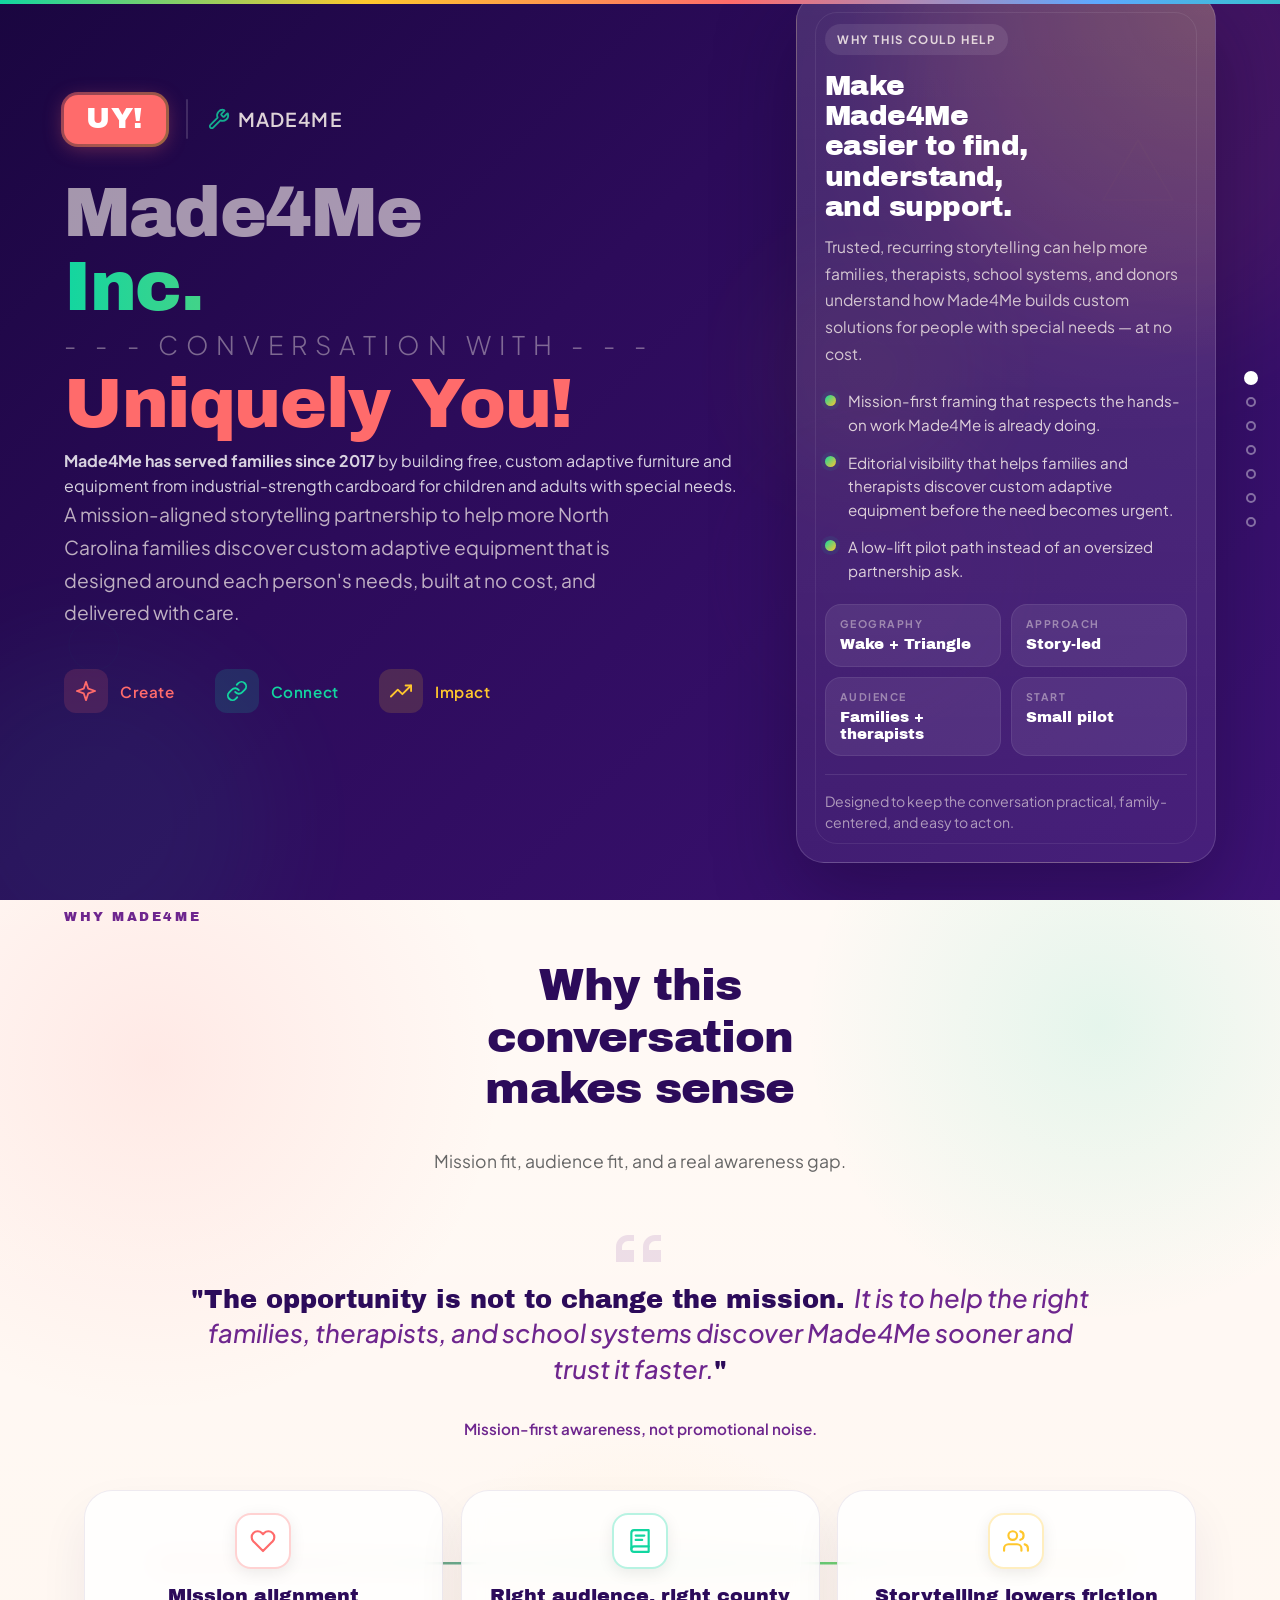
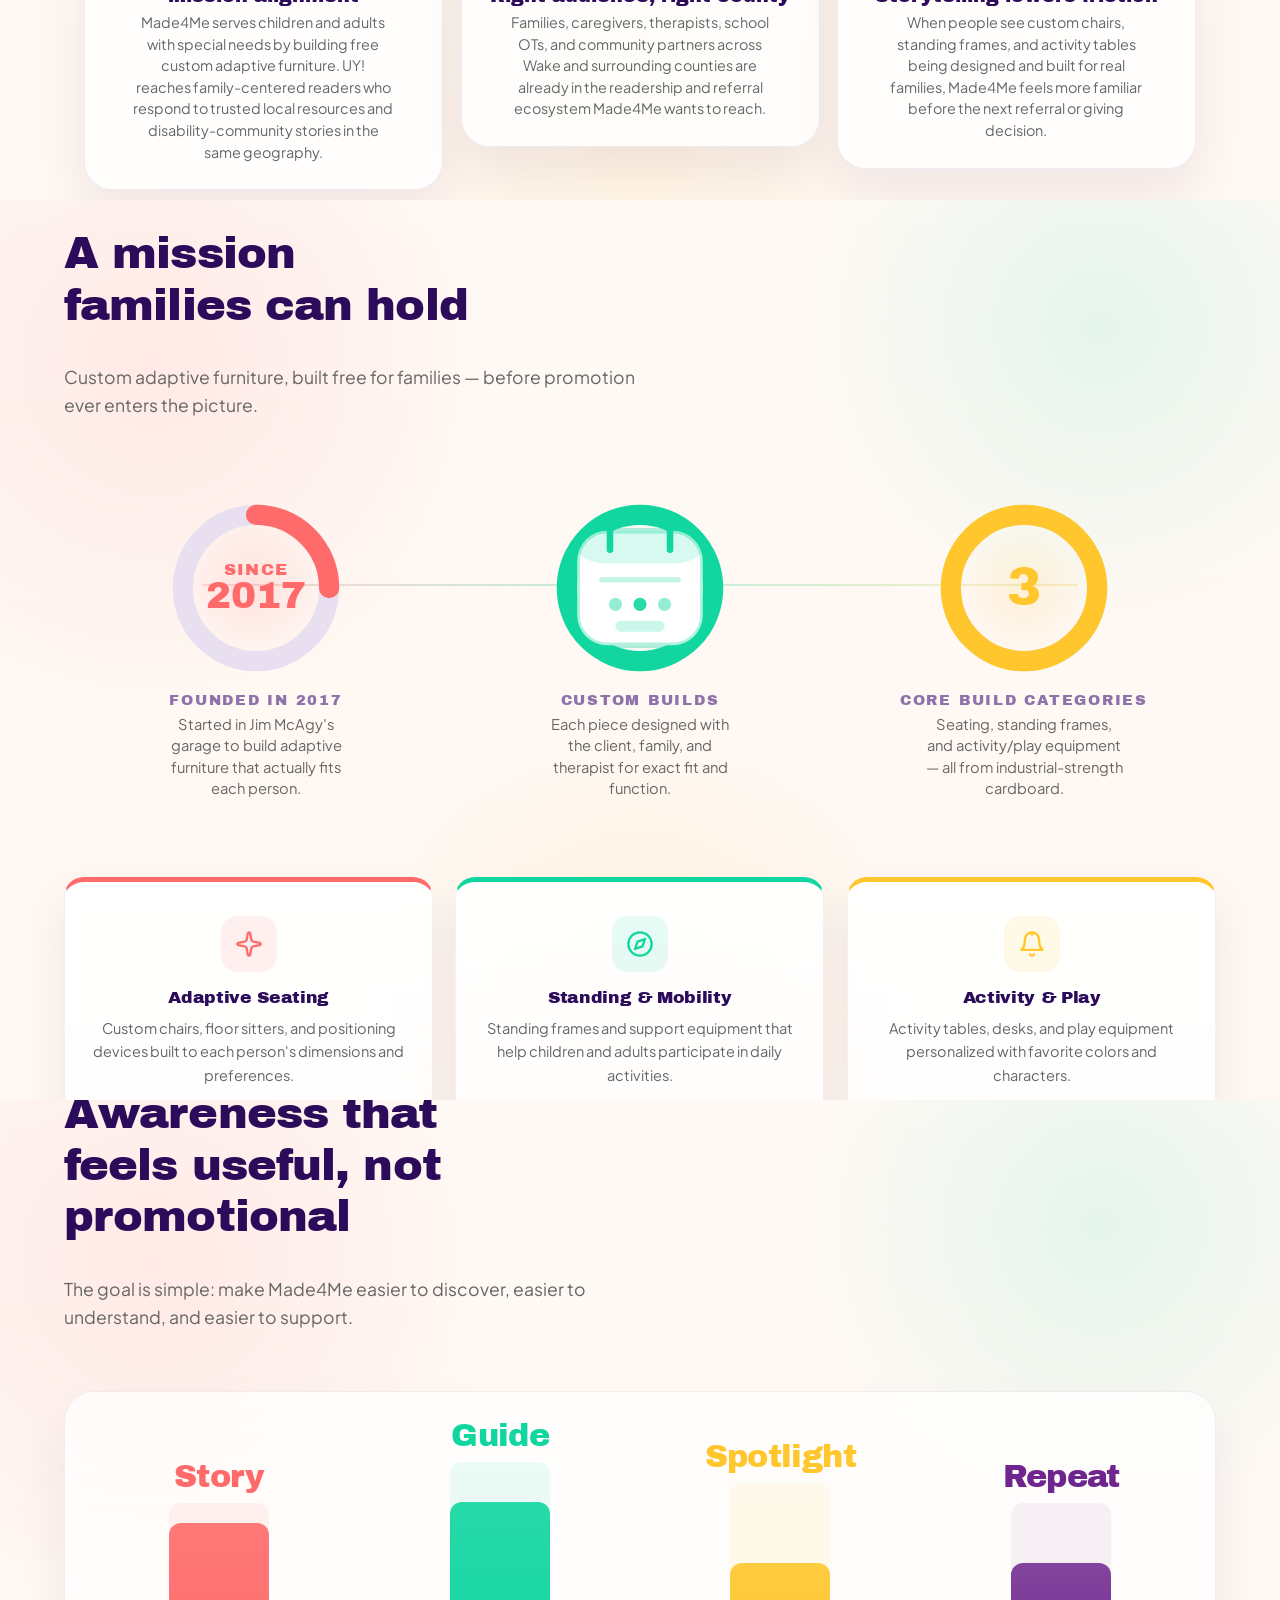
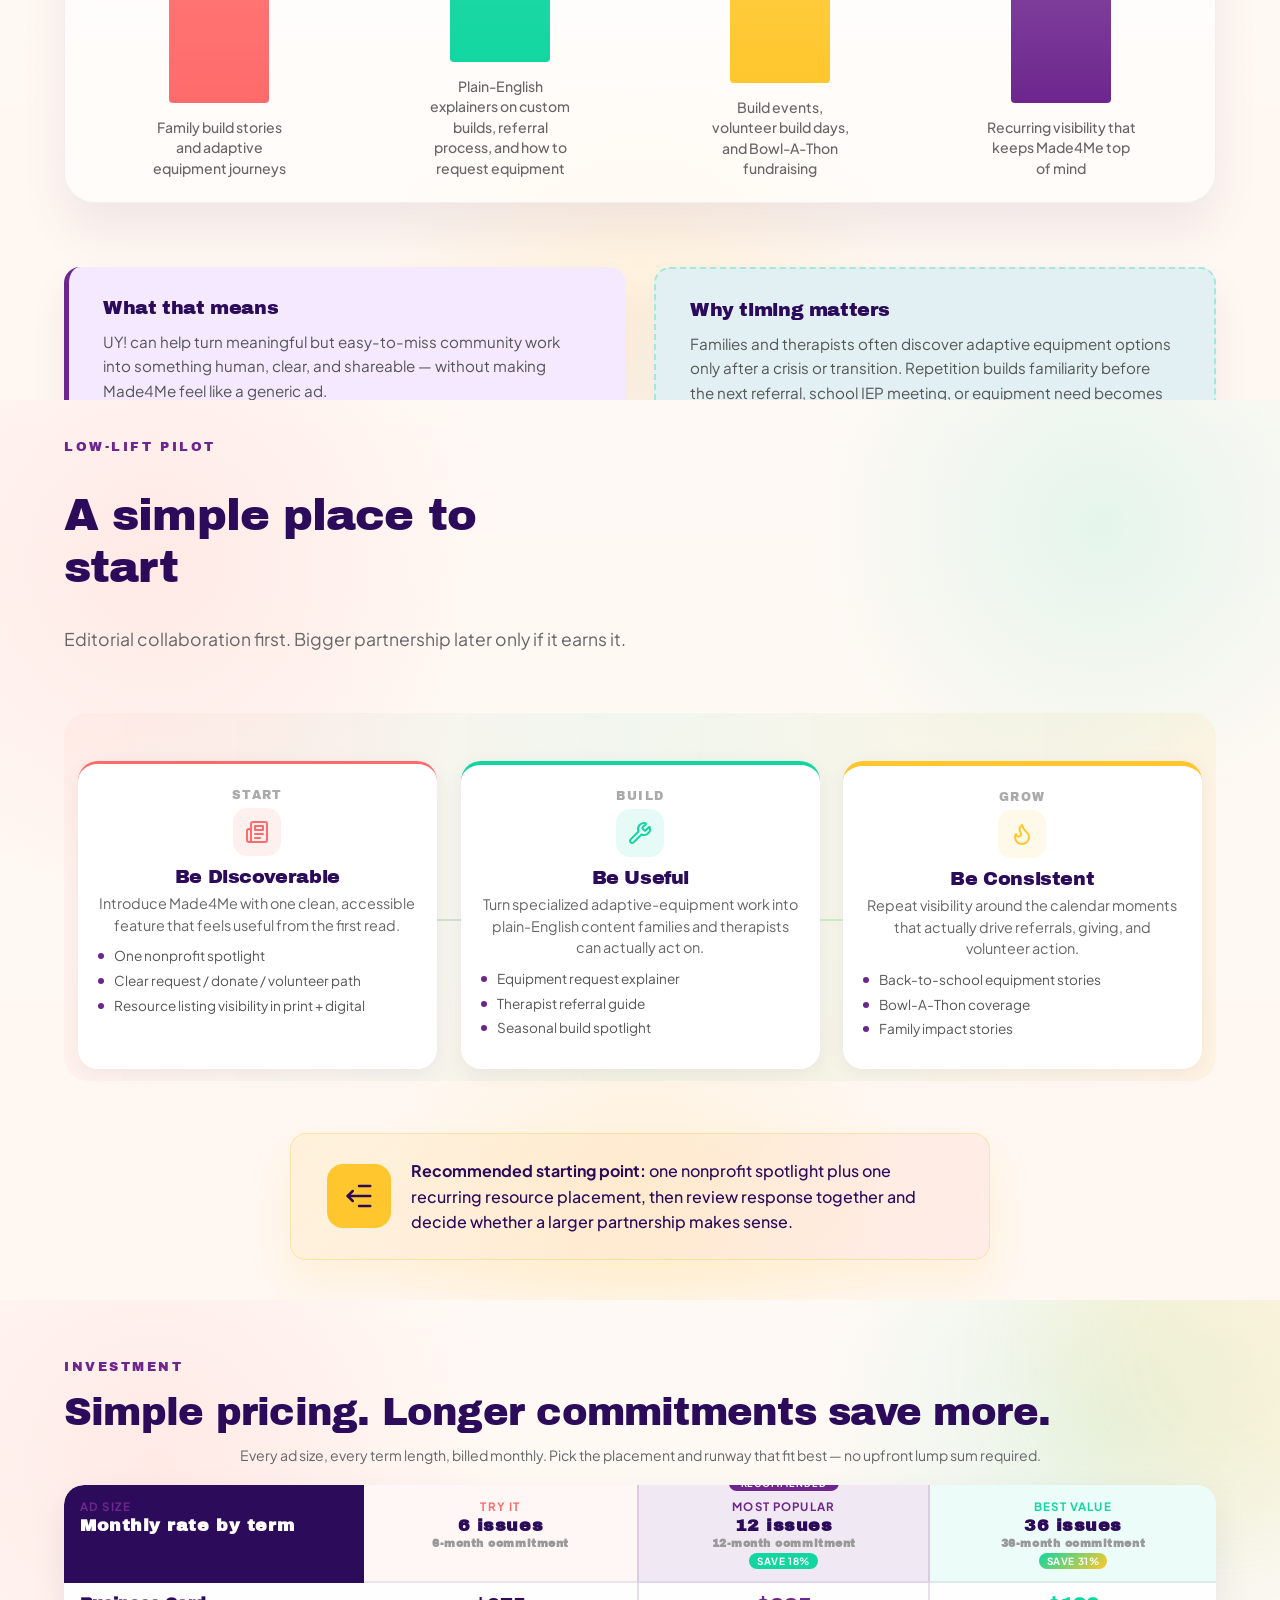
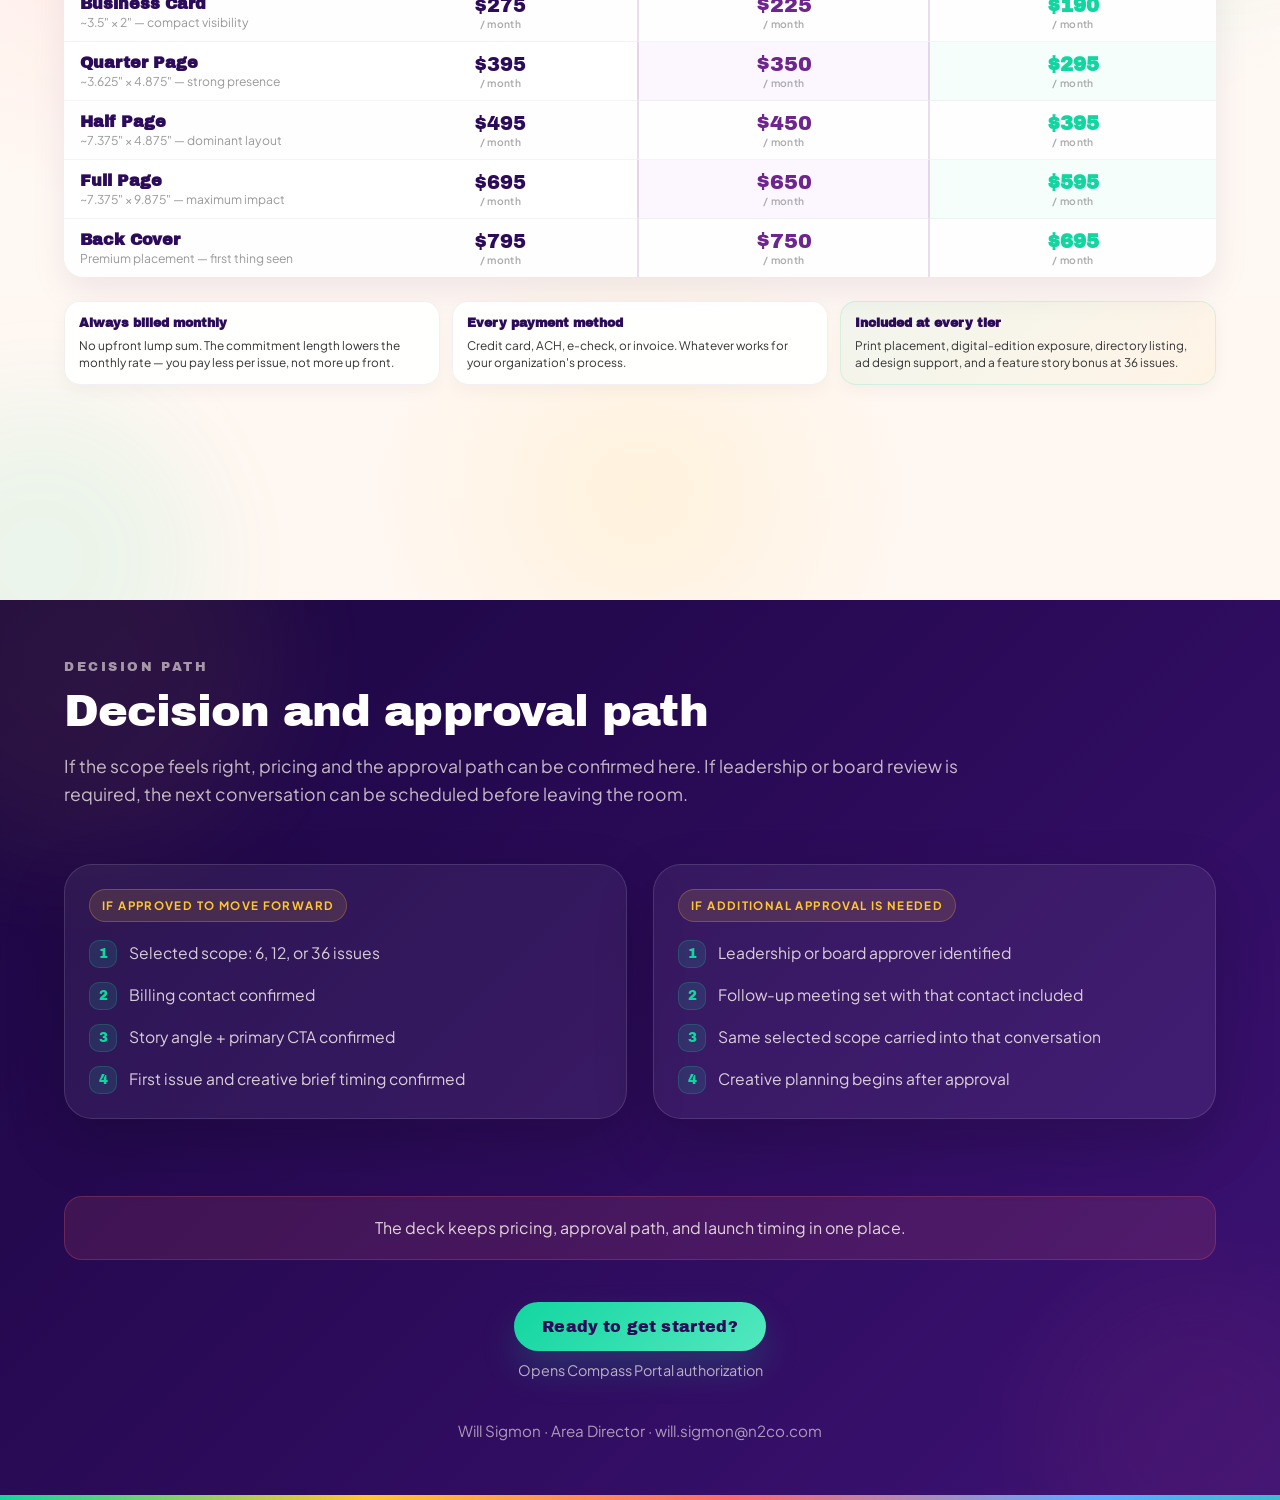
==== public/deck/made4me/index.html @ 0918fe34 "fix(decks): remove dead #questions CSS and add pricing-notes responsive fallback - Remove orphaned #" ====
<!DOCTYPE html>
<html lang="en">
<head>
<meta charset="UTF-8">
<meta name="viewport" content="width=device-width, initial-scale=1.0">
<title>Made4Me × Uniquely You! — Partnership Pitch</title>
<link rel="preconnect" href="https://fonts.googleapis.com">
<link rel="preconnect" href="https://fonts.gstatic.com" crossorigin>
<link href="https://fonts.googleapis.com/css2?family=Archivo+Black&family=Plus+Jakarta+Sans:ital,wght@0,300;0,400;0,500;0,600;0,700;1,400;1,500&display=swap" rel="stylesheet">
<style>
/* ================================================================
   RESET & CUSTOM PROPERTIES
   ================================================================ */
*, *::before, *::after { margin: 0; padding: 0; box-sizing: border-box; }

:root {
  --cream: #FFF7F1;
  --dark: #2C0B5A;
  --dark-mid: #3D1275;
  --body: #333333;
  --coral: #FF6B6B;
  --teal: #12D6A0;
  --gold: #FFC72D;
  --purple-sec: #6E268E;
  --blue: #5EA8FF;
  --lavender: #F5E9FF;
  --peach: #FFE5D1;
  --mint: #E2F0F3;
  --rainbow: linear-gradient(90deg, #12D6A0, #FFC72D, #FF6B6B, #5EA8FF);
  --spring: cubic-bezier(0.34, 1.56, 0.64, 1);
  --ease-out-expo: cubic-bezier(0.16, 1, 0.3, 1);
  --display: 'Archivo Black', sans-serif;
  --sans: 'Plus Jakarta Sans', system-ui, sans-serif;
}

html {
  scroll-snap-type: y mandatory;
  scroll-behavior: smooth;
  overflow-x: hidden;
}

body {
  font-family: var(--sans);
  color: var(--body);
  background: var(--cream);
  -webkit-font-smoothing: antialiased;
  -moz-osx-font-smoothing: grayscale;
  overflow-x: hidden;
}

h1, h2, h3, h4 {
  font-family: var(--display);
  font-weight: 400;
  letter-spacing: -0.02em;
}

/* ================================================================
   RAINBOW BAR — fixed top shimmer
   ================================================================ */
.rainbow-bar {
  position: fixed;
  top: 0; left: 0;
  width: 100%; height: 4px;
  background: linear-gradient(90deg, #12D6A0, #FFC72D, #FF6B6B, #5EA8FF, #12D6A0, #FFC72D, #FF6B6B, #5EA8FF);
  background-size: 200% 100%;
  animation: shimmer 4s linear infinite;
  z-index: 1000;
}
@keyframes shimmer {
  0% { background-position: 0% 0%; }
  100% { background-position: -200% 0%; }
}

/* ================================================================
   DOT NAV — right-side with hover labels
   ================================================================ */
.dot-nav {
  position: fixed;
  right: 24px; top: 50%;
  transform: translateY(-50%);
  z-index: 999;
  display: flex; flex-direction: column;
  gap: 14px;
}
.dot-nav a {
  width: 10px; height: 10px;
  border-radius: 50%;
  border: 2px solid rgba(44, 11, 90, 0.3);
  background: transparent;
  cursor: pointer;
  transition: all 0.3s ease;
  position: relative;
  display: block;
  text-decoration: none;
}
.dot-nav a::after {
  content: attr(data-label);
  position: absolute;
  right: 22px; top: 50%;
  transform: translateY(-50%);
  background: var(--dark);
  color: #fff;
  font-family: var(--sans);
  font-size: 0.75rem; font-weight: 600;
  padding: 4px 10px;
  border-radius: 6px;
  white-space: nowrap;
  opacity: 0; pointer-events: none;
  transition: opacity 0.2s ease;
}
.dot-nav a:hover::after { opacity: 1; }
.dot-nav.on-dark a { border-color: rgba(255,255,255,0.4); }
.dot-nav.on-dark a::after { background: #fff; color: var(--dark); }
.dot-nav a.active {
  background: var(--dark);
  border-color: var(--dark);
  transform: scale(1.4);
}
.dot-nav.on-dark a.active {
  background: #fff;
  border-color: #fff;
}

/* ================================================================
   SLIDE BASE
   ================================================================ */
.slide {
  width: 100vw;
  height: 100vh;
  min-height: 100vh;
  max-height: 100vh;
  scroll-snap-align: start;
  position: relative;
  overflow: hidden;
  display: flex;
  align-items: center;
  justify-content: center;
  padding: 60px 64px;
}
.slide--dark {
  background: linear-gradient(135deg, #1a0640 0%, var(--dark) 40%, #3D1275 100%);
  color: #fff;
}
.slide--cream {
  background: var(--cream);
  color: var(--body);
}
.slide--cream::before {
  content: '';
  position: absolute;
  inset: 0;
  background:
    radial-gradient(circle at 12% 18%, rgba(255,107,107,0.11), transparent 26%),
    radial-gradient(circle at 86% 14%, rgba(18,214,160,0.11), transparent 22%),
    radial-gradient(circle at 50% 88%, rgba(255,199,45,0.10), transparent 26%),
    linear-gradient(180deg, rgba(255,255,255,0.32), rgba(255,255,255,0));
  pointer-events: none;
  z-index: 0;
}
.slide-inner {
  max-width: 1200px;
  width: 100%;
  height: 100%;
  position: relative;
  z-index: 2;
  display: flex;
  flex-direction: column;
  justify-content: center;
  gap: 24px;
}

/* Paper grain texture overlay */
.slide::after {
  display: none;
}

/* ================================================================
   FLOATING ORBS — parallax shapes
   ================================================================ */
.orb {
  position: absolute;
  border-radius: 50%;
  pointer-events: none;
  z-index: 1;
  filter: blur(56px);
  animation: none !important;
}

/* Presentation stability overrides */
.float-shape,
.rainbow-bar,
.cover-gradient-strip,
.s8-rainbow,
.s8-preview-stripes span {
  animation: none !important;
}

.cover-aside,
.s4-context-card,
.s5-fit-panel,
.s5-fit-badge,
.s6-panel,
.s6-hub,
.s7-step,
.s8-question-card,
.s8-preview-card,
.s9-plan,
.s10-card {
  -webkit-backdrop-filter: none !important;
  backdrop-filter: none !important;
}

/* ================================================================
   REVEAL ANIMATION SYSTEM
   ================================================================ */
[data-reveal] {
  opacity: 0;
  will-change: opacity, transform;
  transition: opacity 0.7s ease, transform 0.8s var(--spring, cubic-bezier(0.34, 1.56, 0.64, 1));
}
[data-reveal="up"]    { transform: translateY(40px); }
[data-reveal="down"]  { transform: translateY(-40px); }
[data-reveal="left"]  { transform: translateX(-40px); }
[data-reveal="right"] { transform: translateX(40px); }
[data-reveal="scale"] { transform: scale(0.85); }
[data-reveal="fade"]  { transform: none; }
/* Fallback: if JS observer fails, show content after 1s */
@keyframes forceReveal { to { opacity: 1; transform: none; } }
[data-reveal] { animation: forceReveal 0s 1s forwards; }
/* Also ensure .animate-dependent elements become visible */
/* SVG elements rendered in final state — no animation glitch risk */

[data-reveal].visible {
  opacity: 1 !important;
  transform: none !important;
  transition: opacity 0.6s ease, transform 0.75s var(--spring);
}

/* ================================================================
   SLIDE 1 — COVER
   ================================================================ */
/* Animated gradient bar inside cover */
.cover-gradient-strip {
  width: 100%; height: 6px;
  border-radius: 3px;
  background: linear-gradient(90deg, #12D6A0, #FFC72D, #FF6B6B, #5EA8FF, #12D6A0);
  background-size: 200% 100%;
  animation: shimmer 3s linear infinite;
  margin-bottom: 36px;
  position: relative;
  overflow: hidden;
}
.cover-gradient-strip::after {
  content: '';
  position: absolute;
  top: 0; left: -100%; width: 50%; height: 100%;
  background: linear-gradient(90deg, transparent, rgba(255,255,255,0.6), transparent);
  animation: stripShimmer 2.5s ease-in-out infinite;
}
@keyframes stripShimmer {
  0% { left: -50%; }
  100% { left: 150%; }
}

.cover-logos {
  display: flex;
  align-items: center;
  gap: 20px;
  margin-bottom: 32px;
}

.uy-mark {
  display: inline-flex;
  align-items: center;
  justify-content: center;
  background: var(--coral);
  color: #fff;
  font-family: var(--display);
  font-size: 1.8rem;
  padding: 10px 22px;
  border-radius: 14px;
  letter-spacing: 0.02em;
  line-height: 1;
  box-shadow: 0 4px 20px rgba(255,107,107,0.35);
  position: relative;
}
.uy-mark::after {
  content: '';
  position: absolute; inset: -3px;
  border-radius: 17px;
  background: linear-gradient(135deg, var(--coral), var(--gold));
  z-index: -1;
  opacity: 0.5;
}

.logo-divider {
  width: 2px; height: 40px;
  background: rgba(255,255,255,0.15);
  border-radius: 1px;
}

.ma-logotype {
  font-family: var(--sans);
  font-size: 1.2rem;
  font-weight: 600;
  color: rgba(255,247,241,0.85);
  letter-spacing: 0.06em;
  text-transform: uppercase;
  display: flex;
  align-items: center;
  gap: 8px;
}

/* Tool SVG icon for M4M logo */
.m4m-tool-icon { width: 22px; height: 22px; flex-shrink: 0; }

.cover-title {
  font-size: clamp(2.8rem, 5.5vw, 4.8rem);
  line-height: 1.05;
  color: #fff;
  margin-bottom: 8px;
}
.cover-title .line-modern { display: block; color: rgba(255,247,241,0.6); }
.cover-title .line-apotheca {
  display: block;
  background: linear-gradient(90deg, var(--teal), var(--gold));
  -webkit-background-clip: text;
  -webkit-text-fill-color: transparent;
  background-clip: text;
}
.cover-title .line-cross {
  display: block;
  font-family: var(--sans);
  font-weight: 300;
  font-size: clamp(1rem, 2vw, 1.6rem);
  color: rgba(255,247,241,0.4);
  letter-spacing: 0.3em;
  text-transform: uppercase;
  margin: 8px 0;
}
.cover-title .line-uy {
  display: block;
  color: var(--coral);
}

/* Subtitle text reveal */
.text-reveal-mask {
  overflow: hidden;
  display: block;
}
.text-reveal-inner {
  display: block;
  transform: translateY(110%);
  animation: textSlideUp 0.9s var(--ease-out-expo) 0.8s forwards;
}
@keyframes textSlideUp {
  to { transform: translateY(0); }
}

.cover-subtitle {
  font-size: clamp(1rem, 1.8vw, 1.2rem);
  color: rgba(255,247,241,0.7);
  max-width: 600px;
  line-height: 1.7;
  font-weight: 400;
  margin-bottom: 40px;
}

/* Three pillars with SVG icons */
.cover-pillars {
  display: flex;
  gap: 40px;
  margin-bottom: 48px;
}
.cover-pillar {
  display: flex;
  align-items: center;
  gap: 12px;
}
.cover-pillar-icon {
  width: 44px; height: 44px;
  border-radius: 12px;
  display: flex;
  align-items: center;
  justify-content: center;
}
.cover-pillar-icon svg { width: 22px; height: 22px; }
.cover-pillar-icon--coral { background: rgba(255,107,107,0.15); }
.cover-pillar-icon--teal  { background: rgba(18,214,160,0.15); }
.cover-pillar-icon--gold  { background: rgba(255,199,45,0.15); }
.cover-pillar-label {
  font-weight: 600;
  font-size: 0.95rem;
  letter-spacing: 0.04em;
}
.cover-pillar-label--coral { color: var(--coral); }
.cover-pillar-label--teal  { color: var(--teal); }
.cover-pillar-label--gold  { color: var(--gold); }

.cover-footer {
  display: flex;
  justify-content: space-between;
  color: rgba(255,247,241,0.4);
  font-size: 0.85rem;
  font-weight: 400;
  padding-top: 20px;
  border-top: 1px solid rgba(255,255,255,0.06);
}

.cover-layout {
  display: grid;
  grid-template-columns: minmax(0, 1.15fr) minmax(320px, 420px);
  gap: 56px;
  align-items: center;
  margin-bottom: 42px;
}

.cover-copy {
  max-width: 720px;
}

.cover-aside {
  position: relative;
  padding: 30px 28px;
  border-radius: 28px;
  background:
    linear-gradient(180deg, rgba(255,255,255,0.14), rgba(255,255,255,0.06)),
    radial-gradient(circle at top right, rgba(255,199,45,0.18), transparent 38%);
  border: 1px solid rgba(255,255,255,0.14);
  box-shadow: 0 30px 80px rgba(14, 3, 36, 0.34);
  overflow: hidden;
  backdrop-filter: blur(16px);
}

.cover-aside::before {
  content: '';
  position: absolute;
  inset: auto -20% -30% auto;
  width: 220px;
  height: 220px;
  border-radius: 50%;
  background: radial-gradient(circle, rgba(18,214,160,0.22), transparent 68%);
  pointer-events: none;
}

.cover-aside::after {
  content: '';
  position: absolute;
  inset: 18px;
  border-radius: 22px;
  border: 1px solid rgba(255,255,255,0.08);
  pointer-events: none;
}

.cover-aside-kicker {
  display: inline-flex;
  align-items: center;
  gap: 8px;
  padding: 8px 12px;
  border-radius: 999px;
  background: rgba(255,255,255,0.09);
  color: rgba(255,247,241,0.82);
  font-size: 0.72rem;
  font-weight: 700;
  letter-spacing: 0.14em;
  text-transform: uppercase;
  margin-bottom: 16px;
}

.cover-aside-title {
  font-family: var(--display);
  font-size: 1.75rem;
  line-height: 1.08;
  color: #fff;
  margin-bottom: 12px;
  max-width: 12ch;
}

.cover-aside-copy {
  font-size: 0.98rem;
  line-height: 1.7;
  color: rgba(255,247,241,0.76);
  margin-bottom: 22px;
}

.cover-aside-list {
  list-style: none;
  display: grid;
  gap: 14px;
  margin-bottom: 22px;
}

.cover-aside-list li {
  display: flex;
  align-items: flex-start;
  gap: 12px;
  color: rgba(255,247,241,0.82);
  line-height: 1.55;
  font-size: 0.95rem;
}

.cover-aside-list li::before {
  content: '';
  width: 11px;
  height: 11px;
  border-radius: 50%;
  margin-top: 0.32rem;
  flex-shrink: 0;
  background: linear-gradient(135deg, var(--teal), var(--gold));
  box-shadow: 0 0 0 4px rgba(18,214,160,0.08);
}

.cover-aside-meta {
  display: grid;
  grid-template-columns: repeat(2, minmax(0, 1fr));
  gap: 10px;
  margin-bottom: 18px;
}

.cover-meta-pill {
  padding: 12px 14px;
  border-radius: 16px;
  background: rgba(255,255,255,0.08);
  border: 1px solid rgba(255,255,255,0.08);
}

.cover-meta-label {
  display: block;
  font-size: 0.66rem;
  font-weight: 700;
  letter-spacing: 0.14em;
  text-transform: uppercase;
  color: rgba(255,247,241,0.44);
  margin-bottom: 6px;
}

.cover-meta-value {
  display: block;
  color: #fff;
  font-family: var(--display);
  font-size: 0.94rem;
  line-height: 1.15;
}

.cover-aside-note {
  padding-top: 16px;
  border-top: 1px solid rgba(255,255,255,0.1);
  color: rgba(255,247,241,0.58);
  font-size: 0.88rem;
  line-height: 1.45;
}

/* Floating geometric shapes */
.float-shape {
  position: absolute;
  pointer-events: none;
  z-index: 1;
  opacity: 0.06;
}
@keyframes floatDrift {
  0%, 100% { transform: translate(0, 0) rotate(0deg); }
  25% { transform: translate(10px, -15px) rotate(5deg); }
  50% { transform: translate(-5px, -25px) rotate(-3deg); }
  75% { transform: translate(15px, -10px) rotate(7deg); }
}

/* ================================================================
   SLIDE 2 — WHY MODERN APOTHECA
   ================================================================ */
.s2-quote {
  font-family: var(--display);
  font-size: clamp(1.3rem, 2.2vw, 1.6rem);
  line-height: 1.3;
  color: var(--dark);
  text-align: center;
  max-width: 900px;
  margin: 0 auto 8px;
  position: relative;
}
.s2-quote::before {
  content: '';
  display: block;
  width: 48px; height: 36px;
  margin: 0 auto 10px;
  background: var(--purple-sec);
  opacity: 0.12;
  -webkit-mask-image: url("data:image/svg+xml,%3Csvg viewBox='0 0 80 60' xmlns='http://www.w3.org/2000/svg'%3E%3Cpath d='M0 40V20C0 9 9 0 20 0h10v10H20C15 10 10 15 10 20v5h20v20H0zm45 0V20C45 9 54 0 65 0h10v10H65C60 10 55 15 55 20v5h20v20H45z'/%3E%3C/svg%3E");
  mask-image: url("data:image/svg+xml,%3Csvg viewBox='0 0 80 60' xmlns='http://www.w3.org/2000/svg'%3E%3Cpath d='M0 40V20C0 9 9 0 20 0h10v10H20C15 10 10 15 10 20v5h20v20H0zm45 0V20C45 9 54 0 65 0h10v10H65C60 10 55 15 55 20v5h20v20H45z'/%3E%3C/svg%3E");
  -webkit-mask-size: contain;
  mask-size: contain;
  -webkit-mask-repeat: no-repeat;
  mask-repeat: no-repeat;
  -webkit-mask-position: center;
  mask-position: center;
}
.s2-quote-em {
  color: var(--purple-sec);
  font-style: italic;
  font-family: var(--sans);
  font-weight: 500;
}
.s2-author {
  text-align: center;
  font-weight: 600;
  color: var(--purple-sec);
  font-size: 0.95rem;
  margin-bottom: 28px;
}

/* Timeline path */
.s2-timeline {
  display: flex;
  align-items: flex-start;
  position: relative;
  padding: 0 20px;
  gap: 18px;
}
.s2-timeline::before {
  content: '';
  position: absolute;
  top: 72px; left: 90px; right: 90px;
  height: 3px;
  background: linear-gradient(90deg, var(--coral), var(--teal), var(--gold));
  border-radius: 99px;
  z-index: 0;
  clip-path: inset(0 100% 0 0);
  transition: clip-path 1.2s var(--ease-out-expo);
}
.s2-timeline.line-drawn::before {
  clip-path: inset(0 0% 0 0);
}
.s2-tl-item {
  flex: 1;
  display: flex;
  flex-direction: column;
  align-items: center;
  text-align: center;
  position: relative;
  z-index: 1;
  padding: 22px 20px 26px;
  background: rgba(255,255,255,0.82);
  border: 1px solid rgba(44,11,90,0.08);
  border-radius: 28px;
  box-shadow: 0 24px 48px rgba(44,11,90,0.07);
  backdrop-filter: blur(12px);
}
.s2-tl-dot {
  width: 56px; height: 56px;
  border-radius: 16px;
  display: flex;
  align-items: center;
  justify-content: center;
  margin-bottom: 16px;
  box-shadow: 0 4px 16px rgba(0,0,0,0.08);
}
.s2-tl-dot svg { width: 26px; height: 26px; }
.s2-tl-dot--coral { background: #fff; border: 2px solid rgba(255,107,107,0.3); }
.s2-tl-dot--teal  { background: #fff; border: 2px solid rgba(18,214,160,0.3); }
.s2-tl-dot--gold  { background: #fff; border: 2px solid rgba(255,199,45,0.3); }
.s2-tl-title {
  font-family: var(--display);
  font-size: 1.2rem;
  color: var(--dark);
  margin-bottom: 6px;
}
.s2-tl-desc {
  font-size: 0.9rem;
  color: #666;
  line-height: 1.5;
  max-width: 260px;
}

/* ================================================================
   SLIDE 3 — WHAT UY BRINGS (infographic)
   ================================================================ */
.s3-infographic {
  display: grid;
  grid-template-columns: 1fr 1fr 1fr;
  gap: 36px;
  margin-bottom: 44px;
  position: relative;
  padding: 18px 18px 10px;
}
.s3-infographic::before {
  content: '';
  position: absolute;
  top: 104px;
  left: 12%;
  right: 12%;
  height: 2px;
  border-radius: 999px;
  background: linear-gradient(90deg, rgba(255,107,107,0.24), rgba(18,214,160,0.28), rgba(255,199,45,0.24));
  z-index: 0;
}
.s3-viz {
  display: flex;
  flex-direction: column;
  align-items: center;
  text-align: center;
  position: relative;
  z-index: 1;
}
.s3-viz-mark {
  position: relative;
  width: 180px;
  height: 180px;
  margin: 0 auto;
  display: flex;
  align-items: center;
  justify-content: center;
  transform-origin: center;
}
.s3-viz-mark::before {
  content: '';
  position: absolute;
  inset: 16px;
  border-radius: 50%;
  background: radial-gradient(circle, rgba(255,107,107,0.12), transparent 65%);
  z-index: 0;
}
.s3-viz:nth-child(2) .s3-viz-mark::before {
  background: radial-gradient(circle, rgba(18,214,160,0.12), transparent 65%);
}
.s3-viz:nth-child(3) .s3-viz-mark::before {
  background: radial-gradient(circle, rgba(255,199,45,0.14), transparent 65%);
}
.s3-viz-mark svg {
  width: 180px;
  height: 180px;
  display: block;
  position: relative;
  z-index: 1;
}
.js-ready .s3-viz-mark {
  opacity: 0;
  transform: translateY(24px) scale(0.84);
  transition: transform 0.9s var(--spring), opacity 0.55s ease;
}
.js-ready .s3-viz-mark.animate {
  opacity: 1;
  transform: none;
}
.s3-viz-label {
  font-family: var(--display);
  font-size: 0.92rem;
  letter-spacing: 0.12em;
  text-transform: uppercase;
  color: rgba(61,18,117,0.58);
  margin-top: 14px;
  margin-bottom: 6px;
}
.s3-viz-desc {
  font-size: 0.92rem;
  color: #666;
  line-height: 1.45;
  max-width: 18ch;
  margin: 0 auto;
}

/* Donut chart */
.donut-wrap { position: relative; }
.donut-ring {
  stroke-dasharray: 408;
  stroke-dashoffset: 306;
  transform: rotate(-90deg);
  transform-origin: center;
}
.donut-center-text {
  position: absolute;
  inset: 0;
  display: flex;
  flex-direction: column;
  align-items: center;
  justify-content: center;
  gap: 2px;
  font-family: var(--display);
  color: var(--coral);
  line-height: 0.92;
  text-align: center;
  opacity: 1;
}
.donut-center-text .donut-kicker {
  font-size: 1.05rem;
  letter-spacing: 0.08em;
  text-transform: uppercase;
}
.donut-center-text .donut-value {
  font-size: 2.35rem;
}
.s3-icon-badge {
  position: absolute;
  inset: 0;
  display: flex;
  align-items: center;
  justify-content: center;
}
.s3-hero-number {
  position: absolute;
  inset: 0;
  display: flex;
  align-items: center;
  justify-content: center;
  font-family: var(--display);
  font-size: 3.2rem;
  line-height: 1;
}

/* Pillars as tall vertical cards */
.s3-pillars {
  display: grid;
  grid-template-columns: repeat(3, 1fr);
  gap: 22px;
}
.s3-pillar {
  background: linear-gradient(180deg, rgba(255,255,255,0.94), rgba(255,255,255,0.86));
  border-radius: 20px;
  padding: 34px 26px;
  box-shadow: 0 22px 40px rgba(44,11,90,0.07);
  border: 1px solid rgba(44,11,90,0.05);
  border-top: 5px solid transparent;
  transition: transform 0.3s var(--spring), box-shadow 0.3s ease;
  display: flex;
  flex-direction: column;
  align-items: center;
  text-align: center;
  min-height: 228px;
}
.s3-pillar:hover {
  transform: translateY(-6px);
  box-shadow: 0 12px 40px rgba(44,11,90,0.08);
}
.s3-pillar--coral { border-top-color: var(--coral); }
.s3-pillar--teal  { border-top-color: var(--teal); }
.s3-pillar--gold  { border-top-color: var(--gold); }
.s3-pillar-icon {
  width: 56px; height: 56px;
  border-radius: 16px;
  display: flex;
  align-items: center;
  justify-content: center;
  margin-bottom: 16px;
}
.s3-pillar-icon svg { width: 28px; height: 28px; }
.s3-pillar h3 {
  font-size: 1.08rem;
  color: var(--dark);
  line-height: 1.1;
  margin-bottom: 10px;
}
.s3-pillar p {
  font-size: 0.91rem;
  color: #666;
  line-height: 1.6;
  max-width: 30ch;
}

/* ================================================================
   SLIDE 4 — CREDIBILITY (animated bar chart)
   ================================================================ */
.s4-chart {
  display: grid;
  grid-template-columns: repeat(4, 1fr);
  gap: 28px;
  margin-bottom: 40px;
  align-items: flex-end;
  padding: 28px 28px 24px;
  background: linear-gradient(180deg, rgba(255,255,255,0.76), rgba(255,255,255,0.52));
  border: 1px solid rgba(44,11,90,0.06);
  border-radius: 30px;
  box-shadow: 0 26px 50px rgba(44,11,90,0.07);
}
.s4-bar-col {
  display: flex;
  flex-direction: column;
  align-items: center;
  text-align: center;
}
.s4-bar-value {
  font-family: var(--display);
  font-size: clamp(1.4rem, 2.5vw, 2rem);
  letter-spacing: -0.02em;
  margin-bottom: 10px;
  line-height: 1;
}
.s4-bar-track {
  width: 100%;
  max-width: 100px;
  border-radius: 12px 12px 4px 4px;
  overflow: hidden;
  position: relative;
}
.s4-bar-fill {
  width: 100%;
  border-radius: 12px 12px 0 0;
  /* Heights set inline via data-target-height, applied by JS or default to full */
  transform-origin: bottom center;
}
.js-ready .s4-bar-fill {
  transform: scaleY(0.08);
  opacity: 0.55;
  transition: transform 0.95s var(--spring), opacity 0.5s ease;
}
.js-ready .s4-bar-fill.animate {
  transform: scaleY(1);
  opacity: 1;
}
.s4-bar-label {
  font-size: 0.88rem;
  color: #666;
  font-weight: 500;
  margin-top: 14px;
  line-height: 1.45;
  max-width: 15ch;
}

.s4-context {
  display: grid;
  grid-template-columns: 1fr 1fr;
  gap: 28px;
}
.s4-context-card {
  padding: 30px 34px;
  border-radius: 16px;
  position: relative;
  overflow: hidden;
  box-shadow: 0 20px 40px rgba(44,11,90,0.06);
}
.s4-context-card--quote {
  background: var(--lavender);
  border-left: 5px solid var(--purple-sec);
}
.s4-context-card--aside {
  background: var(--mint);
  border: 2px dashed rgba(18,214,160,0.3);
}
.s4-context-card h3 {
  font-size: 1.2rem;
  color: var(--dark);
  margin-bottom: 12px;
}
.s4-context-card p {
  font-size: 0.95rem;
  color: #555;
  line-height: 1.6;
  max-width: 44ch;
}

/* ================================================================
   SLIDE 5 — AUDIENCE FIT
   ================================================================ */
.s5-fit-layout {
  display: grid;
  grid-template-columns: minmax(0, 1fr) 220px minmax(0, 1fr);
  gap: 28px;
  align-items: center;
  max-width: 1040px;
  margin: 0 auto 28px;
  position: relative;
}
.s5-fit-layout::before {
  content: '';
  position: absolute;
  left: 50%;
  top: 50%;
  width: 320px;
  height: 190px;
  transform: translate(-50%, -50%);
  border-radius: 999px;
  background: radial-gradient(circle, rgba(255,199,45,0.16), rgba(255,199,45,0.04) 52%, transparent 72%);
  pointer-events: none;
  z-index: 0;
}
.s5-fit-layout::after {
  content: '';
  position: absolute;
  left: 18%;
  right: 18%;
  top: 50%;
  height: 2px;
  transform: translateY(-50%);
  background: linear-gradient(90deg, rgba(110,38,142,0.2), rgba(255,199,45,0.4), rgba(18,214,160,0.2));
  z-index: 0;
}
.s5-fit-panel {
  position: relative;
  min-height: 264px;
  padding: 30px 32px;
  border-radius: 28px;
  overflow: hidden;
  box-shadow: 0 20px 48px rgba(44,11,90,0.06);
  z-index: 1;
}
.s5-fit-panel::after {
  content: '';
  position: absolute;
  top: 50%;
  width: 220px;
  height: 220px;
  border-radius: 50%;
  transform: translateY(-50%);
  pointer-events: none;
}
.s5-fit-panel--left {
  background: linear-gradient(180deg, rgba(245,233,255,0.95), rgba(255,255,255,0.98));
  border: 2px solid rgba(110,38,142,0.22);
}
.s5-fit-panel--left::after {
  right: -78px;
  background: rgba(110,38,142,0.06);
  border: 2px solid rgba(110,38,142,0.12);
}
.s5-fit-panel--right {
  background: linear-gradient(180deg, rgba(232,249,243,0.95), rgba(255,255,255,0.98));
  border: 2px solid rgba(18,214,160,0.22);
}
.s5-fit-panel--right::after {
  left: -78px;
  background: rgba(18,214,160,0.06);
  border: 2px solid rgba(18,214,160,0.12);
}
.s5-fit-header {
  position: relative;
  z-index: 1;
  margin-bottom: 18px;
}
.s5-fit-kicker {
  display: inline-block;
  font-size: 0.68rem;
  font-weight: 700;
  letter-spacing: 0.14em;
  text-transform: uppercase;
  color: rgba(44,11,90,0.48);
  margin-bottom: 10px;
}
.s5-fit-title {
  font-family: var(--display);
  font-size: 1.42rem;
  line-height: 1.05;
  letter-spacing: -0.02em;
  margin-bottom: 10px;
}
.s5-fit-subtitle {
  font-size: 0.92rem;
  color: #666;
  line-height: 1.5;
  max-width: 26ch;
}
.s5-fit-list {
  position: relative;
  z-index: 1;
  list-style: none;
  display: grid;
  gap: 13px;
}
.s5-fit-list li {
  display: flex;
  align-items: flex-start;
  gap: 12px;
  font-size: 0.95rem;
  line-height: 1.45;
  color: #3f3f3f;
  font-weight: 500;
}
.s5-fit-list li::before {
  content: '';
  width: 10px;
  height: 10px;
  border-radius: 50%;
  flex-shrink: 0;
  margin-top: 0.32rem;
}
.s5-fit-panel--left .s5-fit-title { color: var(--purple-sec); }
.s5-fit-panel--left .s5-fit-list li::before { background: var(--purple-sec); }
.s5-fit-panel--right .s5-fit-title { color: var(--teal); }
.s5-fit-panel--right .s5-fit-list li::before { background: var(--teal); }
.s5-fit-badge-wrap {
  display: flex;
  justify-content: center;
}
.s5-fit-badge {
  width: 240px;
  padding: 24px 20px;
  border-radius: 30px;
  text-align: center;
  background:
    linear-gradient(180deg, rgba(255,247,241,0.98), rgba(255,255,255,0.98)),
    radial-gradient(circle at top, rgba(255,199,45,0.12), transparent 52%);
  border: 1.5px solid rgba(44,11,90,0.14);
  box-shadow: 0 18px 40px rgba(44,11,90,0.08);
  position: relative;
  z-index: 1;
}
.s5-fit-badge-label {
  display: block;
  font-size: 0.72rem;
  font-weight: 700;
  letter-spacing: 0.14em;
  text-transform: uppercase;
  color: rgba(44,11,90,0.55);
  margin-bottom: 10px;
}
.s5-fit-badge-title {
  font-family: var(--display);
  font-size: 1.5rem;
  line-height: 1.02;
  color: var(--dark);
  margin-bottom: 12px;
}
.s5-fit-badge-copy {
  font-size: 0.88rem;
  color: #555;
  line-height: 1.45;
  max-width: 22ch;
  margin: 0 auto;
}

.s5-callout {
  padding: 24px 36px;
  border-radius: 16px;
  background: linear-gradient(180deg, rgba(255,199,45,0.14), rgba(255,247,241,0.92));
  border: 1px solid rgba(255,199,45,0.35);
  font-weight: 500;
  font-size: 1rem;
  line-height: 1.7;
  color: var(--dark);
  text-align: center;
  max-width: 760px;
  margin: 0 auto;
  box-shadow: 0 18px 36px rgba(255,199,45,0.12);
}

.s6-fit-layout {
  display: grid;
  grid-template-columns: minmax(0, 1fr) 220px minmax(0, 1fr);
  gap: 28px;
  align-items: center;
  max-width: 1080px;
  margin: 18px auto 28px;
  position: relative;
}

.s6-fit-layout::before {
  content: '';
  position: absolute;
  left: 18%;
  right: 18%;
  top: 50%;
  height: 2px;
  transform: translateY(-50%);
  background: linear-gradient(90deg, rgba(110,38,142,0.22), rgba(255,199,45,0.42), rgba(18,214,160,0.22));
  z-index: 0;
}

.s6-panel {
  position: relative;
  z-index: 1;
  padding: 30px 30px 28px;
  border-radius: 28px;
  background: linear-gradient(180deg, rgba(255,255,255,0.95), rgba(255,255,255,0.9));
  border: 1px solid rgba(44,11,90,0.08);
  box-shadow: 0 24px 48px rgba(44,11,90,0.08);
  min-height: 290px;
}

.s6-panel--left {
  background: linear-gradient(180deg, rgba(245,233,255,0.96), rgba(255,255,255,0.92));
  border-color: rgba(110,38,142,0.18);
}

.s6-panel--right {
  background: linear-gradient(180deg, rgba(226,240,243,0.96), rgba(255,255,255,0.92));
  border-color: rgba(18,214,160,0.18);
}

.s6-panel-kicker {
  display: inline-block;
  font-size: 0.68rem;
  font-weight: 700;
  letter-spacing: 0.14em;
  text-transform: uppercase;
  margin-bottom: 10px;
}

.s6-panel--left .s6-panel-kicker { color: var(--purple-sec); }
.s6-panel--right .s6-panel-kicker { color: var(--teal); }

.s6-panel-title {
  font-family: var(--display);
  font-size: 1.38rem;
  line-height: 1.08;
  color: var(--dark);
  margin-bottom: 18px;
}

.s6-chip-grid {
  display: flex;
  flex-wrap: wrap;
  gap: 10px;
  margin-bottom: 22px;
}

.s6-chip {
  display: inline-flex;
  align-items: center;
  justify-content: center;
  padding: 10px 16px;
  border-radius: 999px;
  background: rgba(255,255,255,0.95);
  font-family: var(--display);
  font-size: 0.95rem;
  color: var(--dark);
  box-shadow: 0 10px 20px rgba(44,11,90,0.08);
}

.s6-summary {
  padding-top: 16px;
  border-top: 1px solid rgba(44,11,90,0.1);
  font-size: 0.94rem;
  color: #555;
  line-height: 1.6;
}

.s6-hub-wrap {
  display: flex;
  justify-content: center;
  position: relative;
  z-index: 1;
}

.s6-hub {
  width: 220px;
  min-height: 220px;
  padding: 22px 20px;
  border-radius: 50%;
  display: flex;
  flex-direction: column;
  align-items: center;
  justify-content: center;
  text-align: center;
  background:
    radial-gradient(circle at top, rgba(255,255,255,0.96), rgba(255,247,241,0.98)),
    linear-gradient(180deg, rgba(255,199,45,0.08), rgba(255,255,255,0));
  border: 2px solid rgba(255,199,45,0.34);
  box-shadow: 0 26px 50px rgba(44,11,90,0.1);
  position: relative;
}

.s6-hub::before,
.s6-hub::after {
  content: '';
  position: absolute;
  border-radius: 50%;
  pointer-events: none;
}

.s6-hub::before {
  inset: -14px;
  border: 1px dashed rgba(255,199,45,0.4);
}

.s6-hub::after {
  inset: -28px;
  background: radial-gradient(circle, rgba(255,199,45,0.14), transparent 72%);
  z-index: -1;
}

.s6-hub-kicker {
  font-size: 0.7rem;
  font-weight: 700;
  letter-spacing: 0.16em;
  text-transform: uppercase;
  color: rgba(44,11,90,0.52);
  margin-bottom: 8px;
}

.s6-hub-title {
  font-family: var(--display);
  font-size: 1.6rem;
  line-height: 1.02;
  color: var(--dark);
  margin-bottom: 12px;
}

.s6-hub-copy {
  font-size: 0.88rem;
  color: #555;
  line-height: 1.5;
  max-width: 16ch;
}

/* ================================================================
   SLIDE 6 — GEOGRAPHY (SVG map)
   ================================================================ */
.s6-map-wrap {
  display: flex;
  align-items: center;
  justify-content: center;
  position: relative;
  margin-bottom: 32px;
}
.s6-map-svg { width: 100%; max-width: 800px; height: 400px; }

.s6-map-line {
  stroke-dasharray: 200;
  stroke-dashoffset: 200;
  transition: none;
}
.s6-map-line.animate {
  transition: stroke-dashoffset 1.2s var(--ease-out-expo);
  stroke-dashoffset: 0;
}
.s6-map-dot {
  r: 0;
  transition: none;
}
.s6-map-dot.animate {
  transition: r 0.5s var(--spring);
}
.s6-map-label {
  font-family: var(--sans);
  font-size: 16px;
  font-weight: 600;
  opacity: 0;
  transition: opacity 0.5s ease;
}
.s6-map-label.animate { opacity: 1; }

.s6-legend {
  display: flex;
  gap: 32px;
  justify-content: center;
  margin-bottom: 24px;
}
.s6-legend-item {
  display: flex;
  align-items: center;
  gap: 8px;
  font-size: 1rem;
  font-weight: 500;
  color: #555;
}
.s6-legend-swatch {
  width: 14px; height: 14px;
  border-radius: 4px;
}

.s6-callout {
  padding: 24px 36px;
  border-radius: 16px;
  background: rgba(255,199,45,0.12);
  border: 1px solid rgba(255,199,45,0.35);
  font-weight: 500;
  font-size: 1rem;
  line-height: 1.7;
  color: var(--dark);
  text-align: center;
  max-width: 800px;
  margin: 0 auto;
}

/* ================================================================
   SLIDE 7 — PARTNERSHIP (staircase)
   ================================================================ */
.s7-staircase {
  display: grid;
  grid-template-columns: repeat(3, 1fr);
  gap: 24px;
  margin-bottom: 28px;
  position: relative;
  background: linear-gradient(90deg, rgba(255,107,107,0.04), rgba(18,214,160,0.06), rgba(255,199,45,0.08));
  border-radius: 24px;
  padding: 20px 14px 12px;
  align-items: end;
}
.s7-staircase::before {
  content: '';
  position: absolute;
  left: 10%;
  right: 10%;
  top: 56%;
  height: 2px;
  background: linear-gradient(90deg, rgba(255,107,107,0.28), rgba(18,214,160,0.28), rgba(255,199,45,0.28));
  z-index: 0;
}
.s7-step {
  display: flex;
  flex-direction: column;
  align-items: center;
  text-align: center;
  padding: 24px 20px;
  background: #fff;
  border-radius: 20px;
  box-shadow: 0 4px 20px rgba(44,11,90,0.06);
  position: relative;
  transition: transform 0.3s var(--spring), box-shadow 0.3s ease;
  min-height: 308px;
  z-index: 1;
}
.s7-step:hover {
  transform: translateY(-6px);
  box-shadow: 0 12px 40px rgba(44,11,90,0.1);
}
.s7-step--1 { border-top: 3px solid var(--coral); margin-top: 28px; }
.s7-step--2 { border-top: 4px solid var(--teal); margin-top: 12px; }
.s7-step--3 { border-top: 5px solid var(--gold); margin-top: -4px; }

.s7-step-icon {
  width: 48px; height: 48px;
  border-radius: 14px;
  display: flex;
  align-items: center;
  justify-content: center;
  margin-bottom: 10px;
  flex-shrink: 0;
}
.s7-step-icon svg { width: 24px; height: 24px; }

.s7-step h3 {
  font-size: 1.2rem;
  color: var(--dark);
  margin-bottom: 6px;
}
.s7-step p {
  font-size: 0.9rem;
  color: #666;
  line-height: 1.5;
}
.s7-step-items {
  list-style: none;
  text-align: left;
  display: flex;
  flex-direction: column;
  gap: 5px;
  margin-top: 10px;
  width: 100%;
}
.s7-step-items li {
  font-size: 0.85rem;
  color: #555;
  line-height: 1.45;
  padding-left: 16px;
  position: relative;
}
.s7-step-items li::before {
  content: '';
  position: absolute;
  left: 0; top: 7px;
  width: 6px; height: 6px;
  border-radius: 50%;
  background: var(--purple-sec);
}

.s7-level-label {
  font-family: var(--display);
  font-size: 0.75rem;
  letter-spacing: 0.12em;
  text-transform: uppercase;
  color: #aaa;
  margin-bottom: 6px;
}

.s7-price {
  padding: 24px 36px;
  border-radius: 16px;
  background: linear-gradient(135deg, rgba(255,199,45,0.12), rgba(255,107,107,0.08));
  border: 1px solid rgba(255,199,45,0.3);
  display: flex;
  align-items: center;
  gap: 20px;
  max-width: 700px;
  margin: 0 auto;
  box-shadow: 0 22px 44px rgba(255,199,45,0.12);
}
.s7-price-tag {
  flex-shrink: 0;
  width: 64px; height: 64px;
  border-radius: 16px;
  background: var(--gold);
  display: flex;
  align-items: center;
  justify-content: center;
}
.s7-price-tag svg { width: 30px; height: 30px; }
.s7-price-text {
  font-weight: 500;
  font-size: 1rem;
  line-height: 1.6;
  color: var(--dark);
}

/* ================================================================
   SLIDE 8 — CLOSE (diagonal split)
   ================================================================ */
.s8-diagonal {
  position: absolute;
  inset: 0;
  z-index: 0;
  background: linear-gradient(135deg, #1a0640 0%, var(--dark) 50%, #3D1275 100%);
}

.s8-layout {
  display: grid;
  grid-template-columns: 1fr 1fr;
  gap: 40px;
  position: relative;
  z-index: 2;
  height: 100%;
}
.s8-left, .s8-right { display: flex; flex-direction: column; justify-content: center; }

.s8-title {
  font-size: clamp(2.5rem, 3.5vw, 2.8rem);
  color: #fff;
  margin-bottom: 24px;
  line-height: 1.15;
}

.s8-personal {
  font-size: 1rem;
  color: rgba(255,247,241,0.75);
  line-height: 1.8;
  max-width: 480px;
  margin-bottom: 24px;
}

.s8-contact {
  font-size: 1rem;
  color: rgba(255,247,241,0.6);
  line-height: 1.8;
  margin-top: 16px;
  padding-top: 16px;
  border-top: 1px solid rgba(255,255,255,0.1);
}
.s8-contact strong {
  color: #fff;
  font-size: 1.1rem;
}

.s8-steps {
  list-style: none;
  display: flex;
  flex-direction: column;
  gap: 14px;
  margin-bottom: 24px;
}
.s8-step-item {
  display: flex;
  align-items: flex-start;
  gap: 14px;
}
.s8-step-arrow {
  flex-shrink: 0;
  width: 34px; height: 34px;
  border-radius: 8px;
  background: rgba(18,214,160,0.15);
  display: flex;
  align-items: center;
  justify-content: center;
  font-family: var(--display);
  font-size: 0.8rem;
  color: var(--teal);
}
.s8-step-text {
  font-size: 0.95rem;
  color: rgba(255,247,241,0.75);
  line-height: 1.5;
}

/* CTA breathing text */
.s8-cta-wrap {
  padding: 18px 24px;
  background: rgba(255,107,107,0.1);
  border: 1px solid rgba(255,107,107,0.2);
  border-radius: 16px;
  text-align: center;
}
.s8-cta-text {
  font-size: 0.98rem;
  font-style: italic;
  color: var(--coral);
  line-height: 1.35;
  font-weight: 500;
  animation: breathe 4s ease-in-out infinite;
}
@keyframes breathe {
  0%, 100% { opacity: 0.85; transform: scale(1); }
  50% { opacity: 1; transform: scale(1.015); }
}

.s8-rainbow {
  position: absolute;
  bottom: 0; left: 0;
  width: 100%; height: 5px;
  background: linear-gradient(90deg, #12D6A0, #FFC72D, #FF6B6B, #5EA8FF, #12D6A0, #FFC72D, #FF6B6B, #5EA8FF);
  background-size: 200% 100%;
  animation: shimmer 4s linear infinite;
  z-index: 10;
}


/* ================================================================
   SLIDES 8–10 — CLOSE FLOW
   ================================================================ */
.s8-prompt-grid {
  display: grid;
  grid-template-columns: 1.05fr 0.95fr;
  gap: 28px;
  align-items: stretch;
  position: relative;
  z-index: 2;
}
.s8-question-card,
.s8-preview-card {
  background: rgba(255, 255, 255, 0.06);
  border: 1px solid rgba(255, 255, 255, 0.12);
  border-radius: 28px;
  padding: 24px;
  backdrop-filter: blur(12px);
  box-shadow: 0 24px 60px rgba(0,0,0,0.18);
}
.s8-card-label {
  display: inline-flex;
  align-items: center;
  gap: 8px;
  padding: 8px 12px;
  border-radius: 999px;
  background: rgba(18,214,160,0.12);
  border: 1px solid rgba(18,214,160,0.2);
  color: var(--teal);
  font-size: 0.72rem;
  font-weight: 700;
  text-transform: uppercase;
  letter-spacing: 0.12em;
  margin-bottom: 18px;
}
.s8-prompt-list {
  list-style: none;
  display: flex;
  flex-direction: column;
  gap: 14px;
}
.s8-prompt-item {
  display: flex;
  align-items: flex-start;
  gap: 12px;
  color: rgba(255,247,241,0.82);
  line-height: 1.6;
  font-size: 0.98rem;
}
.s8-prompt-dot {
  flex-shrink: 0;
  width: 26px;
  height: 26px;
  border-radius: 50%;
  background: rgba(255,255,255,0.08);
  border: 1px solid rgba(255,255,255,0.12);
  color: var(--gold);
  display: inline-flex;
  align-items: center;
  justify-content: center;
  font-size: 0.8rem;
  font-weight: 700;
  margin-top: 1px;
}
.s8-preview-shell {
  max-width: 240px;
  margin: 0 auto 18px;
}
.s8-preview-mag {
  aspect-ratio: 8.5 / 11;
  border-radius: 24px;
  background: linear-gradient(160deg, rgba(255,255,255,0.97) 0%, rgba(255,247,241,0.92) 100%);
  border: 1px solid rgba(255,255,255,0.45);
  box-shadow: 0 24px 50px rgba(0,0,0,0.24);
  padding: 22px 20px;
  position: relative;
  overflow: hidden;
}
.s8-preview-mag::after {
  content: '';
  position: absolute;
  inset: auto -30px -30px auto;
  width: 180px;
  height: 180px;
  border-radius: 50%;
  background: radial-gradient(circle, rgba(18,214,160,0.18), transparent 70%);
}
.s8-preview-kicker {
  font-size: 0.72rem;
  font-weight: 700;
  letter-spacing: 0.14em;
  text-transform: uppercase;
  color: var(--purple-sec);
  margin-bottom: 16px;
}
.s8-preview-mark {
  display: inline-flex;
  align-items: center;
  justify-content: center;
  background: var(--coral);
  color: #fff;
  font-family: var(--display);
  font-size: 1.45rem;
  line-height: 1;
  padding: 10px 16px;
  border-radius: 14px;
  margin-bottom: 18px;
  box-shadow: 0 12px 24px rgba(255,107,107,0.28);
}
.s8-preview-title {
  font-family: var(--display);
  font-size: 1.35rem;
  line-height: 1.1;
  color: var(--dark);
  margin-bottom: 12px;
}
.s8-preview-copy {
  font-size: 0.92rem;
  line-height: 1.55;
  color: #555;
  max-width: 20ch;
}
.s8-preview-stripes {
  display: grid;
  gap: 10px;
  margin-top: 20px;
}
.s8-preview-stripes span {
  display: block;
  height: 10px;
  border-radius: 999px;
  background: rgba(44,11,90,0.08);
}
.s8-preview-stripes span:nth-child(2) { width: 86%; background: rgba(18,214,160,0.15); }
.s8-preview-stripes span:nth-child(3) { width: 64%; background: rgba(255,199,45,0.18); }
.s8-preview-note {
  color: rgba(255,247,241,0.74);
  line-height: 1.65;
  text-align: center;
  max-width: 32ch;
  margin: 0 auto;
}

.pricing-slide-inner {
  justify-content: flex-start;
  gap: 12px;
}
#pricing .section-eyebrow {
  margin-bottom: 6px;
}
#pricing .section-title {
  font-size: clamp(2.35rem, 3vw, 2.85rem);
  line-height: 1.05;
  margin-bottom: 0;
}

.pricing-intro {
  text-align: center;
  max-width: 920px;
  margin: 0 auto 6px;
  font-size: 0.88rem;
  color: #666;
  line-height: 1.6;
}

.rate-table-wrap {
  overflow: visible;
  border-radius: 20px;
  box-shadow: 0 14px 36px rgba(44,11,90,0.08);
  position: relative;
}

.rate-table {
  width: 100%;
  border-collapse: separate;
  border-spacing: 0;
  font-family: var(--sans);
  background: #fff;
  border-radius: 20px;
  overflow: hidden;
}

.rate-table thead th {
  padding: 14px 16px 12px;
  font-family: var(--display);
  font-size: 0.84rem;
  letter-spacing: 0.04em;
  text-align: center;
  border-bottom: 2px solid rgba(44,11,90,0.08);
  position: relative;
  vertical-align: top;
}
.rate-table thead th:first-child {
  text-align: left;
  width: 26%;
}
.rate-table thead .th-term {
  font-size: 0.72rem;
  text-transform: uppercase;
  letter-spacing: 0.1em;
  color: var(--purple-sec);
  font-weight: 700;
  font-family: var(--sans);
  display: block;
  margin-bottom: 2px;
}
.rate-table thead .th-issues {
  font-family: var(--display);
  font-size: 1.08rem;
  color: var(--dark);
}
.rate-table thead .th-savings {
  font-size: 0.68rem;
  color: #999;
  font-weight: 600;
  display: block;
  margin-top: 2px;
}
/* "Save X%" badges on column headers */
.th-save-badge {
  display: inline-block;
  background: var(--teal);
  color: #fff;
  font-family: var(--sans);
  font-size: 0.62rem;
  font-weight: 700;
  text-transform: uppercase;
  letter-spacing: 0.06em;
  padding: 2px 8px;
  border-radius: 20px;
  margin-top: 4px;
}
.th-save-badge--gold {
  background: linear-gradient(135deg, var(--teal), var(--gold));
}

.rate-table tbody td {
  padding: 11px 16px;
  text-align: center;
  border-bottom: 1px solid rgba(0,0,0,0.04);
  font-size: 0.92rem;
  color: var(--body);
  transition: background 0.2s ease;
}
.rate-table tbody td:first-child {
  text-align: left;
  font-weight: 600;
}
.rate-table tbody tr:last-child td {
  border-bottom: none;
}
.rate-table tbody tr:hover td {
  background: rgba(245,233,255,0.45);
}
.rate-table tbody tr:nth-child(odd) td {
  background: rgba(245,233,255,0.05);
}
.rate-table tbody tr:nth-child(odd):hover td {
  background: rgba(245,233,255,0.45);
}

.td-size-name {
  font-family: var(--display);
  font-size: 1rem;
  color: var(--dark);
  display: block;
}
.td-size-desc {
  font-size: 0.76rem;
  color: #999;
  font-weight: 400;
  display: block;
  margin-top: 2px;
}

.td-price {
  font-family: var(--display);
  font-size: 1.22rem;
  color: var(--dark);
  display: block;
}
.td-per {
  display: block;
  font-family: var(--sans);
  font-size: 0.64rem;
  color: #aaa;
  font-weight: 600;
  letter-spacing: 0.03em;
  margin-top: 1px;
}
.td-total {
  display: block;
  font-family: var(--sans);
  font-size: 0.7rem;
  color: #999;
  font-weight: 500;
  margin-top: 2px;
}

/* Popular column — elevated, purple tint */
.rate-table .popular-col {
  background: rgba(245,233,255,0.4);
  border-left: 2px solid rgba(110,38,142,0.15);
  border-right: 2px solid rgba(110,38,142,0.15);
  position: relative;
}
.rate-table thead .popular-col {
  background: rgba(110,38,142,0.1);
}
.rate-table thead .popular-col::before {
  content: 'Recommended';
  position: absolute;
  top: -10px;
  left: 50%;
  transform: translateX(-50%);
  background: var(--purple-sec);
  color: #fff;
  font-family: var(--sans);
  font-size: 0.58rem;
  font-weight: 700;
  text-transform: uppercase;
  letter-spacing: 0.1em;
  padding: 2px 12px;
  border-radius: 10px;
  white-space: nowrap;
  z-index: 2;
}
.rate-table .popular-col .td-price {
  color: var(--purple-sec);
  font-size: 1.3rem;
}

/* Best value column — teal accent */
.rate-table .best-value {
  background: rgba(18,214,160,0.04);
}
.rate-table .best-value .td-price {
  color: var(--teal);
  font-weight: 700;
}
.rate-table thead .best-value-head {
  background: rgba(18,214,160,0.08);
}

/* Pricing notes */
.pricing-notes {
  display: grid;
  grid-template-columns: 1fr 1fr 1fr;
  gap: 12px;
  margin-top: 12px;
}
.pricing-note {
  background: rgba(255,255,255,0.92);
  border: 1px solid rgba(44,11,90,0.06);
  border-radius: 16px;
  padding: 12px 14px;
  font-size: 0.74rem;
  color: var(--body);
  line-height: 1.5;
  box-shadow: 0 6px 18px rgba(0,0,0,0.04);
}
.pricing-note strong {
  display: block;
  font-family: var(--display);
  font-size: 0.78rem;
  color: var(--dark);
  margin-bottom: 4px;
}
.pricing-note--highlight {
  background: linear-gradient(135deg, rgba(18,214,160,0.06), rgba(255,199,45,0.06));
  border-color: rgba(18,214,160,0.15);
}

.s10-grid {
  display: grid;
  grid-template-columns: 1fr 1fr;
  gap: 26px;
  align-items: stretch;
}
.s10-card {
  background: rgba(255,255,255,0.06);
  border: 1px solid rgba(255,255,255,0.12);
  border-radius: 28px;
  padding: 24px;
  backdrop-filter: blur(12px);
  box-shadow: 0 24px 60px rgba(0,0,0,0.18);
}
.s10-card-label {
  display: inline-flex;
  align-items: center;
  padding: 8px 12px;
  border-radius: 999px;
  background: rgba(255,199,45,0.12);
  border: 1px solid rgba(255,199,45,0.24);
  color: var(--gold);
  font-size: 0.72rem;
  font-weight: 700;
  text-transform: uppercase;
  letter-spacing: 0.12em;
  margin-bottom: 18px;
}
.s10-list {
  list-style: none;
  display: flex;
  flex-direction: column;
  gap: 14px;
}
.s10-item {
  display: flex;
  align-items: flex-start;
  gap: 12px;
  color: rgba(255,247,241,0.82);
  font-size: 0.98rem;
  line-height: 1.6;
}
.s10-num {
  flex-shrink: 0;
  width: 28px;
  height: 28px;
  border-radius: 10px;
  background: rgba(18,214,160,0.12);
  border: 1px solid rgba(18,214,160,0.2);
  color: var(--teal);
  display: inline-flex;
  align-items: center;
  justify-content: center;
  font-family: var(--display);
  font-size: 0.84rem;
}
.s10-note {
  margin-top: 20px;
  padding: 18px 22px;
  border-radius: 18px;
  background: rgba(255,107,107,0.12);
  border: 1px solid rgba(255,107,107,0.22);
  color: rgba(255,247,241,0.84);
  line-height: 1.65;
  text-align: center;
}
.s10-contact {
  margin-top: 18px;
  color: rgba(255,247,241,0.6);
  text-align: center;
  font-size: 0.95rem;
}
.s10-cta-wrap {
  display: flex;
  flex-direction: column;
  align-items: center;
  gap: 10px;
  margin-top: 18px;
}
.s10-cta {
  display: inline-flex;
  align-items: center;
  justify-content: center;
  padding: 16px 28px;
  border-radius: 999px;
  background: linear-gradient(135deg, var(--teal), #53E8BF);
  color: var(--dark);
  text-decoration: none;
  font-family: var(--display);
  font-size: 1rem;
  letter-spacing: 0.01em;
  box-shadow: 0 18px 36px rgba(18,214,160,0.18);
}
.s10-cta-sub {
  color: rgba(255,247,241,0.68);
  font-size: 0.9rem;
  text-align: center;
}

/* ================================================================
   SECTION TITLES
   ================================================================ */
.section-eyebrow {
  font-family: var(--display);
  font-size: 0.8rem;
  letter-spacing: 0.2em;
  text-transform: uppercase;
  color: var(--purple-sec);
  margin-bottom: 12px;
}
.section-title {
  font-size: clamp(2.5rem, 3.5vw, 2.8rem);
  color: var(--dark);
  margin-bottom: 8px;
  line-height: 1.15;
  max-width: 14ch;
}
.section-subtitle {
  font-size: 1.1rem;
  color: #666;
  max-width: 600px;
  line-height: 1.6;
  margin-bottom: 36px;
  font-weight: 400;
}

/* ================================================================
   PORTRAIT WARNING OVERLAY
   ================================================================ */
#portrait-warning {
  position: fixed; inset: 0;
  background: var(--dark);
  z-index: 9999;
  display: none;
  flex-direction: column;
  align-items: center;
  justify-content: center;
  text-align: center;
  padding: 48px 32px;
}
#portrait-warning .pw-title {
  font-family: var(--display);
  font-size: 1.6rem;
  color: #fff;
  margin-bottom: 12px;
}
#portrait-warning .pw-body {
  font-size: 1rem;
  color: rgba(255,247,241,0.6);
  line-height: 1.6;
  max-width: 280px;
}
@media (max-width: 600px) and (orientation: portrait) {
  #portrait-warning { display: flex; }
}

/* ================================================================
   RESPONSIVE
   ================================================================ */
@media (max-height: 820px) {
  #pricing.slide,
  #start.slide {
    padding-top: 40px;
    padding-bottom: 40px;
  }
  #pricing .slide-inner,
  #start .slide-inner {
    gap: 14px;
  }
  #pricing .section-title,
  #start .s8-title {
    font-size: clamp(2.15rem, 3vw, 2.45rem);
  }
  #pricing .section-subtitle,
  #start .section-subtitle {
    font-size: 1rem;
    line-height: 1.48;
    margin-bottom: 18px;
  }
  #pricing .pricing-intro {
    font-size: 0.88rem;
    line-height: 1.45;
    max-width: 900px;
  }
  #pricing .rate-table thead th {
    padding: 12px 14px;
  }
  #pricing .rate-table tbody td {
    padding: 10px 14px;
  }
  #pricing .td-size-name {
    font-size: 0.92rem;
  }
  #pricing .td-size-desc,
  #pricing .td-total,
  #pricing .rate-table thead .th-savings {
    font-size: 0.68rem;
  }
  #pricing .td-price {
    font-size: 1.08rem;
  }
  #pricing .pricing-notes {
    gap: 10px;
    margin-top: 10px;
  }
  #pricing .pricing-note {
    padding: 12px 14px;
    font-size: 0.74rem;
    line-height: 1.42;
  }
  #pricing .pricing-note strong {
    font-size: 0.8rem;
    margin-bottom: 3px;
  }
  #start .s10-card {
    padding: 20px;
  }
  #start .s10-list {
    gap: 10px;
  }
  #start .s10-item {
    font-size: 0.92rem;
    line-height: 1.45;
  }
  #start .s10-note {
    margin-top: 10px;
    padding: 14px 18px;
  }
  #start .s10-cta-wrap {
    margin-top: 10px;
    gap: 8px;
  }
  #start .s10-cta {
    padding: 14px 24px;
    font-size: 0.94rem;
  }
  #start .s10-cta-sub,
  #start .s10-contact {
    font-size: 0.84rem;
  }
  #start .s10-contact {
    margin-top: 10px;
  }
}

@media (max-height: 760px) {
  #pricing .slide-inner,
  #start .slide-inner {
    justify-content: flex-start !important;
  }
  #pricing .section-eyebrow,
  #start .section-eyebrow {
    margin-bottom: 8px;
  }
  #pricing .rate-table thead .th-issues {
    font-size: 0.96rem;
  }
  #pricing .pricing-note {
    font-size: 0.7rem;
  }
  #start .s10-grid {
    gap: 16px;
  }
  #start .s10-note {
    margin-top: 8px;
  }
}

@media (max-width: 1000px) {
  .slide { padding: 48px 32px; }
  .cover-layout { grid-template-columns: 1fr; gap: 28px; }
  .cover-aside { max-width: 520px; }
  .s3-infographic { grid-template-columns: repeat(3, 1fr); gap: 20px; }
  .s4-chart { grid-template-columns: repeat(2, 1fr); }
  .s5-fit-layout { grid-template-columns: 1fr; max-width: 720px; }
  .s5-fit-badge-wrap { max-width: 340px; width: 100%; margin: 0 auto; }
  .s6-fit-layout { grid-template-columns: 1fr; max-width: 720px; }
  .s7-staircase { grid-template-columns: 1fr; gap: 16px; }
  .s7-step--1, .s7-step--2, .s7-step--3 { max-width: 400px; margin: 0 auto; width: 100%; }
  .s8-layout { grid-template-columns: 1fr; }
  .s8-prompt-grid, .s9-grid, .s10-grid { grid-template-columns: 1fr; }
}

@media (max-width: 768px) {
  .slide { height: auto; min-height: 100vh; max-height: none; padding: 40px 20px; }
  .s3-infographic { grid-template-columns: 1fr; }
  .s3-infographic::before,
  .s5-fit-layout::after,
  .s6-fit-layout::before,
  .s7-staircase::before { display: none; }
  .s3-pillars { grid-template-columns: 1fr; }
  .s4-chart { grid-template-columns: repeat(2, 1fr); }
  .s4-context { grid-template-columns: 1fr; }
  .s2-timeline { flex-direction: column; gap: 24px; align-items: center; }
  .s2-timeline::before { display: none; }
  .cover-pillars { flex-direction: column; gap: 16px; }
  .cover-footer { flex-direction: column; gap: 8px; }
  .cover-aside-meta { grid-template-columns: 1fr; }
  .dot-nav { right: 12px; }
  .s5-fit-layout { gap: 18px; }
  .s5-fit-panel { min-height: auto; padding: 24px 22px; }
  .s5-fit-badge { border-radius: 24px; }
  .s6-panel { min-height: auto; }
  .s6-hub { border-radius: 28px; min-height: auto; width: 100%; max-width: 320px; }
  .s6-legend { flex-direction: column; align-items: center; gap: 12px; }
  .s7-step { min-height: auto; }
  .s10-card { padding: 24px 22px; }
  .s9-plan--featured { transform: none; }
  .pricing-notes { grid-template-columns: 1fr; }
}

@media (max-width: 500px) {
  .dot-nav { display: none; }
}

.cover-lottie{position:absolute;right:5%;top:50%;transform:translateY(-50%);width:280px;height:280px;opacity:0.15;pointer-events:none;z-index:0}
@media(max-width:768px){.cover-lottie{display:none}}
.cover-illustration{position:absolute;right:-2%;bottom:5%;width:320px;height:auto;opacity:0.08;pointer-events:none;z-index:0;filter:grayscale(0.3)}
@media(max-width:768px){.cover-illustration{display:none}}
</style>
</head>
<body>

<!-- Rainbow bar -->
<div class="rainbow-bar"></div>

<!-- Portrait warning -->
<div id="portrait-warning">
  <svg width="48" height="48" viewBox="0 0 48 48" fill="none" stroke="rgba(255,247,241,0.5)" stroke-width="2" stroke-linecap="round" style="margin-bottom:24px;">
    <rect x="14" y="6" width="20" height="36" rx="3"/>
    <path d="M14 6l20 36M34 6L14 42" stroke-width="1" opacity="0.3"/>
    <path d="M8 32l4-4 4 4" stroke="var(--teal)" stroke-width="2.5"/>
  </svg>
  <div class="pw-title">Rotate for the full experience</div>
  <p class="pw-body">This pitch deck is built for landscape or desktop viewing.</p>
</div>

<!-- Dot navigation -->
<nav class="dot-nav" id="dotNav" aria-label="Slide navigation">
  <a href="#cover" data-slide="0" data-label="Cover" class="active" aria-label="Cover"></a>
  <a href="#why" data-slide="1" data-label="Why it fits" aria-label="Why it fits"></a>
  <a href="#what" data-slide="2" data-label="What they build" aria-label="What they build"></a>
  <a href="#credibility" data-slide="3" data-label="Amplify" aria-label="Amplify"></a>
  <a href="#partnership" data-slide="4" data-label="Pilot Plan" aria-label="Pilot Plan"></a>
  <a href="#pricing" data-slide="5" data-label="Pricing" aria-label="Pricing"></a>
  <a href="#start" data-slide="6" data-label="Start" aria-label="Start"></a>
</nav>


<!-- ============================================================
     SLIDE 1: COVER
     ============================================================ -->
<section class="slide slide--dark" id="cover" data-slide-index="0" data-theme="dark">
  <!-- Floating orbs -->
  <div class="orb" style="width:500px;height:500px;top:-150px;right:-100px;background:var(--coral);opacity:0.08;animation:floatDrift 12s ease-in-out infinite;"></div>
  <div class="orb" style="width:350px;height:350px;bottom:-100px;left:-80px;background:var(--teal);opacity:0.06;animation:floatDrift 15s ease-in-out infinite 3s;"></div>
  <div class="orb" style="width:200px;height:200px;top:30%;left:60%;background:var(--gold);opacity:0.05;animation:floatDrift 10s ease-in-out infinite 1s;"></div>
  <div class="orb" style="width:300px;height:300px;bottom:20%;right:20%;background:var(--purple-sec);opacity:0.04;animation:floatDrift 14s ease-in-out infinite 5s;"></div>

  <!-- Floating geometric shapes -->
  <svg class="float-shape" style="top:15%;right:8%;width:80px;height:80px;animation:floatDrift 16s ease-in-out infinite 2s;" viewBox="0 0 80 80" fill="none">
    <polygon points="40,5 75,65 5,65" stroke="rgba(255,199,45,0.3)" stroke-width="1.5"/>
  </svg>
  <svg class="float-shape" style="bottom:25%;left:5%;width:60px;height:60px;animation:floatDrift 13s ease-in-out infinite 4s;" viewBox="0 0 60 60" fill="none">
    <circle cx="30" cy="30" r="25" stroke="rgba(18,214,160,0.25)" stroke-width="1.5"/>
  </svg>
  <svg class="float-shape" style="top:60%;right:25%;width:50px;height:50px;animation:floatDrift 11s ease-in-out infinite 6s;" viewBox="0 0 50 50" fill="none">
    <rect x="10" y="10" width="30" height="30" rx="4" stroke="rgba(94,168,255,0.2)" stroke-width="1.5" transform="rotate(15 25 25)"/>
  </svg>

  <div class="slide-inner">
    <!-- Animated gradient strip -->
    <div class="cover-gradient-strip" data-reveal="fade" data-delay="0"></div>

    <div class="cover-layout">
      <div class="cover-copy">
        <!-- Logos -->
        <div class="cover-logos" data-reveal="up" data-delay="100">
          <span class="uy-mark">UY!</span>
          <span class="logo-divider"></span>
          <span class="ma-logotype">
            <svg class="m4m-tool-icon" viewBox="0 0 24 24" fill="none" stroke="rgba(18,214,160,0.8)" stroke-width="2" stroke-linecap="round" stroke-linejoin="round">
              <path d="M14.7 6.3a1 1 0 0 0 0 1.4l1.6 1.6a1 1 0 0 0 1.4 0l3.106-3.105c.32-.322.863-.22.983.218a6 6 0 0 1-8.259 7.057l-7.91 7.91a1 1 0 0 1-2.999-3l7.91-7.91a6 6 0 0 1 7.057-8.259c.438.12.54.662.219.984z"/>
            </svg>
            Made4Me
          </span>
        </div>

        <!-- Title with creative typography -->
        <h1 class="cover-title">
          <span class="line-modern" data-reveal="up" data-delay="200">Made4Me</span>
          <span class="line-apotheca" data-reveal="up" data-delay="300">Inc.</span>
          <span class="line-cross" data-reveal="fade" data-delay="500">- - - conversation with - - -</span>
          <span class="line-uy" data-reveal="up" data-delay="600">Uniquely You!</span>
        </h1>

        <p data-reveal="up" data-delay="420" style="max-width:760px;font-size:1rem;line-height:1.55;color:rgba(255,255,255,0.82);margin-top:6px;">
          <strong>Made4Me has served families since 2017</strong> by building free, custom adaptive furniture and equipment from industrial-strength cardboard for children and adults with special needs.
        </p>

        <!-- Subtitle with text reveal -->
        <p class="cover-subtitle">
          <span class="text-reveal-mask">
            <span class="text-reveal-inner">A mission-aligned storytelling partnership to help more North Carolina families discover custom adaptive equipment that is designed around each person's needs, built at no cost, and delivered with care.</span>
          </span>
        </p>

        <!-- Three pillars with custom SVG icons -->
        <div class="cover-pillars" data-reveal="up" data-delay="900">
          <div class="cover-pillar">
            <div class="cover-pillar-icon cover-pillar-icon--coral">
              <svg viewBox="0 0 24 24" fill="none" stroke="var(--coral)" stroke-width="2" stroke-linecap="round" stroke-linejoin="round">
                <path d="M12 2L14.5 9.5L22 12L14.5 14.5L12 22L9.5 14.5L2 12L9.5 9.5L12 2Z"/>
              </svg>
            </div>
            <span class="cover-pillar-label cover-pillar-label--coral">Create</span>
          </div>
          <div class="cover-pillar">
            <div class="cover-pillar-icon cover-pillar-icon--teal">
              <svg viewBox="0 0 24 24" fill="none" stroke="var(--teal)" stroke-width="2" stroke-linecap="round" stroke-linejoin="round">
                <path d="M10 13a5 5 0 0 0 7.54.54l3-3a5 5 0 0 0-7.07-7.07l-1.72 1.71"/>
                <path d="M14 11a5 5 0 0 0-7.54-.54l-3 3a5 5 0 0 0 7.07 7.07l1.71-1.71"/>
              </svg>
            </div>
            <span class="cover-pillar-label cover-pillar-label--teal">Connect</span>
          </div>
          <div class="cover-pillar">
            <div class="cover-pillar-icon cover-pillar-icon--gold">
              <svg viewBox="0 0 24 24" fill="none" stroke="var(--gold)" stroke-width="2" stroke-linecap="round" stroke-linejoin="round">
                <polyline points="23 6 13.5 15.5 8.5 10.5 1 18"/>
                <polyline points="17 6 23 6 23 12"/>
              </svg>
            </div>
            <span class="cover-pillar-label cover-pillar-label--gold">Impact</span>
          </div>
        </div>
      </div>

      <div class="cover-lottie lottie-anim" data-src="https://assets-v2.lottiefiles.com/a/46ef1528-a41b-11ee-a79c-6b92c18b54d9/7il9RR8XbU.json" aria-hidden="true"></div>
      <img class="cover-illustration" src="https://cdni.iconscout.com/illustration/free/preview/free-stakeholder-management-with-partnership-and-collaboration-in-business-illustration-svg-download-png-13926063.png" alt="" aria-hidden="true" loading="lazy"/>
      <aside class="cover-aside" data-reveal="left" data-delay="760" aria-label="Conversation focus">
        <div class="cover-aside-kicker">Why this could help</div>
        <h2 class="cover-aside-title">Make Made4Me easier to find, understand, and support.</h2>
        <p class="cover-aside-copy">Trusted, recurring storytelling can help more families, therapists, school systems, and donors understand how Made4Me builds custom solutions for people with special needs — at no cost.</p>
        <ul class="cover-aside-list">
          <li>Mission-first framing that respects the hands-on work Made4Me is already doing.</li>
          <li>Editorial visibility that helps families and therapists discover custom adaptive equipment before the need becomes urgent.</li>
          <li>A low-lift pilot path instead of an oversized partnership ask.</li>
        </ul>
        <div class="cover-aside-meta">
          <div class="cover-meta-pill">
            <span class="cover-meta-label">Geography</span>
            <span class="cover-meta-value">Wake + Triangle</span>
          </div>
          <div class="cover-meta-pill">
            <span class="cover-meta-label">Approach</span>
            <span class="cover-meta-value">Story-led</span>
          </div>
          <div class="cover-meta-pill">
            <span class="cover-meta-label">Audience</span>
            <span class="cover-meta-value">Families + therapists</span>
          </div>
          <div class="cover-meta-pill">
            <span class="cover-meta-label">Start</span>
            <span class="cover-meta-value">Small pilot</span>
          </div>
        </div>
        <div class="cover-aside-note">Designed to keep the conversation practical, family-centered, and easy to act on.</div>
      </aside>
    </div>

    <!-- Footer -->
    <div class="cover-footer" data-reveal="fade" data-delay="1100">
      <span>Prepared for Jim McAgy &amp; Made4Me</span>
      <span>Will Sigmon, Area Director · Uniquely You! Raleigh Metro</span>
    </div>
  </div>
</section>


<!-- ============================================================
     SLIDE 2: WHY MODERN APOTHECA
     ============================================================ -->
<section class="slide slide--cream" id="why" data-slide-index="1" data-theme="light">
  <div class="slide-inner">
    <div class="section-eyebrow" data-reveal="up" data-delay="0">Why Made4Me</div>
    <h2 class="section-title" data-reveal="up" data-delay="100" style="text-align:center;margin-left:auto;margin-right:auto;">Why this conversation makes sense</h2>
    <p class="section-subtitle" data-reveal="up" data-delay="200" style="text-align:center;margin-left:auto;margin-right:auto;">Mission fit, audience fit, and a real awareness gap.</p>

    <!-- Cinematic full-width quote -->
    <div class="s2-quote" data-reveal="scale" data-delay="300">
      "The opportunity is not to change the mission. <span class="s2-quote-em">It is to help the right families, therapists, and school systems discover Made4Me sooner and trust it faster.</span>"
    </div>
    <p class="s2-author" data-reveal="fade" data-delay="500">Mission-first awareness, not promotional noise.</p>

    <!-- Animated timeline connecting three reasons -->
    <div class="s2-timeline" id="s2Timeline">
      <div class="s2-tl-item" data-reveal="up" data-delay="600">
        <div class="s2-tl-dot s2-tl-dot--coral">
          <!-- Heart icon -->
          <svg viewBox="0 0 24 24" fill="none" stroke="var(--coral)" stroke-width="2" stroke-linecap="round" stroke-linejoin="round">
            <path d="M20.84 4.61a5.5 5.5 0 0 0-7.78 0L12 5.67l-1.06-1.06a5.5 5.5 0 0 0-7.78 7.78l1.06 1.06L12 21.23l7.78-7.78 1.06-1.06a5.5 5.5 0 0 0 0-7.78z"/>
          </svg>
        </div>
        <div class="s2-tl-title">Mission alignment</div>
        <div class="s2-tl-desc">Made4Me serves children and adults with special needs by building free custom adaptive furniture. UY! reaches family-centered readers who respond to trusted local resources and disability-community stories in the same geography.</div>
      </div>

      <div class="s2-tl-item" data-reveal="up" data-delay="800">
        <div class="s2-tl-dot s2-tl-dot--teal">
          <!-- Book icon -->
          <svg viewBox="0 0 24 24" fill="none" stroke="var(--teal)" stroke-width="2" stroke-linecap="round" stroke-linejoin="round">
            <path d="M4 19.5A2.5 2.5 0 0 1 6.5 17H20"/>
            <path d="M6.5 2H20v20H6.5A2.5 2.5 0 0 1 4 19.5v-15A2.5 2.5 0 0 1 6.5 2z"/>
            <line x1="8" y1="7" x2="16" y2="7"/>
            <line x1="8" y1="11" x2="14" y2="11"/>
          </svg>
        </div>
        <div class="s2-tl-title">Right audience, right county</div>
        <div class="s2-tl-desc">Families, caregivers, therapists, school OTs, and community partners across Wake and surrounding counties are already in the readership and referral ecosystem Made4Me wants to reach.</div>
      </div>

      <div class="s2-tl-item" data-reveal="up" data-delay="1000">
        <div class="s2-tl-dot s2-tl-dot--gold">
          <!-- People/community icon -->
          <svg viewBox="0 0 24 24" fill="none" stroke="var(--gold)" stroke-width="2" stroke-linecap="round" stroke-linejoin="round">
            <path d="M17 21v-2a4 4 0 0 0-4-4H5a4 4 0 0 0-4 4v2"/>
            <circle cx="9" cy="7" r="4"/>
            <path d="M23 21v-2a4 4 0 0 0-3-3.87"/>
            <path d="M16 3.13a4 4 0 0 1 0 7.75"/>
          </svg>
        </div>
        <div class="s2-tl-title">Storytelling lowers friction</div>
        <div class="s2-tl-desc">When people see custom chairs, standing frames, and activity tables being designed and built for real families, Made4Me feels more familiar before the next referral or giving decision.</div>
      </div>
    </div>
  </div>
</section>


<!-- ============================================================
     SLIDE 3: WHAT UY BRINGS
     ============================================================ -->
<section class="slide slide--cream" id="what" data-slide-index="2" data-theme="light">
  <div class="slide-inner">
    <div class="section-eyebrow" data-reveal="up" data-delay="0">What Made4Me already does</div>
    <h2 class="section-title" data-reveal="up" data-delay="100">A mission families can hold</h2>
    <p class="section-subtitle" data-reveal="up" data-delay="200">Custom adaptive furniture, built free for families — before promotion ever enters the picture.</p>

    <!-- Infographic row: Donut + Calendar + Map -->
    <div class="s3-infographic">
      <!-- Specialized Rec -->
      <div class="s3-viz" data-reveal="scale" data-delay="300">
        <div class="s3-viz-mark donut-wrap" id="donutWrap">
          <svg viewBox="0 0 160 160" aria-hidden="true">
            <circle cx="80" cy="80" r="65" fill="none" stroke="#e8e0f0" stroke-width="18"/>
            <circle class="donut-ring" id="donutRing" cx="80" cy="80" r="65" fill="none" stroke="var(--coral)" stroke-width="18" stroke-linecap="round"/>
          </svg>
          <div class="donut-center-text" id="donutText" aria-label="Since 2017">
            <span class="donut-kicker">Since</span>
            <span class="donut-value">2017</span>
          </div>
        </div>
        <div class="s3-viz-label">Founded in 2017</div>
        <div class="s3-viz-desc">Started in Jim McAgy's garage to build adaptive furniture that actually fits each person.</div>
      </div>

      <!-- Inclusion -->
      <div class="s3-viz" data-reveal="scale" data-delay="450">
        <div class="s3-viz-mark">
          <svg viewBox="0 0 160 160" aria-hidden="true">
            <circle cx="80" cy="80" r="65" fill="none" stroke="#d8f6ec" stroke-width="18"/>
            <circle cx="80" cy="80" r="65" fill="none" stroke="var(--teal)" stroke-width="18" stroke-linecap="round" stroke-dasharray="408" stroke-dashoffset="0" transform="rotate(-90 80 80)"/>
          </svg>
          <div class="s3-icon-badge" aria-hidden="true">
            <svg width="66" height="66" viewBox="0 0 66 66" fill="none">
              <rect x="10" y="12" width="46" height="42" rx="11" fill="#fff" stroke="rgba(18,214,160,0.32)" stroke-width="2"/>
              <rect x="10" y="12" width="46" height="12" rx="11" fill="rgba(18,214,160,0.16)"/>
              <line x1="22" y1="8" x2="22" y2="19" stroke="var(--teal)" stroke-width="2.4" stroke-linecap="round"/>
              <line x1="44" y1="8" x2="44" y2="19" stroke="var(--teal)" stroke-width="2.4" stroke-linecap="round"/>
              <line x1="19" y1="30" x2="47" y2="30" stroke="rgba(18,214,160,0.25)" stroke-width="2" stroke-linecap="round"/>
              <circle cx="24" cy="39" r="2.4" fill="var(--teal)" opacity="0.45"/>
              <circle cx="33" cy="39" r="2.4" fill="var(--teal)" opacity="0.9"/>
              <circle cx="42" cy="39" r="2.4" fill="var(--teal)" opacity="0.45"/>
              <rect x="24" y="45" width="18" height="4" rx="2" fill="var(--teal)" opacity="0.22"/>
            </svg>
          </div>
        </div>
        <div class="s3-viz-label">Custom Builds</div>
        <div class="s3-viz-desc">Each piece designed with the client, family, and therapist for exact fit and function.</div>
      </div>

      <!-- Camps -->
      <div class="s3-viz" data-reveal="scale" data-delay="600">
        <div class="s3-viz-mark">
          <svg viewBox="0 0 160 160" aria-hidden="true">
            <circle cx="80" cy="80" r="65" fill="none" stroke="#d4eee8" stroke-width="18"/>
            <circle cx="80" cy="80" r="65" fill="none" stroke="var(--gold)" stroke-width="18" stroke-linecap="round" stroke-dasharray="408" stroke-dashoffset="0" transform="rotate(-90 80 80)"/>
          </svg>
          <div class="s3-hero-number" style="color:var(--gold);">3</div>
        </div>
        <div class="s3-viz-label">Core build categories</div>
        <div class="s3-viz-desc">Seating, standing frames, and activity/play equipment — all from industrial-strength cardboard.</div>
      </div>
    </div>

    <!-- Three pillars -->
    <div class="s3-pillars">
      <div class="s3-pillar s3-pillar--coral" data-reveal="up" data-delay="700">
        <div class="s3-pillar-icon" style="background:rgba(255,107,107,0.1);">
          <!-- Sparkles icon -->
          <svg viewBox="0 0 24 24" fill="none" stroke="var(--coral)" stroke-width="2" stroke-linecap="round" stroke-linejoin="round">
            <path d="M11.017 2.814a1 1 0 0 1 1.966 0l1.051 5.558a2 2 0 0 0 1.594 1.594l5.558 1.051a1 1 0 0 1 0 1.966l-5.558 1.051a2 2 0 0 0-1.594 1.594l-1.051 5.558a1 1 0 0 1-1.966 0l-1.051-5.558a2 2 0 0 0-1.594-1.594l-5.558-1.051a1 1 0 0 1 0-1.966l5.558-1.051a2 2 0 0 0 1.594-1.594z"/>
          </svg>
        </div>
        <h3>Adaptive Seating</h3>
        <p>Custom chairs, floor sitters, and positioning devices built to each person's dimensions and preferences.</p>
      </div>
      <div class="s3-pillar s3-pillar--teal" data-reveal="up" data-delay="850">
        <div class="s3-pillar-icon" style="background:rgba(18,214,160,0.1);">
          <!-- Compass/resource icon -->
          <svg viewBox="0 0 24 24" fill="none" stroke="var(--teal)" stroke-width="2" stroke-linecap="round" stroke-linejoin="round">
            <circle cx="12" cy="12" r="10"/>
            <polygon points="16.24 7.76 14.12 14.12 7.76 16.24 9.88 9.88 16.24 7.76"/>
          </svg>
        </div>
        <h3>Standing & Mobility</h3>
        <p>Standing frames and support equipment that help children and adults participate in daily activities.</p>
      </div>
      <div class="s3-pillar s3-pillar--gold" data-reveal="up" data-delay="1000">
        <div class="s3-pillar-icon" style="background:rgba(255,199,45,0.1);">
          <!-- Megaphone/advocacy icon -->
          <svg viewBox="0 0 24 24" fill="none" stroke="var(--gold)" stroke-width="2" stroke-linecap="round" stroke-linejoin="round">
            <path d="M18 8A6 6 0 0 0 6 8c0 7-3 9-3 9h18s-3-2-3-9"/>
            <path d="M13.73 21a2 2 0 0 1-3.46 0"/>
            <line x1="12" y1="2" x2="12" y2="4"/>
          </svg>
        </div>
        <h3>Activity & Play</h3>
        <p>Activity tables, desks, and play equipment personalized with favorite colors and characters.</p>
      </div>
    </div>
  </div>
</section>


<!-- ============================================================
     SLIDE 4: CREDIBILITY
     ============================================================ -->
<section class="slide slide--cream" id="credibility" data-slide-index="3" data-theme="light">
  <div class="slide-inner">
    <div class="section-eyebrow" data-reveal="up" data-delay="0">What UY can amplify</div>
    <h2 class="section-title" data-reveal="up" data-delay="100">Awareness that feels useful, not promotional</h2>
    <p class="section-subtitle" data-reveal="up" data-delay="200">The goal is simple: make Made4Me easier to discover, easier to understand, and easier to support.</p>

    <!-- Animated bar chart -->
    <div class="s4-chart" id="s4Chart">
      <div class="s4-bar-col" data-reveal="up" data-delay="300">
        <div class="s4-bar-value" style="color:var(--coral);">Story</div>
        <div class="s4-bar-track" style="height:200px;background:rgba(255,107,107,0.08);">
          <div class="s4-bar-fill" style="background:linear-gradient(to top,var(--coral),rgba(255,107,107,0.9));position:absolute;bottom:0;width:100%;height:180px;"></div>
        </div>
        <div class="s4-bar-label">Family build stories and adaptive equipment journeys</div>
      </div>

      <div class="s4-bar-col" data-reveal="up" data-delay="450">
        <div class="s4-bar-value" style="color:var(--teal);">Guide</div>
        <div class="s4-bar-track" style="height:200px;background:rgba(18,214,160,0.08);">
          <div class="s4-bar-fill" style="background:linear-gradient(to top,var(--teal),rgba(18,214,160,0.9));position:absolute;bottom:0;width:100%;height:160px;"></div>
        </div>
        <div class="s4-bar-label">Plain-English explainers on custom builds, referral process, and how to request equipment</div>
      </div>

      <div class="s4-bar-col" data-reveal="up" data-delay="600">
        <div class="s4-bar-value" style="color:var(--gold);">Spotlight</div>
        <div class="s4-bar-track" style="height:200px;background:rgba(255,199,45,0.08);">
          <div class="s4-bar-fill" style="background:linear-gradient(to top,var(--gold),rgba(255,199,45,0.9));position:absolute;bottom:0;width:100%;height:120px;"></div>
        </div>
        <div class="s4-bar-label">Build events, volunteer build days, and Bowl-A-Thon fundraising</div>
      </div>

      <div class="s4-bar-col" data-reveal="up" data-delay="750">
        <div class="s4-bar-value" style="color:var(--purple-sec);">Repeat</div>
        <div class="s4-bar-track" style="height:200px;background:rgba(110,38,142,0.06);">
          <div class="s4-bar-fill" style="background:linear-gradient(to top,var(--purple-sec),rgba(110,38,142,0.85));position:absolute;bottom:0;width:100%;height:140px;"></div>
        </div>
        <div class="s4-bar-label">Recurring visibility that keeps Made4Me top of mind</div>
      </div>
    </div>

    <!-- Context cards with different visual treatments -->
    <div class="s4-context">
      <div class="s4-context-card s4-context-card--quote" data-reveal="left" data-delay="900">
        <h3>What that means</h3>
        <p>UY! can help turn meaningful but easy-to-miss community work into something human, clear, and shareable — without making Made4Me feel like a generic ad.</p>
      </div>
      <div class="s4-context-card s4-context-card--aside" data-reveal="right" data-delay="1000">
        <h3>Why timing matters</h3>
        <p>Families and therapists often discover adaptive equipment options only after a crisis or transition. Repetition builds familiarity before the next referral, school IEP meeting, or equipment need becomes urgent.</p>
      </div>
    </div>
  </div>
</section>




<!-- ============================================================
     SLIDE 7: PARTNERSHIP (staircase)
     ============================================================ -->
<section class="slide slide--cream" id="partnership" data-slide-index="4" data-theme="light">
  <div class="slide-inner">
    <div class="section-eyebrow" data-reveal="up" data-delay="0">Low-lift pilot</div>
    <h2 class="section-title" data-reveal="up" data-delay="100">A simple place to start</h2>
    <p class="section-subtitle" data-reveal="up" data-delay="200">Editorial collaboration first. Bigger partnership later only if it earns it.</p>

    <!-- Staircase layout -->
    <div class="s7-staircase">
      <!-- Step 1: Foundation -->
      <div class="s7-step s7-step--1" data-reveal="up" data-delay="400">
        <div class="s7-level-label">Start</div>
        <div class="s7-step-icon" style="background:rgba(255,107,107,0.1);">
          <!-- Newspaper icon -->
          <svg viewBox="0 0 24 24" fill="none" stroke="var(--coral)" stroke-width="2" stroke-linecap="round" stroke-linejoin="round">
            <path d="M4 22h16a2 2 0 0 0 2-2V4a2 2 0 0 0-2-2H8a2 2 0 0 0-2 2v16a2 2 0 0 1-2 2Zm0 0a2 2 0 0 1-2-2v-9c0-1.1.9-2 2-2h2"/>
            <path d="M18 14h-8"/><path d="M15 18h-5"/>
            <path d="M10 6h8v4h-8V6Z"/>
          </svg>
        </div>
        <h3>Be Discoverable</h3>
        <p>Introduce Made4Me with one clean, accessible feature that feels useful from the first read.</p>
        <ul class="s7-step-items">
          <li>One nonprofit spotlight</li>
          <li>Clear request / donate / volunteer path</li>
          <li>Resource listing visibility in print + digital</li>
        </ul>
      </div>

      <!-- Step 2: Middle -->
      <div class="s7-step s7-step--2" data-reveal="up" data-delay="600">
        <div class="s7-level-label">Build</div>
        <div class="s7-step-icon" style="background:rgba(18,214,160,0.1);">
          <!-- Wrench icon -->
          <svg viewBox="0 0 24 24" fill="none" stroke="var(--teal)" stroke-width="2" stroke-linecap="round" stroke-linejoin="round">
            <path d="M14.7 6.3a1 1 0 0 0 0 1.4l1.6 1.6a1 1 0 0 0 1.4 0l3.106-3.105c.32-.322.863-.22.983.218a6 6 0 0 1-8.259 7.057l-7.91 7.91a1 1 0 0 1-2.999-3l7.91-7.91a6 6 0 0 1 7.057-8.259c.438.12.54.662.219.984z"/>
          </svg>
        </div>
        <h3>Be Useful</h3>
        <p>Turn specialized adaptive-equipment work into plain-English content families and therapists can actually act on.</p>
        <ul class="s7-step-items">
          <li>Equipment request explainer</li>
          <li>Therapist referral guide</li>
          <li>Seasonal build spotlight</li>
        </ul>
      </div>

      <!-- Step 3: Peak -->
      <div class="s7-step s7-step--3" data-reveal="up" data-delay="800">
        <div class="s7-level-label">Grow</div>
        <div class="s7-step-icon" style="background:rgba(255,199,45,0.1);">
          <!-- Flame icon -->
          <svg viewBox="0 0 24 24" fill="none" stroke="var(--gold)" stroke-width="2" stroke-linecap="round" stroke-linejoin="round">
            <path d="M12 3q1 4 4 6.5t3 5.5a1 1 0 0 1-14 0 5 5 0 0 1 1-3 1 1 0 0 0 5 0c0-2-1.5-3-1.5-5q0-2 2.5-4"/>
          </svg>
        </div>
        <h3>Be Consistent</h3>
        <p>Repeat visibility around the calendar moments that actually drive referrals, giving, and volunteer action.</p>
        <ul class="s7-step-items">
          <li>Back-to-school equipment stories</li>
          <li>Bowl-A-Thon coverage</li>
          <li>Family impact stories</li>
        </ul>
      </div>
    </div>

    <!-- Price callout -->
    <div class="s7-price" data-reveal="up" data-delay="1000">
      <div class="s7-price-tag">
        <svg viewBox="0 0 24 24" fill="none" stroke="var(--dark)" stroke-width="2" stroke-linecap="round" stroke-linejoin="round">
          <path d="M12 20h9"/>
          <path d="M12 4h9"/>
          <path d="M3 12h18"/>
          <path d="M7 8l-4 4 4 4"/>
        </svg>
      </div>
      <div class="s7-price-text">
        <strong>Recommended starting point:</strong> one nonprofit spotlight plus one recurring resource placement, then review response together and decide whether a larger partnership makes sense.
      </div>
    </div>
  </div>
</section>




<!-- ============================================================
     SLIDE 9: PRICING
     ============================================================ -->
<section class="slide slide--cream" id="pricing" data-slide-index="5" data-theme="light">
  <div class="orb" style="width:360px;height:360px;top:-120px;right:-120px;background:var(--gold);opacity:0.12;"></div>
  <div class="orb" style="width:320px;height:320px;bottom:-120px;left:-120px;background:var(--teal);opacity:0.08;"></div>

  <div class="slide-inner pricing-slide-inner">
    <div class="section-eyebrow" data-reveal="up" data-delay="50">Investment</div>
    <h2 class="section-title" data-reveal="up" data-delay="100" style="max-width:none;">Simple pricing. Longer commitments save more.</h2>
    <p class="pricing-intro" data-reveal="up" data-delay="180">Every ad size, every term length, billed monthly. Pick the placement and runway that fit best — no upfront lump sum required.</p>

    <div class="rate-table-wrap" data-reveal="up" data-delay="260">
      <table class="rate-table">
        <thead>
          <tr>
            <th style="background:var(--dark);color:#fff;border-radius:20px 0 0 0;">
              <span class="th-term">Ad size</span>
              <span class="th-issues" style="color:#fff;">Monthly rate by term</span>
            </th>
            <th style="background:rgba(255,107,107,0.06);">
              <span class="th-term" style="color:var(--coral);">Try it</span>
              <span class="th-issues">6 issues</span>
              <span class="th-savings">6-month commitment</span>
            </th>
            <th class="popular-col">
              <span class="th-term">Most popular</span>
              <span class="th-issues">12 issues</span>
              <span class="th-savings">12-month commitment</span>
              <span class="th-save-badge">Save 18%</span>
            </th>
            <th class="best-value-head" style="border-radius:0 20px 0 0;">
              <span class="th-term" style="color:var(--teal);">Best value</span>
              <span class="th-issues">36 issues</span>
              <span class="th-savings">36-month commitment</span>
              <span class="th-save-badge th-save-badge--gold">Save 31%</span>
            </th>
          </tr>
        </thead>
        <tbody>
          <tr>
            <td>
              <span class="td-size-name">Business Card</span>
              <span class="td-size-desc">~3.5&quot; × 2&quot; — compact visibility</span>
            </td>
            <td>
              <span class="td-price">$275</span>
              <span class="td-per">/ month</span>
            </td>
            <td class="popular-col">
              <span class="td-price">$225</span>
              <span class="td-per">/ month</span>
            </td>
            <td class="best-value">
              <span class="td-price">$190</span>
              <span class="td-per">/ month</span>
            </td>
          </tr>
          <tr>
            <td>
              <span class="td-size-name">Quarter Page</span>
              <span class="td-size-desc">~3.625&quot; × 4.875&quot; — strong presence</span>
            </td>
            <td>
              <span class="td-price">$395</span>
              <span class="td-per">/ month</span>
            </td>
            <td class="popular-col">
              <span class="td-price">$350</span>
              <span class="td-per">/ month</span>
            </td>
            <td class="best-value">
              <span class="td-price">$295</span>
              <span class="td-per">/ month</span>
            </td>
          </tr>
          <tr>
            <td>
              <span class="td-size-name">Half Page</span>
              <span class="td-size-desc">~7.375&quot; × 4.875&quot; — dominant layout</span>
            </td>
            <td>
              <span class="td-price">$495</span>
              <span class="td-per">/ month</span>
            </td>
            <td class="popular-col">
              <span class="td-price">$450</span>
              <span class="td-per">/ month</span>
            </td>
            <td class="best-value">
              <span class="td-price">$395</span>
              <span class="td-per">/ month</span>
            </td>
          </tr>
          <tr>
            <td>
              <span class="td-size-name">Full Page</span>
              <span class="td-size-desc">~7.375&quot; × 9.875&quot; — maximum impact</span>
            </td>
            <td>
              <span class="td-price">$695</span>
              <span class="td-per">/ month</span>
            </td>
            <td class="popular-col">
              <span class="td-price">$650</span>
              <span class="td-per">/ month</span>
            </td>
            <td class="best-value">
              <span class="td-price">$595</span>
              <span class="td-per">/ month</span>
            </td>
          </tr>
          <tr>
            <td>
              <span class="td-size-name">Back Cover</span>
              <span class="td-size-desc">Premium placement — first thing seen</span>
            </td>
            <td>
              <span class="td-price">$795</span>
              <span class="td-per">/ month</span>
            </td>
            <td class="popular-col">
              <span class="td-price">$750</span>
              <span class="td-per">/ month</span>
            </td>
            <td class="best-value">
              <span class="td-price">$695</span>
              <span class="td-per">/ month</span>
            </td>
          </tr>
        </tbody>
      </table>
    </div>

    <div class="pricing-notes" data-reveal="up" data-delay="360">
      <div class="pricing-note">
        <strong>Always billed monthly</strong>
        No upfront lump sum. The commitment length lowers the monthly rate — you pay less per issue, not more up front.
      </div>
      <div class="pricing-note">
        <strong>Every payment method</strong>
        Credit card, ACH, e-check, or invoice. Whatever works for your organization's process.
      </div>
      <div class="pricing-note pricing-note--highlight">
        <strong>Included at every tier</strong>
        Print placement, digital-edition exposure, directory listing, ad design support, and a feature story bonus at 36 issues.
      </div>
    </div>
  </div>
</section>


<!-- ============================================================
     SLIDE 10: APPROVAL / START
     ============================================================ -->
<section class="slide slide--dark" id="start" data-slide-index="6" data-theme="dark">
  <div class="s8-diagonal"></div>
  <div class="orb" style="width:400px;height:400px;top:-140px;left:-120px;background:var(--gold);opacity:0.06;"></div>
  <div class="orb" style="width:320px;height:320px;bottom:-100px;right:-80px;background:var(--coral);opacity:0.05;"></div>

  <div class="slide-inner" style="display:flex;flex-direction:column;height:calc(100vh - 120px);justify-content:space-between;">
    <div>
      <div class="section-eyebrow" data-reveal="up" data-delay="50" style="color:rgba(255,247,241,0.58);">Decision path</div>
      <h2 class="s8-title" data-reveal="up" data-delay="100" style="margin-bottom:14px;">Decision and approval path</h2>
      <p class="section-subtitle" data-reveal="up" data-delay="180" style="color:rgba(255,247,241,0.74);max-width:900px;margin-bottom:0;">If the scope feels right, pricing and the approval path can be confirmed here. If leadership or board review is required, the next conversation can be scheduled before leaving the room.</p>
    </div>

    <div class="s10-grid" style="flex:1;align-items:center;">
      <div class="s10-card" data-reveal="left" data-delay="260">
        <div class="s10-card-label">If approved to move forward</div>
        <ul class="s10-list">
          <li class="s10-item"><span class="s10-num">1</span><span>Selected scope: 6, 12, or 36 issues</span></li>
          <li class="s10-item"><span class="s10-num">2</span><span>Billing contact confirmed</span></li>
          <li class="s10-item"><span class="s10-num">3</span><span>Story angle + primary CTA confirmed</span></li>
          <li class="s10-item"><span class="s10-num">4</span><span>First issue and creative brief timing confirmed</span></li>
        </ul>
      </div>

      <div class="s10-card" data-reveal="right" data-delay="340">
        <div class="s10-card-label">If additional approval is needed</div>
        <ul class="s10-list">
          <li class="s10-item"><span class="s10-num">1</span><span>Leadership or board approver identified</span></li>
          <li class="s10-item"><span class="s10-num">2</span><span>Follow-up meeting set with that contact included</span></li>
          <li class="s10-item"><span class="s10-num">3</span><span>Same selected scope carried into that conversation</span></li>
          <li class="s10-item"><span class="s10-num">4</span><span>Creative planning begins after approval</span></li>
        </ul>
      </div>
    </div>

    <div class="s10-note" data-reveal="scale" data-delay="420">The deck keeps pricing, approval path, and launch timing in one place.</div>
    <div class="s10-cta-wrap" data-reveal="scale" data-delay="460">
      <a class="s10-cta" href="https://portal.n2pub.com/credit_card_capture" target="_blank" rel="noopener">Ready to get started?</a>
      <div class="s10-cta-sub">Opens Compass Portal authorization</div>
    </div>
    <div class="s10-contact" data-reveal="fade" data-delay="500">Will Sigmon · Area Director · will.sigmon@n2co.com</div>
  </div>

  <div class="s8-rainbow"></div>
</section>


<script src="https://cdnjs.cloudflare.com/ajax/libs/lottie-web/5.12.2/lottie_light.min.js"></script>
<script>
(function() {
  'use strict';
  document.body.classList.add('js-ready');

  // ================================================================
  // INTERSECTION OBSERVER — entrance animations
  // ================================================================
  const revealObserver = new IntersectionObserver(function(entries) {
    entries.forEach(function(entry) {
      if (entry.isIntersecting) {
        var delay = parseInt(entry.target.dataset.delay || '0', 10);
        setTimeout(function() {
          entry.target.classList.add('visible');
        }, delay);
        revealObserver.unobserve(entry.target);
      }
    });
  }, { threshold: 0.05, rootMargin: '50px' });

  document.querySelectorAll('[data-reveal]').forEach(function(el) {
    revealObserver.observe(el);
  });

  // Immediately reveal elements in the active/visible slide on load
  setTimeout(function() {
    var activeSlide = document.querySelector('.slide');
    if (activeSlide) {
      activeSlide.querySelectorAll('[data-reveal]').forEach(function(el) {
        var delay = parseInt(el.dataset.delay || '0', 10);
        setTimeout(function() { el.classList.add('visible'); }, delay);
      });
    }
  }, 100);

  // Reveal ALL elements in a slide when it becomes visible
  function revealSlide(slide) {
    slide.querySelectorAll('[data-reveal]:not(.visible)').forEach(function(el) {
      var delay = parseInt(el.dataset.delay || '0', 10);
      setTimeout(function() { el.classList.add('visible'); }, delay);
    });
  }

  var slideRevealObserver = new IntersectionObserver(function(entries) {
    entries.forEach(function(entry) {
      if (entry.isIntersecting) {
        revealSlide(entry.target);
      }
    });
  }, { threshold: 0.01 });
  document.querySelectorAll('.slide').forEach(function(s) {
    slideRevealObserver.observe(s);
  });

  // Force-reveal the first visible slide immediately on load
  revealSlide(document.querySelector('.slide'));

  // ================================================================
  // SLIDE TRACKING — dot nav, theme, hash routing
  // ================================================================
  var slides = document.querySelectorAll('.slide');
  var dots = document.querySelectorAll('.dot-nav a');
  var dotNav = document.getElementById('dotNav');
  var currentSlide = 0;

  var slideObserver = new IntersectionObserver(function(entries) {
    entries.forEach(function(entry) {
      if (entry.isIntersecting && entry.intersectionRatio > 0.5) {
        var idx = parseInt(entry.target.dataset.slideIndex);
        currentSlide = idx;
        updateDots(idx);
        updateDotTheme(entry.target.dataset.theme);
        // Update URL hash
        var id = entry.target.id;
        if (id && location.hash !== '#' + id) {
          history.replaceState(null, '', '#' + id);
        }
      }
    });
  }, { threshold: 0.5 });

  slides.forEach(function(slide) { slideObserver.observe(slide); });

  function updateDots(activeIdx) {
    dots.forEach(function(dot, i) {
      dot.classList.toggle('active', i === activeIdx);
    });
  }

  function updateDotTheme(theme) {
    dotNav.classList.toggle('on-dark', theme === 'dark');
  }

  // Dot click navigation
  dots.forEach(function(dot) {
    dot.addEventListener('click', function(e) {
      e.preventDefault();
      var idx = parseInt(dot.dataset.slide);
      slides[idx].scrollIntoView({ behavior: 'smooth' });
    });
  });

  // ================================================================
  // KEYBOARD NAVIGATION
  // ================================================================
  document.addEventListener('keydown', function(e) {
    if (e.key === 'ArrowDown' || e.key === 'ArrowRight' || e.key === ' ') {
      e.preventDefault();
      var next = Math.min(currentSlide + 1, slides.length - 1);
      slides[next].scrollIntoView({ behavior: 'smooth' });
    } else if (e.key === 'ArrowUp' || e.key === 'ArrowLeft') {
      e.preventDefault();
      var prev = Math.max(currentSlide - 1, 0);
      slides[prev].scrollIntoView({ behavior: 'smooth' });
    }
  });

  // Count-up disabled — values are set in HTML. No animation glitches.

  // Safe motion: transform/opacity only so charts stay stable.
  var s3Infographic = document.querySelector('.s3-infographic');
  if (s3Infographic) {
    var s3Observer = new IntersectionObserver(function(entries) {
      entries.forEach(function(entry) {
        if (entry.isIntersecting && !s3Infographic.dataset.animated) {
          s3Infographic.dataset.animated = 'true';
          s3Infographic.querySelectorAll('.s3-viz-mark').forEach(function(mark, i) {
            setTimeout(function() { mark.classList.add('animate'); }, i * 120);
          });
        }
      });
    }, { threshold: 0.25 });
    s3Observer.observe(s3Infographic);
  }

  var s4Chart = document.getElementById('s4Chart');
  if (s4Chart) {
    var s4Observer = new IntersectionObserver(function(entries) {
      entries.forEach(function(entry) {
        if (entry.isIntersecting && !s4Chart.dataset.animated) {
          s4Chart.dataset.animated = 'true';
          s4Chart.querySelectorAll('.s4-bar-fill').forEach(function(bar, i) {
            setTimeout(function() { bar.classList.add('animate'); }, i * 120);
          });
        }
      });
    }, { threshold: 0.25 });
    s4Observer.observe(s4Chart);
  }

  // ================================================================
  // S2 TIMELINE — draw connecting line on scroll
  // ================================================================
  var s2Timeline = document.getElementById('s2Timeline');
  if (s2Timeline) {
    var s2Observer = new IntersectionObserver(function(entries) {
      entries.forEach(function(entry) {
        if (entry.isIntersecting) {
          s2Timeline.classList.add('line-drawn');
        }
      });
    }, { threshold: 0.3 });
    s2Observer.observe(s2Timeline);
  }

  // ================================================================
  // S6 MAP — animated path drawing and dots
  // ================================================================
  var geoMap = document.getElementById('geoMap');
  if (geoMap) {
    var geoObserver = new IntersectionObserver(function(entries) {
      entries.forEach(function(entry) {
        if (entry.isIntersecting && !geoMap.dataset.animated) {
          geoMap.dataset.animated = 'true';

          // Animate lines
          var lines = geoMap.querySelectorAll('.s6-map-line');
          lines.forEach(function(line, i) {
            setTimeout(function() {
              line.classList.add('animate');
            }, i * 150);
          });

          // Animate dots
          var mapDots = geoMap.querySelectorAll('.s6-map-dot');
          mapDots.forEach(function(dot, i) {
            setTimeout(function() {
              dot.classList.add('animate');
              dot.setAttribute('r', '10');
            }, 300 + i * 120);
          });

          // Show labels
          var labels = geoMap.querySelectorAll('.s6-map-label');
          labels.forEach(function(lbl, i) {
            setTimeout(function() {
              lbl.classList.add('animate');
            }, 500 + i * 120);
          });
        }
      });
    }, { threshold: 0.3 });
    geoObserver.observe(geoMap);
  }

  // ================================================================
  // URL HASH ROUTING — navigate to hash on load
  // ================================================================
  if (location.hash) {
    var target = document.querySelector(location.hash);
    if (target) {
      setTimeout(function() {
        target.scrollIntoView({ behavior: 'smooth' });
      }, 100);
    }
  }

  // Presentation stability: parallax disabled to avoid blurred-element artifacting.

  document.querySelectorAll('.lottie-anim').forEach(function(el){
    var anim=null;
    new IntersectionObserver(function(entries){
      entries.forEach(function(e){
        if(e.isIntersecting){
          if(!anim){anim=lottie.loadAnimation({container:el,renderer:'svg',loop:true,autoplay:true,path:el.dataset.src})}
          else{anim.play()}
        }else if(anim){anim.pause()}
      });
    },{threshold:0.2}).observe(el);
  });

})();
</script>
</body>
</html>
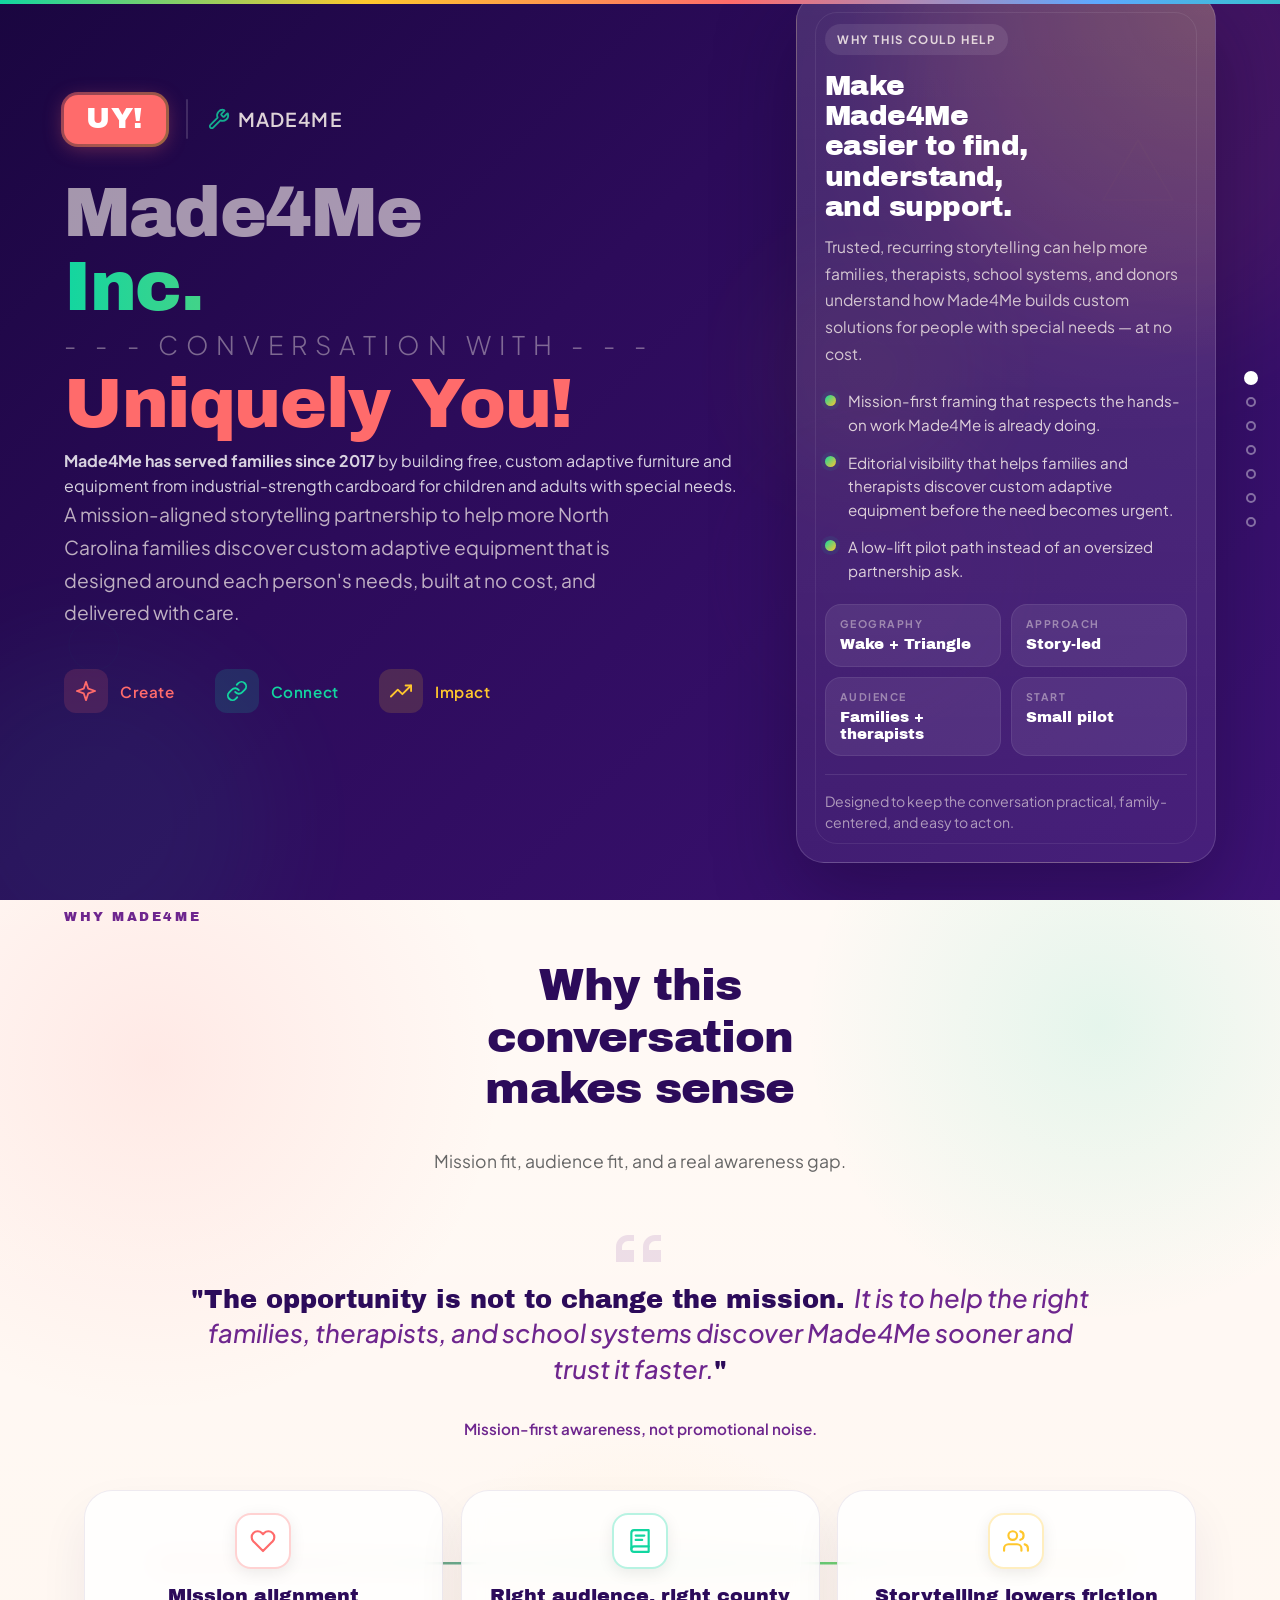
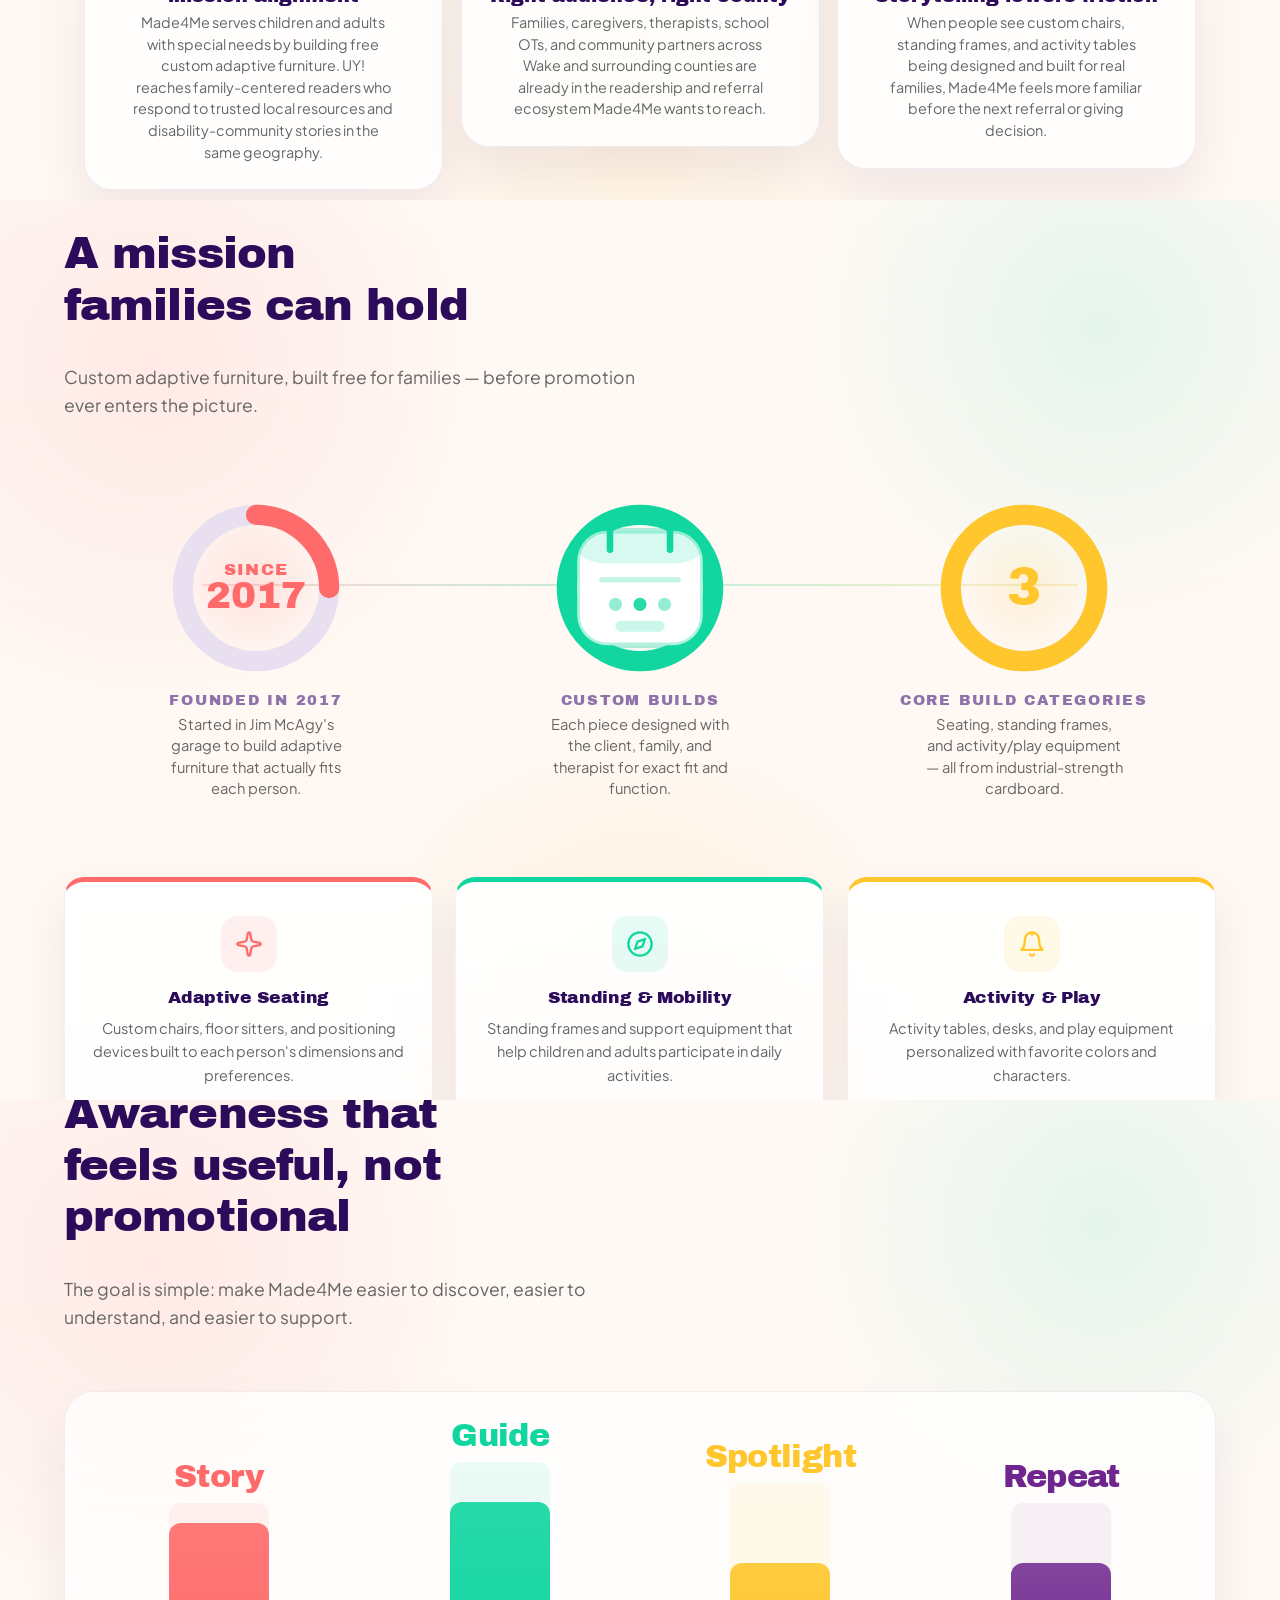
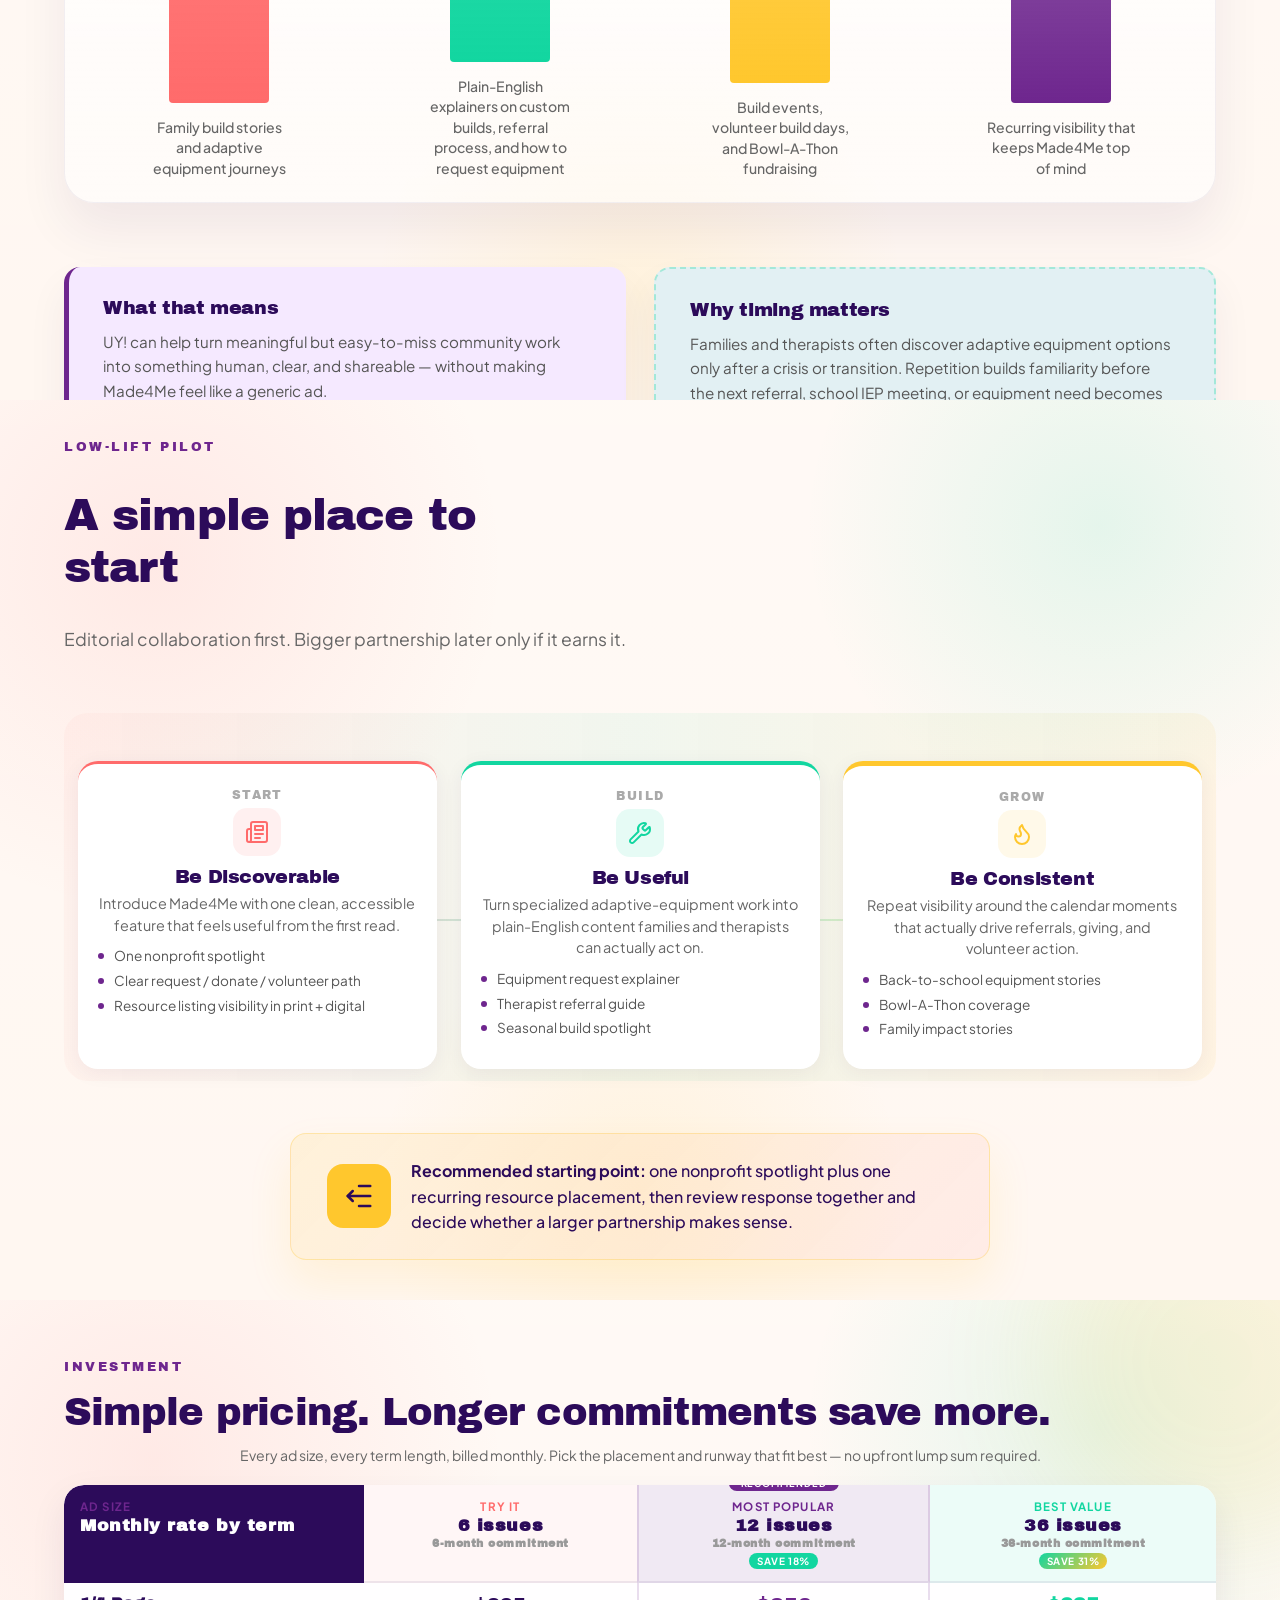
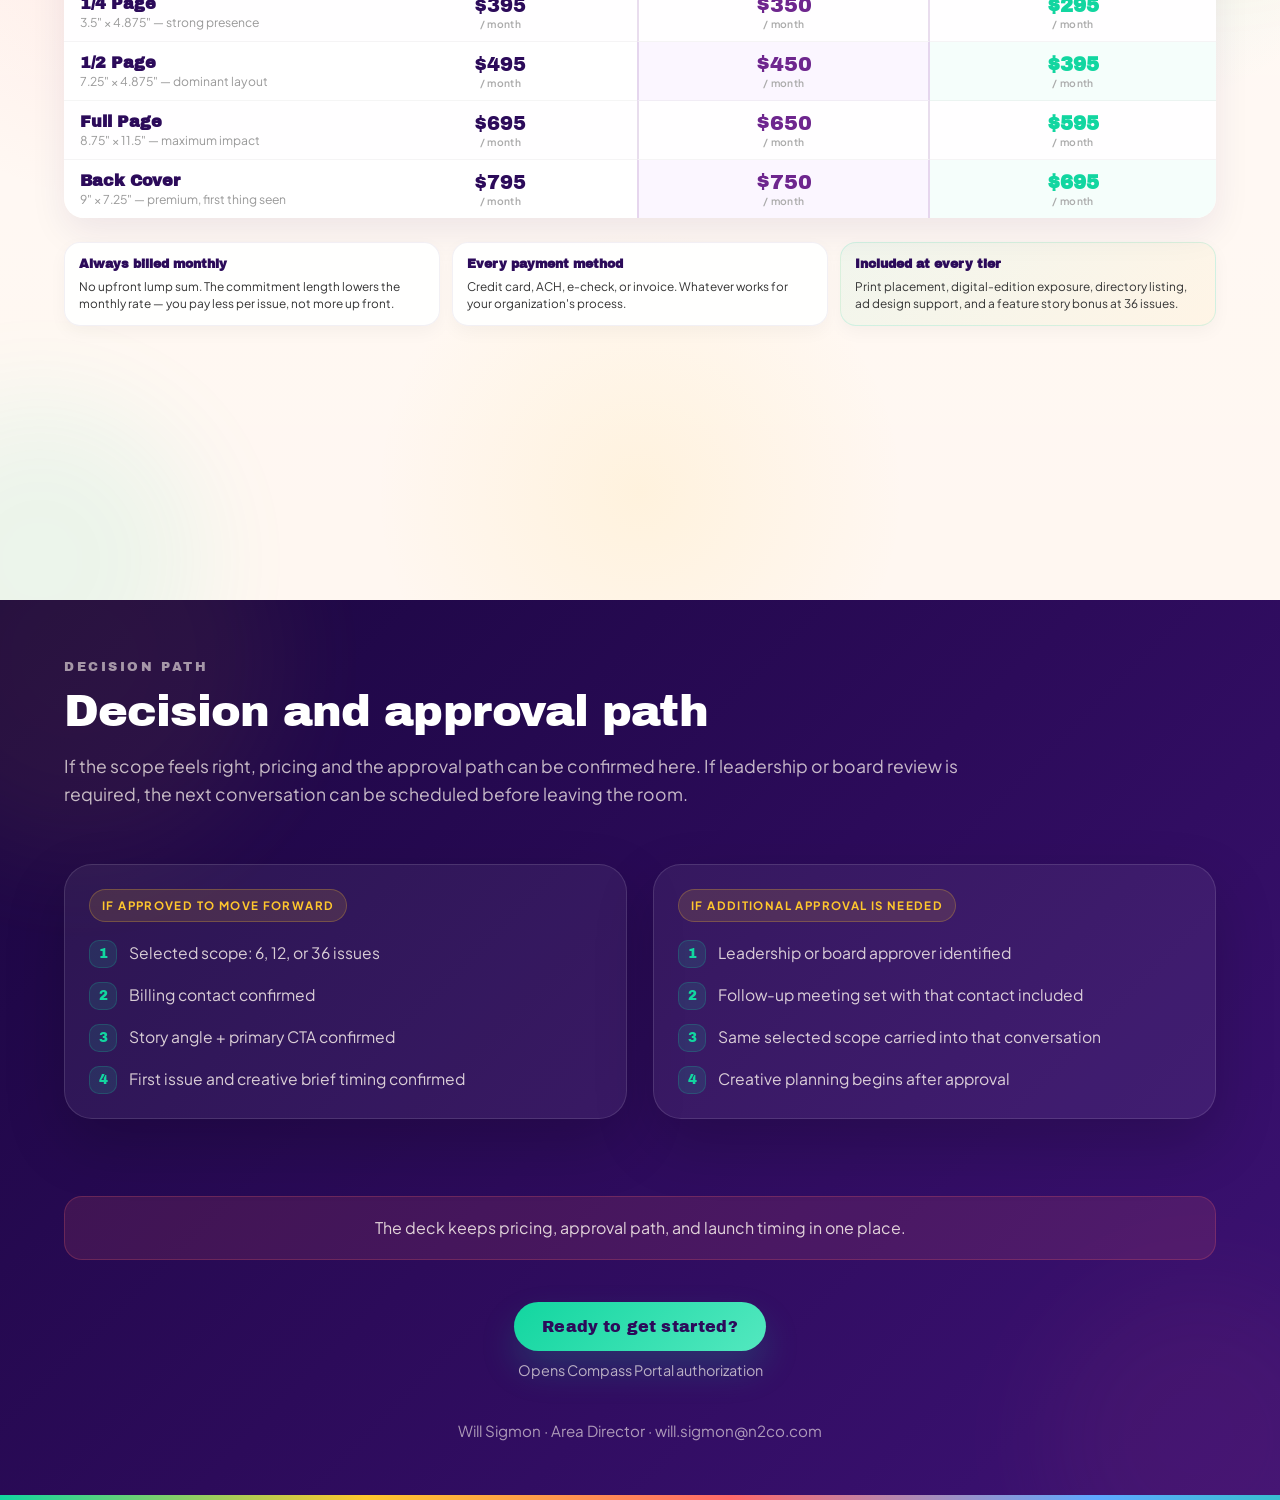
==== commit 151d544e: "fix(decks): correct ad sizes to match N2 spec sheet - Quarter Page → 1/4 Page (3.5" × 4.875") - Half" ====
--- a/public/deck/made4me/index.html
+++ b/public/deck/made4me/index.html
@@ -190,20 +190,13 @@
 .float-shape,
 .rainbow-bar,
 .cover-gradient-strip,
-.s8-rainbow,
-.s8-preview-stripes span {
+.s8-rainbow {
   animation: none !important;
 }
 
 .cover-aside,
 .s4-context-card,
-.s5-fit-panel,
-.s5-fit-badge,
-.s6-panel,
-.s6-hub,
 .s7-step,
-.s8-question-card,
-.s8-preview-card,
 .s9-plan,
 .s10-card {
   -webkit-backdrop-filter: none !important;
@@ -946,419 +939,6 @@
 }
 
 /* ================================================================
-   SLIDE 5 — AUDIENCE FIT
-   ================================================================ */
-.s5-fit-layout {
-  display: grid;
-  grid-template-columns: minmax(0, 1fr) 220px minmax(0, 1fr);
-  gap: 28px;
-  align-items: center;
-  max-width: 1040px;
-  margin: 0 auto 28px;
-  position: relative;
-}
-.s5-fit-layout::before {
-  content: '';
-  position: absolute;
-  left: 50%;
-  top: 50%;
-  width: 320px;
-  height: 190px;
-  transform: translate(-50%, -50%);
-  border-radius: 999px;
-  background: radial-gradient(circle, rgba(255,199,45,0.16), rgba(255,199,45,0.04) 52%, transparent 72%);
-  pointer-events: none;
-  z-index: 0;
-}
-.s5-fit-layout::after {
-  content: '';
-  position: absolute;
-  left: 18%;
-  right: 18%;
-  top: 50%;
-  height: 2px;
-  transform: translateY(-50%);
-  background: linear-gradient(90deg, rgba(110,38,142,0.2), rgba(255,199,45,0.4), rgba(18,214,160,0.2));
-  z-index: 0;
-}
-.s5-fit-panel {
-  position: relative;
-  min-height: 264px;
-  padding: 30px 32px;
-  border-radius: 28px;
-  overflow: hidden;
-  box-shadow: 0 20px 48px rgba(44,11,90,0.06);
-  z-index: 1;
-}
-.s5-fit-panel::after {
-  content: '';
-  position: absolute;
-  top: 50%;
-  width: 220px;
-  height: 220px;
-  border-radius: 50%;
-  transform: translateY(-50%);
-  pointer-events: none;
-}
-.s5-fit-panel--left {
-  background: linear-gradient(180deg, rgba(245,233,255,0.95), rgba(255,255,255,0.98));
-  border: 2px solid rgba(110,38,142,0.22);
-}
-.s5-fit-panel--left::after {
-  right: -78px;
-  background: rgba(110,38,142,0.06);
-  border: 2px solid rgba(110,38,142,0.12);
-}
-.s5-fit-panel--right {
-  background: linear-gradient(180deg, rgba(232,249,243,0.95), rgba(255,255,255,0.98));
-  border: 2px solid rgba(18,214,160,0.22);
-}
-.s5-fit-panel--right::after {
-  left: -78px;
-  background: rgba(18,214,160,0.06);
-  border: 2px solid rgba(18,214,160,0.12);
-}
-.s5-fit-header {
-  position: relative;
-  z-index: 1;
-  margin-bottom: 18px;
-}
-.s5-fit-kicker {
-  display: inline-block;
-  font-size: 0.68rem;
-  font-weight: 700;
-  letter-spacing: 0.14em;
-  text-transform: uppercase;
-  color: rgba(44,11,90,0.48);
-  margin-bottom: 10px;
-}
-.s5-fit-title {
-  font-family: var(--display);
-  font-size: 1.42rem;
-  line-height: 1.05;
-  letter-spacing: -0.02em;
-  margin-bottom: 10px;
-}
-.s5-fit-subtitle {
-  font-size: 0.92rem;
-  color: #666;
-  line-height: 1.5;
-  max-width: 26ch;
-}
-.s5-fit-list {
-  position: relative;
-  z-index: 1;
-  list-style: none;
-  display: grid;
-  gap: 13px;
-}
-.s5-fit-list li {
-  display: flex;
-  align-items: flex-start;
-  gap: 12px;
-  font-size: 0.95rem;
-  line-height: 1.45;
-  color: #3f3f3f;
-  font-weight: 500;
-}
-.s5-fit-list li::before {
-  content: '';
-  width: 10px;
-  height: 10px;
-  border-radius: 50%;
-  flex-shrink: 0;
-  margin-top: 0.32rem;
-}
-.s5-fit-panel--left .s5-fit-title { color: var(--purple-sec); }
-.s5-fit-panel--left .s5-fit-list li::before { background: var(--purple-sec); }
-.s5-fit-panel--right .s5-fit-title { color: var(--teal); }
-.s5-fit-panel--right .s5-fit-list li::before { background: var(--teal); }
-.s5-fit-badge-wrap {
-  display: flex;
-  justify-content: center;
-}
-.s5-fit-badge {
-  width: 240px;
-  padding: 24px 20px;
-  border-radius: 30px;
-  text-align: center;
-  background:
-    linear-gradient(180deg, rgba(255,247,241,0.98), rgba(255,255,255,0.98)),
-    radial-gradient(circle at top, rgba(255,199,45,0.12), transparent 52%);
-  border: 1.5px solid rgba(44,11,90,0.14);
-  box-shadow: 0 18px 40px rgba(44,11,90,0.08);
-  position: relative;
-  z-index: 1;
-}
-.s5-fit-badge-label {
-  display: block;
-  font-size: 0.72rem;
-  font-weight: 700;
-  letter-spacing: 0.14em;
-  text-transform: uppercase;
-  color: rgba(44,11,90,0.55);
-  margin-bottom: 10px;
-}
-.s5-fit-badge-title {
-  font-family: var(--display);
-  font-size: 1.5rem;
-  line-height: 1.02;
-  color: var(--dark);
-  margin-bottom: 12px;
-}
-.s5-fit-badge-copy {
-  font-size: 0.88rem;
-  color: #555;
-  line-height: 1.45;
-  max-width: 22ch;
-  margin: 0 auto;
-}
-
-.s5-callout {
-  padding: 24px 36px;
-  border-radius: 16px;
-  background: linear-gradient(180deg, rgba(255,199,45,0.14), rgba(255,247,241,0.92));
-  border: 1px solid rgba(255,199,45,0.35);
-  font-weight: 500;
-  font-size: 1rem;
-  line-height: 1.7;
-  color: var(--dark);
-  text-align: center;
-  max-width: 760px;
-  margin: 0 auto;
-  box-shadow: 0 18px 36px rgba(255,199,45,0.12);
-}
-
-.s6-fit-layout {
-  display: grid;
-  grid-template-columns: minmax(0, 1fr) 220px minmax(0, 1fr);
-  gap: 28px;
-  align-items: center;
-  max-width: 1080px;
-  margin: 18px auto 28px;
-  position: relative;
-}
-
-.s6-fit-layout::before {
-  content: '';
-  position: absolute;
-  left: 18%;
-  right: 18%;
-  top: 50%;
-  height: 2px;
-  transform: translateY(-50%);
-  background: linear-gradient(90deg, rgba(110,38,142,0.22), rgba(255,199,45,0.42), rgba(18,214,160,0.22));
-  z-index: 0;
-}
-
-.s6-panel {
-  position: relative;
-  z-index: 1;
-  padding: 30px 30px 28px;
-  border-radius: 28px;
-  background: linear-gradient(180deg, rgba(255,255,255,0.95), rgba(255,255,255,0.9));
-  border: 1px solid rgba(44,11,90,0.08);
-  box-shadow: 0 24px 48px rgba(44,11,90,0.08);
-  min-height: 290px;
-}
-
-.s6-panel--left {
-  background: linear-gradient(180deg, rgba(245,233,255,0.96), rgba(255,255,255,0.92));
-  border-color: rgba(110,38,142,0.18);
-}
-
-.s6-panel--right {
-  background: linear-gradient(180deg, rgba(226,240,243,0.96), rgba(255,255,255,0.92));
-  border-color: rgba(18,214,160,0.18);
-}
-
-.s6-panel-kicker {
-  display: inline-block;
-  font-size: 0.68rem;
-  font-weight: 700;
-  letter-spacing: 0.14em;
-  text-transform: uppercase;
-  margin-bottom: 10px;
-}
-
-.s6-panel--left .s6-panel-kicker { color: var(--purple-sec); }
-.s6-panel--right .s6-panel-kicker { color: var(--teal); }
-
-.s6-panel-title {
-  font-family: var(--display);
-  font-size: 1.38rem;
-  line-height: 1.08;
-  color: var(--dark);
-  margin-bottom: 18px;
-}
-
-.s6-chip-grid {
-  display: flex;
-  flex-wrap: wrap;
-  gap: 10px;
-  margin-bottom: 22px;
-}
-
-.s6-chip {
-  display: inline-flex;
-  align-items: center;
-  justify-content: center;
-  padding: 10px 16px;
-  border-radius: 999px;
-  background: rgba(255,255,255,0.95);
-  font-family: var(--display);
-  font-size: 0.95rem;
-  color: var(--dark);
-  box-shadow: 0 10px 20px rgba(44,11,90,0.08);
-}
-
-.s6-summary {
-  padding-top: 16px;
-  border-top: 1px solid rgba(44,11,90,0.1);
-  font-size: 0.94rem;
-  color: #555;
-  line-height: 1.6;
-}
-
-.s6-hub-wrap {
-  display: flex;
-  justify-content: center;
-  position: relative;
-  z-index: 1;
-}
-
-.s6-hub {
-  width: 220px;
-  min-height: 220px;
-  padding: 22px 20px;
-  border-radius: 50%;
-  display: flex;
-  flex-direction: column;
-  align-items: center;
-  justify-content: center;
-  text-align: center;
-  background:
-    radial-gradient(circle at top, rgba(255,255,255,0.96), rgba(255,247,241,0.98)),
-    linear-gradient(180deg, rgba(255,199,45,0.08), rgba(255,255,255,0));
-  border: 2px solid rgba(255,199,45,0.34);
-  box-shadow: 0 26px 50px rgba(44,11,90,0.1);
-  position: relative;
-}
-
-.s6-hub::before,
-.s6-hub::after {
-  content: '';
-  position: absolute;
-  border-radius: 50%;
-  pointer-events: none;
-}
-
-.s6-hub::before {
-  inset: -14px;
-  border: 1px dashed rgba(255,199,45,0.4);
-}
-
-.s6-hub::after {
-  inset: -28px;
-  background: radial-gradient(circle, rgba(255,199,45,0.14), transparent 72%);
-  z-index: -1;
-}
-
-.s6-hub-kicker {
-  font-size: 0.7rem;
-  font-weight: 700;
-  letter-spacing: 0.16em;
-  text-transform: uppercase;
-  color: rgba(44,11,90,0.52);
-  margin-bottom: 8px;
-}
-
-.s6-hub-title {
-  font-family: var(--display);
-  font-size: 1.6rem;
-  line-height: 1.02;
-  color: var(--dark);
-  margin-bottom: 12px;
-}
-
-.s6-hub-copy {
-  font-size: 0.88rem;
-  color: #555;
-  line-height: 1.5;
-  max-width: 16ch;
-}
-
-/* ================================================================
-   SLIDE 6 — GEOGRAPHY (SVG map)
-   ================================================================ */
-.s6-map-wrap {
-  display: flex;
-  align-items: center;
-  justify-content: center;
-  position: relative;
-  margin-bottom: 32px;
-}
-.s6-map-svg { width: 100%; max-width: 800px; height: 400px; }
-
-.s6-map-line {
-  stroke-dasharray: 200;
-  stroke-dashoffset: 200;
-  transition: none;
-}
-.s6-map-line.animate {
-  transition: stroke-dashoffset 1.2s var(--ease-out-expo);
-  stroke-dashoffset: 0;
-}
-.s6-map-dot {
-  r: 0;
-  transition: none;
-}
-.s6-map-dot.animate {
-  transition: r 0.5s var(--spring);
-}
-.s6-map-label {
-  font-family: var(--sans);
-  font-size: 16px;
-  font-weight: 600;
-  opacity: 0;
-  transition: opacity 0.5s ease;
-}
-.s6-map-label.animate { opacity: 1; }
-
-.s6-legend {
-  display: flex;
-  gap: 32px;
-  justify-content: center;
-  margin-bottom: 24px;
-}
-.s6-legend-item {
-  display: flex;
-  align-items: center;
-  gap: 8px;
-  font-size: 1rem;
-  font-weight: 500;
-  color: #555;
-}
-.s6-legend-swatch {
-  width: 14px; height: 14px;
-  border-radius: 4px;
-}
-
-.s6-callout {
-  padding: 24px 36px;
-  border-radius: 16px;
-  background: rgba(255,199,45,0.12);
-  border: 1px solid rgba(255,199,45,0.35);
-  font-weight: 500;
-  font-size: 1rem;
-  line-height: 1.7;
-  color: var(--dark);
-  text-align: center;
-  max-width: 800px;
-  margin: 0 auto;
-}
-
-/* ================================================================
    SLIDE 7 — PARTNERSHIP (staircase)
    ================================================================ */
 .s7-staircase {
@@ -1498,93 +1078,11 @@
   background: linear-gradient(135deg, #1a0640 0%, var(--dark) 50%, #3D1275 100%);
 }
 
-.s8-layout {
-  display: grid;
-  grid-template-columns: 1fr 1fr;
-  gap: 40px;
-  position: relative;
-  z-index: 2;
-  height: 100%;
-}
-.s8-left, .s8-right { display: flex; flex-direction: column; justify-content: center; }
-
 .s8-title {
   font-size: clamp(2.5rem, 3.5vw, 2.8rem);
   color: #fff;
   margin-bottom: 24px;
   line-height: 1.15;
-}
-
-.s8-personal {
-  font-size: 1rem;
-  color: rgba(255,247,241,0.75);
-  line-height: 1.8;
-  max-width: 480px;
-  margin-bottom: 24px;
-}
-
-.s8-contact {
-  font-size: 1rem;
-  color: rgba(255,247,241,0.6);
-  line-height: 1.8;
-  margin-top: 16px;
-  padding-top: 16px;
-  border-top: 1px solid rgba(255,255,255,0.1);
-}
-.s8-contact strong {
-  color: #fff;
-  font-size: 1.1rem;
-}
-
-.s8-steps {
-  list-style: none;
-  display: flex;
-  flex-direction: column;
-  gap: 14px;
-  margin-bottom: 24px;
-}
-.s8-step-item {
-  display: flex;
-  align-items: flex-start;
-  gap: 14px;
-}
-.s8-step-arrow {
-  flex-shrink: 0;
-  width: 34px; height: 34px;
-  border-radius: 8px;
-  background: rgba(18,214,160,0.15);
-  display: flex;
-  align-items: center;
-  justify-content: center;
-  font-family: var(--display);
-  font-size: 0.8rem;
-  color: var(--teal);
-}
-.s8-step-text {
-  font-size: 0.95rem;
-  color: rgba(255,247,241,0.75);
-  line-height: 1.5;
-}
-
-/* CTA breathing text */
-.s8-cta-wrap {
-  padding: 18px 24px;
-  background: rgba(255,107,107,0.1);
-  border: 1px solid rgba(255,107,107,0.2);
-  border-radius: 16px;
-  text-align: center;
-}
-.s8-cta-text {
-  font-size: 0.98rem;
-  font-style: italic;
-  color: var(--coral);
-  line-height: 1.35;
-  font-weight: 500;
-  animation: breathe 4s ease-in-out infinite;
-}
-@keyframes breathe {
-  0%, 100% { opacity: 0.85; transform: scale(1); }
-  50% { opacity: 1; transform: scale(1.015); }
 }
 
 .s8-rainbow {
@@ -1597,149 +1095,6 @@
   z-index: 10;
 }
 
-
-/* ================================================================
-   SLIDES 8–10 — CLOSE FLOW
-   ================================================================ */
-.s8-prompt-grid {
-  display: grid;
-  grid-template-columns: 1.05fr 0.95fr;
-  gap: 28px;
-  align-items: stretch;
-  position: relative;
-  z-index: 2;
-}
-.s8-question-card,
-.s8-preview-card {
-  background: rgba(255, 255, 255, 0.06);
-  border: 1px solid rgba(255, 255, 255, 0.12);
-  border-radius: 28px;
-  padding: 24px;
-  backdrop-filter: blur(12px);
-  box-shadow: 0 24px 60px rgba(0,0,0,0.18);
-}
-.s8-card-label {
-  display: inline-flex;
-  align-items: center;
-  gap: 8px;
-  padding: 8px 12px;
-  border-radius: 999px;
-  background: rgba(18,214,160,0.12);
-  border: 1px solid rgba(18,214,160,0.2);
-  color: var(--teal);
-  font-size: 0.72rem;
-  font-weight: 700;
-  text-transform: uppercase;
-  letter-spacing: 0.12em;
-  margin-bottom: 18px;
-}
-.s8-prompt-list {
-  list-style: none;
-  display: flex;
-  flex-direction: column;
-  gap: 14px;
-}
-.s8-prompt-item {
-  display: flex;
-  align-items: flex-start;
-  gap: 12px;
-  color: rgba(255,247,241,0.82);
-  line-height: 1.6;
-  font-size: 0.98rem;
-}
-.s8-prompt-dot {
-  flex-shrink: 0;
-  width: 26px;
-  height: 26px;
-  border-radius: 50%;
-  background: rgba(255,255,255,0.08);
-  border: 1px solid rgba(255,255,255,0.12);
-  color: var(--gold);
-  display: inline-flex;
-  align-items: center;
-  justify-content: center;
-  font-size: 0.8rem;
-  font-weight: 700;
-  margin-top: 1px;
-}
-.s8-preview-shell {
-  max-width: 240px;
-  margin: 0 auto 18px;
-}
-.s8-preview-mag {
-  aspect-ratio: 8.5 / 11;
-  border-radius: 24px;
-  background: linear-gradient(160deg, rgba(255,255,255,0.97) 0%, rgba(255,247,241,0.92) 100%);
-  border: 1px solid rgba(255,255,255,0.45);
-  box-shadow: 0 24px 50px rgba(0,0,0,0.24);
-  padding: 22px 20px;
-  position: relative;
-  overflow: hidden;
-}
-.s8-preview-mag::after {
-  content: '';
-  position: absolute;
-  inset: auto -30px -30px auto;
-  width: 180px;
-  height: 180px;
-  border-radius: 50%;
-  background: radial-gradient(circle, rgba(18,214,160,0.18), transparent 70%);
-}
-.s8-preview-kicker {
-  font-size: 0.72rem;
-  font-weight: 700;
-  letter-spacing: 0.14em;
-  text-transform: uppercase;
-  color: var(--purple-sec);
-  margin-bottom: 16px;
-}
-.s8-preview-mark {
-  display: inline-flex;
-  align-items: center;
-  justify-content: center;
-  background: var(--coral);
-  color: #fff;
-  font-family: var(--display);
-  font-size: 1.45rem;
-  line-height: 1;
-  padding: 10px 16px;
-  border-radius: 14px;
-  margin-bottom: 18px;
-  box-shadow: 0 12px 24px rgba(255,107,107,0.28);
-}
-.s8-preview-title {
-  font-family: var(--display);
-  font-size: 1.35rem;
-  line-height: 1.1;
-  color: var(--dark);
-  margin-bottom: 12px;
-}
-.s8-preview-copy {
-  font-size: 0.92rem;
-  line-height: 1.55;
-  color: #555;
-  max-width: 20ch;
-}
-.s8-preview-stripes {
-  display: grid;
-  gap: 10px;
-  margin-top: 20px;
-}
-.s8-preview-stripes span {
-  display: block;
-  height: 10px;
-  border-radius: 999px;
-  background: rgba(44,11,90,0.08);
-}
-.s8-preview-stripes span:nth-child(2) { width: 86%; background: rgba(18,214,160,0.15); }
-.s8-preview-stripes span:nth-child(3) { width: 64%; background: rgba(255,199,45,0.18); }
-.s8-preview-note {
-  color: rgba(255,247,241,0.74);
-  line-height: 1.65;
-  text-align: center;
-  max-width: 32ch;
-  margin: 0 auto;
-}
 
 .pricing-slide-inner {
   justify-content: flex-start;
@@ -2245,21 +1600,15 @@
   .cover-aside { max-width: 520px; }
   .s3-infographic { grid-template-columns: repeat(3, 1fr); gap: 20px; }
   .s4-chart { grid-template-columns: repeat(2, 1fr); }
-  .s5-fit-layout { grid-template-columns: 1fr; max-width: 720px; }
-  .s5-fit-badge-wrap { max-width: 340px; width: 100%; margin: 0 auto; }
-  .s6-fit-layout { grid-template-columns: 1fr; max-width: 720px; }
   .s7-staircase { grid-template-columns: 1fr; gap: 16px; }
   .s7-step--1, .s7-step--2, .s7-step--3 { max-width: 400px; margin: 0 auto; width: 100%; }
-  .s8-layout { grid-template-columns: 1fr; }
-  .s8-prompt-grid, .s9-grid, .s10-grid { grid-template-columns: 1fr; }
+  .s9-grid, .s10-grid { grid-template-columns: 1fr; }
 }
 
 @media (max-width: 768px) {
   .slide { height: auto; min-height: 100vh; max-height: none; padding: 40px 20px; }
   .s3-infographic { grid-template-columns: 1fr; }
   .s3-infographic::before,
-  .s5-fit-layout::after,
-  .s6-fit-layout::before,
   .s7-staircase::before { display: none; }
   .s3-pillars { grid-template-columns: 1fr; }
   .s4-chart { grid-template-columns: repeat(2, 1fr); }
@@ -2270,12 +1619,6 @@
   .cover-footer { flex-direction: column; gap: 8px; }
   .cover-aside-meta { grid-template-columns: 1fr; }
   .dot-nav { right: 12px; }
-  .s5-fit-layout { gap: 18px; }
-  .s5-fit-panel { min-height: auto; padding: 24px 22px; }
-  .s5-fit-badge { border-radius: 24px; }
-  .s6-panel { min-height: auto; }
-  .s6-hub { border-radius: 28px; min-height: auto; width: 100%; max-width: 320px; }
-  .s6-legend { flex-direction: column; align-items: center; gap: 12px; }
   .s7-step { min-height: auto; }
   .s10-card { padding: 24px 22px; }
   .s9-plan--featured { transform: none; }
@@ -2808,26 +2151,8 @@
         <tbody>
           <tr>
             <td>
-              <span class="td-size-name">Business Card</span>
-              <span class="td-size-desc">~3.5&quot; × 2&quot; — compact visibility</span>
-            </td>
-            <td>
-              <span class="td-price">$275</span>
-              <span class="td-per">/ month</span>
-            </td>
-            <td class="popular-col">
-              <span class="td-price">$225</span>
-              <span class="td-per">/ month</span>
-            </td>
-            <td class="best-value">
-              <span class="td-price">$190</span>
-              <span class="td-per">/ month</span>
-            </td>
-          </tr>
-          <tr>
-            <td>
-              <span class="td-size-name">Quarter Page</span>
-              <span class="td-size-desc">~3.625&quot; × 4.875&quot; — strong presence</span>
+              <span class="td-size-name">1/4 Page</span>
+              <span class="td-size-desc">3.5&quot; × 4.875&quot; — strong presence</span>
             </td>
             <td>
               <span class="td-price">$395</span>
@@ -2844,8 +2169,8 @@
           </tr>
           <tr>
             <td>
-              <span class="td-size-name">Half Page</span>
-              <span class="td-size-desc">~7.375&quot; × 4.875&quot; — dominant layout</span>
+              <span class="td-size-name">1/2 Page</span>
+              <span class="td-size-desc">7.25&quot; × 4.875&quot; — dominant layout</span>
             </td>
             <td>
               <span class="td-price">$495</span>
@@ -2863,7 +2188,7 @@
           <tr>
             <td>
               <span class="td-size-name">Full Page</span>
-              <span class="td-size-desc">~7.375&quot; × 9.875&quot; — maximum impact</span>
+              <span class="td-size-desc">8.75&quot; × 11.5&quot; — maximum impact</span>
             </td>
             <td>
               <span class="td-price">$695</span>
@@ -2881,7 +2206,7 @@
           <tr>
             <td>
               <span class="td-size-name">Back Cover</span>
-              <span class="td-size-desc">Premium placement — first thing seen</span>
+              <span class="td-size-desc">9&quot; × 7.25&quot; — premium, first thing seen</span>
             </td>
             <td>
               <span class="td-price">$795</span>
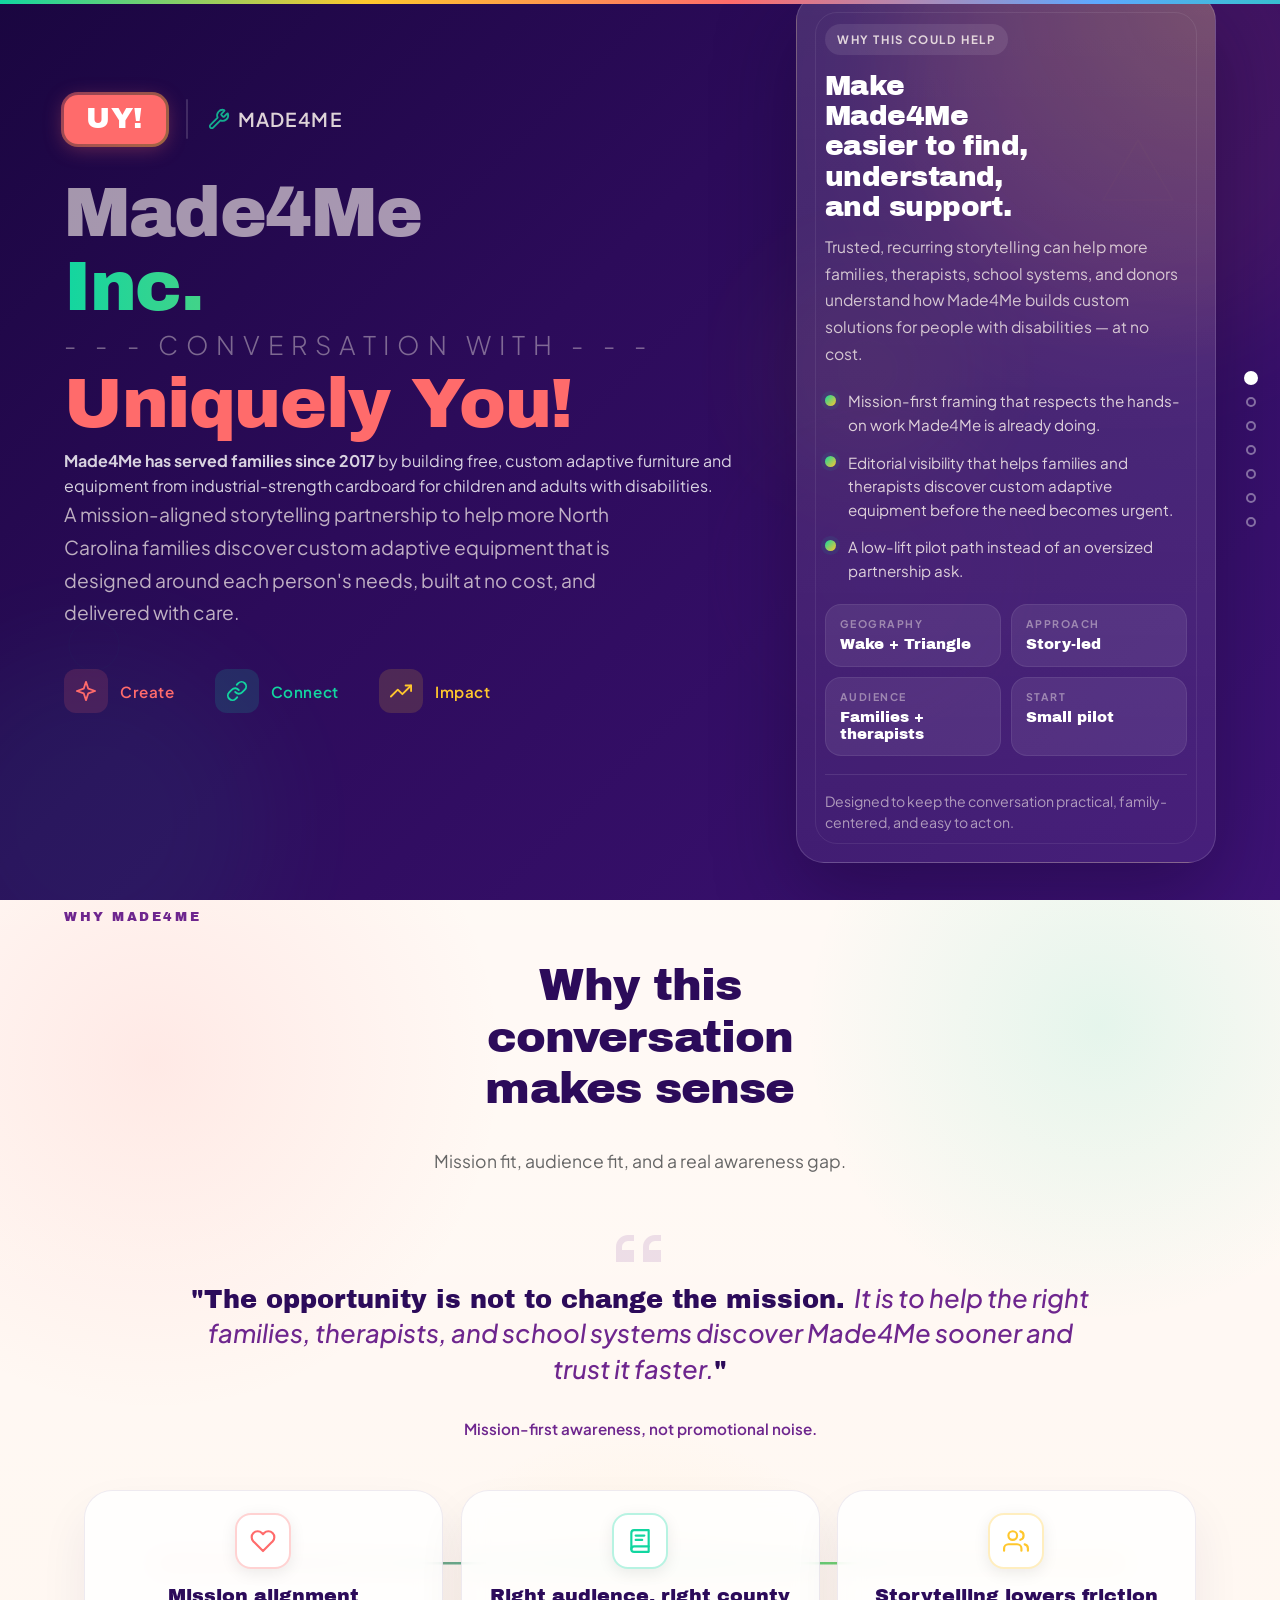
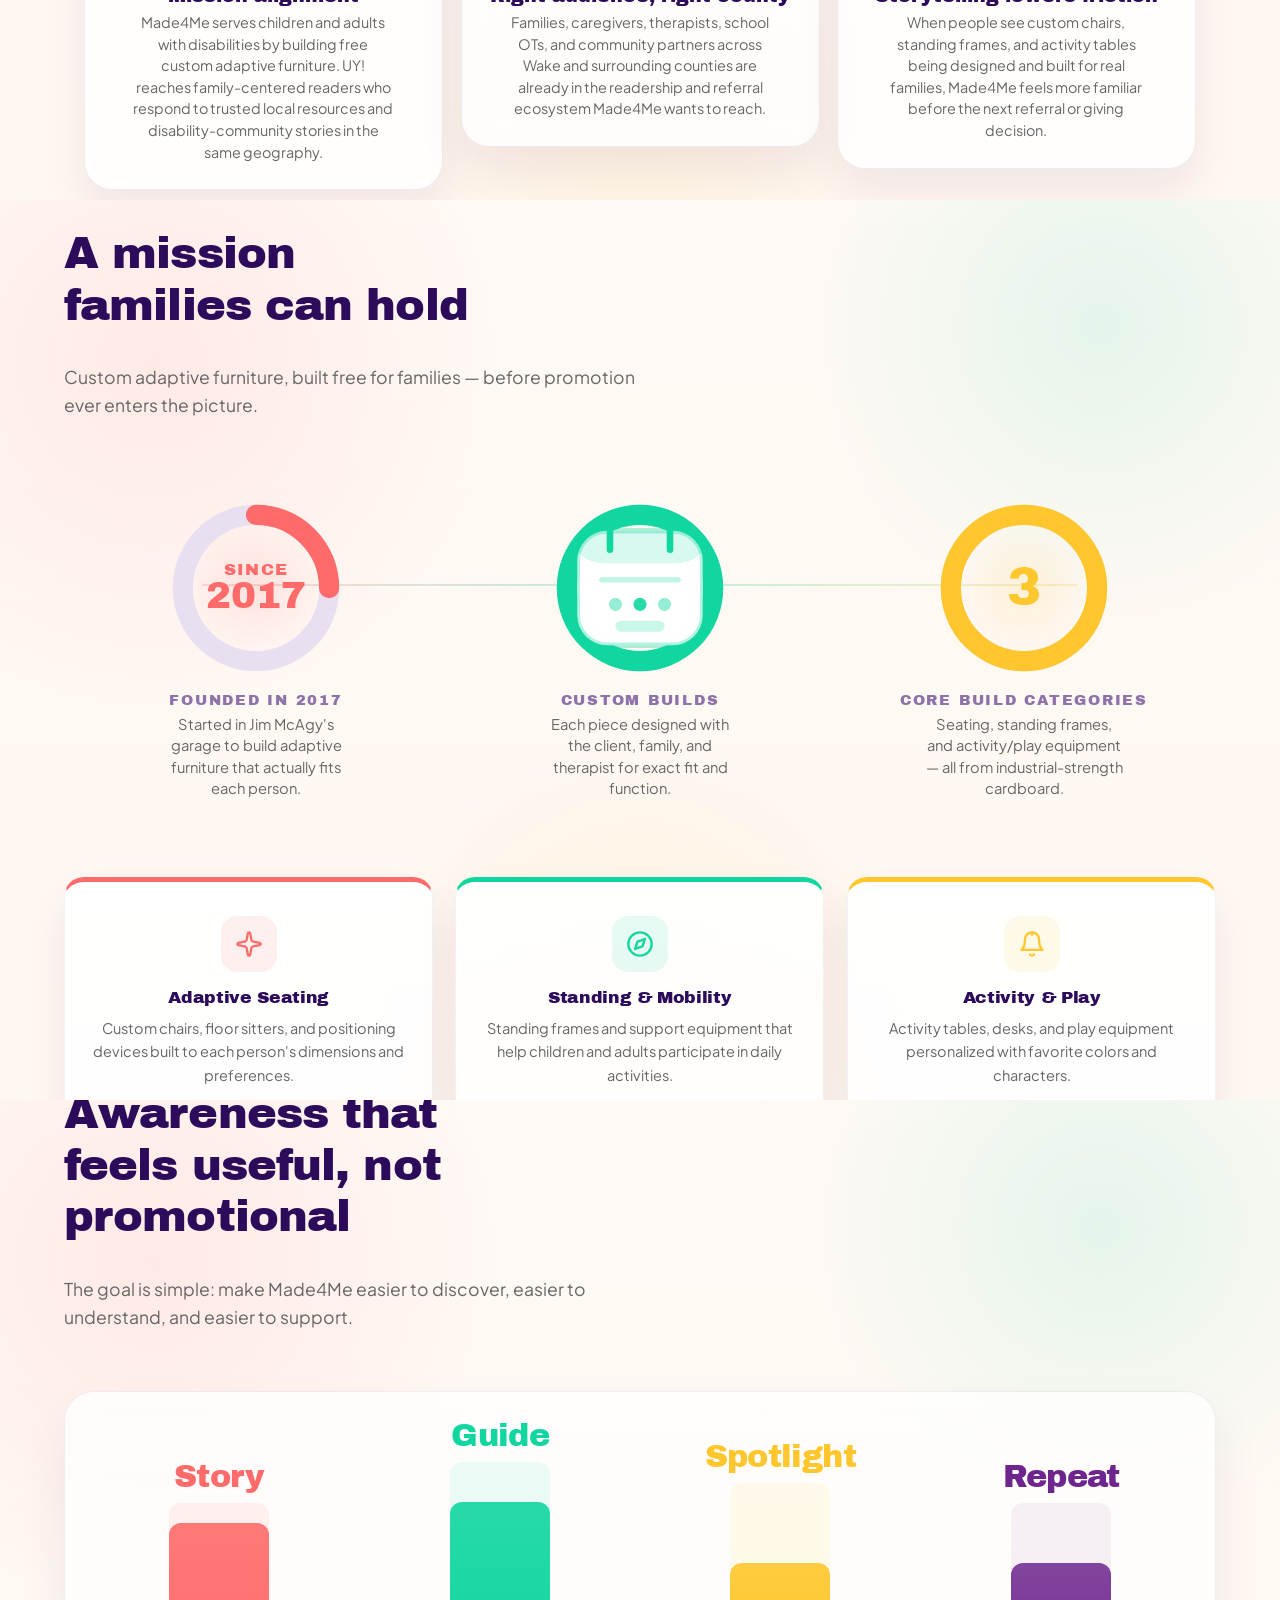
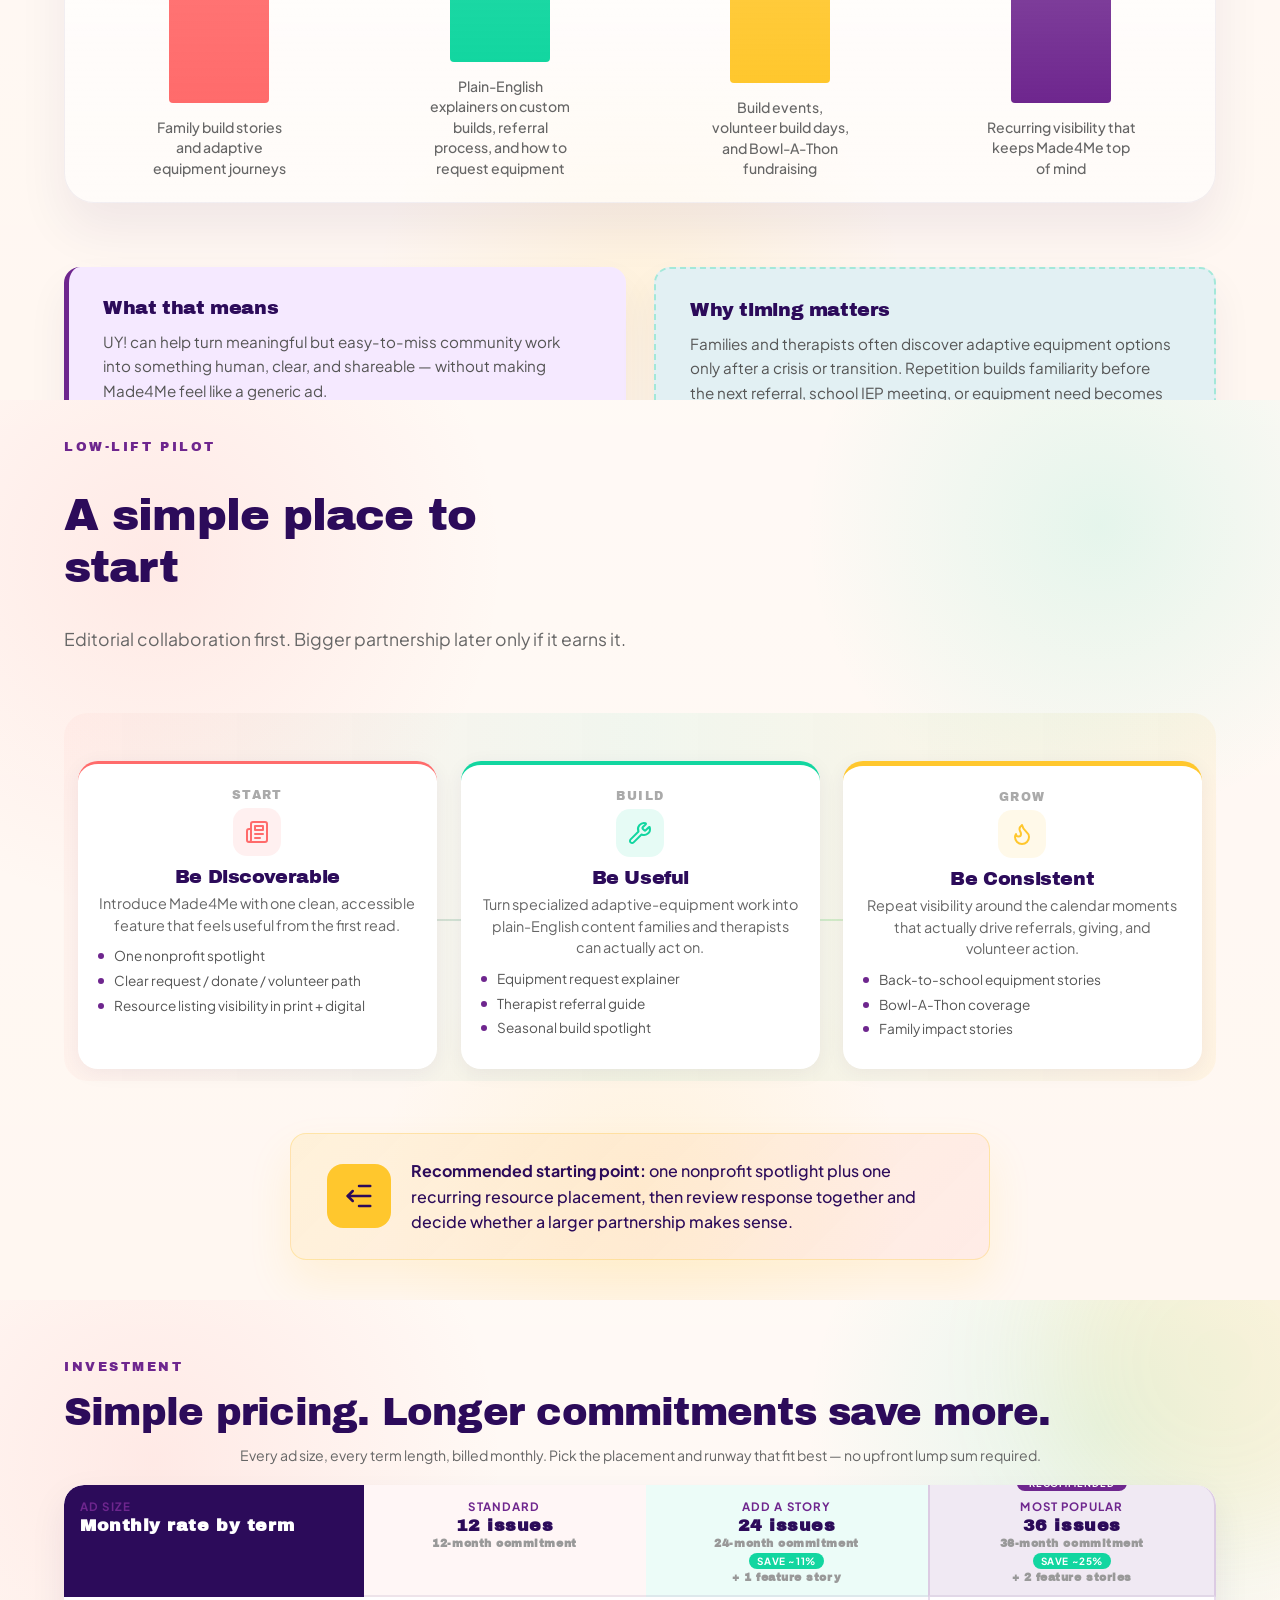
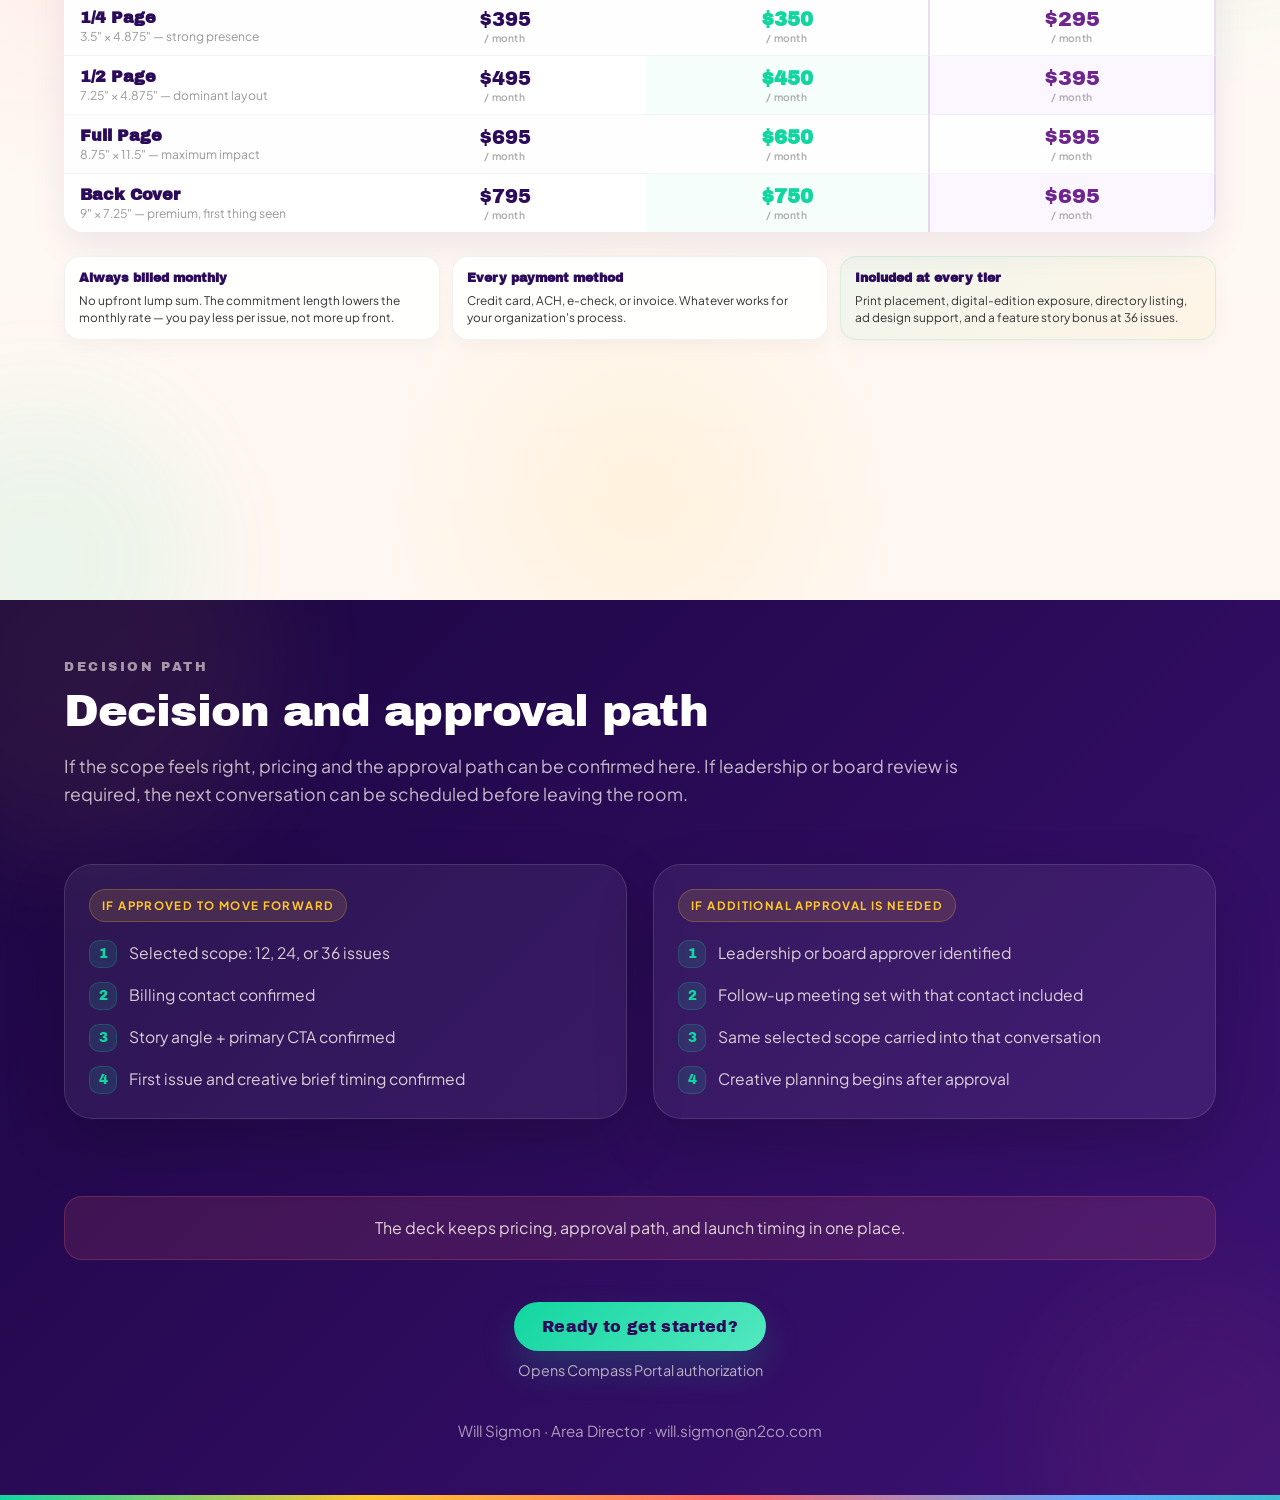
==== commit 8099fb23: "fix(decks): align all decks with N2 training manual - Remove "special needs" (banned per Inclusion S" ====
--- a/public/deck/made4me/index.html
+++ b/public/deck/made4me/index.html
@@ -1711,7 +1711,7 @@
         </h1>
 
         <p data-reveal="up" data-delay="420" style="max-width:760px;font-size:1rem;line-height:1.55;color:rgba(255,255,255,0.82);margin-top:6px;">
-          <strong>Made4Me has served families since 2017</strong> by building free, custom adaptive furniture and equipment from industrial-strength cardboard for children and adults with special needs.
+          <strong>Made4Me has served families since 2017</strong> by building free, custom adaptive furniture and equipment from industrial-strength cardboard for children and adults with disabilities.
         </p>
 
         <!-- Subtitle with text reveal -->
@@ -1757,7 +1757,7 @@
       <aside class="cover-aside" data-reveal="left" data-delay="760" aria-label="Conversation focus">
         <div class="cover-aside-kicker">Why this could help</div>
         <h2 class="cover-aside-title">Make Made4Me easier to find, understand, and support.</h2>
-        <p class="cover-aside-copy">Trusted, recurring storytelling can help more families, therapists, school systems, and donors understand how Made4Me builds custom solutions for people with special needs — at no cost.</p>
+        <p class="cover-aside-copy">Trusted, recurring storytelling can help more families, therapists, school systems, and donors understand how Made4Me builds custom solutions for people with disabilities — at no cost.</p>
         <ul class="cover-aside-list">
           <li>Mission-first framing that respects the hands-on work Made4Me is already doing.</li>
           <li>Editorial visibility that helps families and therapists discover custom adaptive equipment before the need becomes urgent.</li>
@@ -1819,7 +1819,7 @@
           </svg>
         </div>
         <div class="s2-tl-title">Mission alignment</div>
-        <div class="s2-tl-desc">Made4Me serves children and adults with special needs by building free custom adaptive furniture. UY! reaches family-centered readers who respond to trusted local resources and disability-community stories in the same geography.</div>
+        <div class="s2-tl-desc">Made4Me serves children and adults with disabilities by building free custom adaptive furniture. UY! reaches family-centered readers who respond to trusted local resources and disability-community stories in the same geography.</div>
       </div>
 
       <div class="s2-tl-item" data-reveal="up" data-delay="800">
@@ -2130,21 +2130,23 @@
               <span class="th-issues" style="color:#fff;">Monthly rate by term</span>
             </th>
             <th style="background:rgba(255,107,107,0.06);">
-              <span class="th-term" style="color:var(--coral);">Try it</span>
-              <span class="th-issues">6 issues</span>
-              <span class="th-savings">6-month commitment</span>
-            </th>
-            <th class="popular-col">
-              <span class="th-term">Most popular</span>
+              <span class="th-term">Standard</span>
               <span class="th-issues">12 issues</span>
               <span class="th-savings">12-month commitment</span>
-              <span class="th-save-badge">Save 18%</span>
             </th>
-            <th class="best-value-head" style="border-radius:0 20px 0 0;">
-              <span class="th-term" style="color:var(--teal);">Best value</span>
+            <th class="best-value-head">
+              <span class="th-term">Add a story</span>
+              <span class="th-issues">24 issues</span>
+              <span class="th-savings">24-month commitment</span>
+              <span class="th-save-badge">Save ~11%</span>
+              <span class="th-savings">+ 1 feature story</span>
+            </th>
+            <th class="popular-col" style="border-radius:0 20px 0 0;">
+              <span class="th-term">Most popular</span>
               <span class="th-issues">36 issues</span>
               <span class="th-savings">36-month commitment</span>
-              <span class="th-save-badge th-save-badge--gold">Save 31%</span>
+              <span class="th-save-badge">Save ~25%</span>
+              <span class="th-savings">+ 2 feature stories</span>
             </th>
           </tr>
         </thead>
@@ -2158,11 +2160,11 @@
               <span class="td-price">$395</span>
               <span class="td-per">/ month</span>
             </td>
-            <td class="popular-col">
+            <td class="best-value">
               <span class="td-price">$350</span>
               <span class="td-per">/ month</span>
             </td>
-            <td class="best-value">
+            <td class="popular-col">
               <span class="td-price">$295</span>
               <span class="td-per">/ month</span>
             </td>
@@ -2176,11 +2178,11 @@
               <span class="td-price">$495</span>
               <span class="td-per">/ month</span>
             </td>
-            <td class="popular-col">
+            <td class="best-value">
               <span class="td-price">$450</span>
               <span class="td-per">/ month</span>
             </td>
-            <td class="best-value">
+            <td class="popular-col">
               <span class="td-price">$395</span>
               <span class="td-per">/ month</span>
             </td>
@@ -2194,11 +2196,11 @@
               <span class="td-price">$695</span>
               <span class="td-per">/ month</span>
             </td>
-            <td class="popular-col">
+            <td class="best-value">
               <span class="td-price">$650</span>
               <span class="td-per">/ month</span>
             </td>
-            <td class="best-value">
+            <td class="popular-col">
               <span class="td-price">$595</span>
               <span class="td-per">/ month</span>
             </td>
@@ -2212,11 +2214,11 @@
               <span class="td-price">$795</span>
               <span class="td-per">/ month</span>
             </td>
-            <td class="popular-col">
+            <td class="best-value">
               <span class="td-price">$750</span>
               <span class="td-per">/ month</span>
             </td>
-            <td class="best-value">
+            <td class="popular-col">
               <span class="td-price">$695</span>
               <span class="td-per">/ month</span>
             </td>
@@ -2262,7 +2264,7 @@
       <div class="s10-card" data-reveal="left" data-delay="260">
         <div class="s10-card-label">If approved to move forward</div>
         <ul class="s10-list">
-          <li class="s10-item"><span class="s10-num">1</span><span>Selected scope: 6, 12, or 36 issues</span></li>
+          <li class="s10-item"><span class="s10-num">1</span><span>Selected scope: 12, 24, or 36 issues</span></li>
           <li class="s10-item"><span class="s10-num">2</span><span>Billing contact confirmed</span></li>
           <li class="s10-item"><span class="s10-num">3</span><span>Story angle + primary CTA confirmed</span></li>
           <li class="s10-item"><span class="s10-num">4</span><span>First issue and creative brief timing confirmed</span></li>
